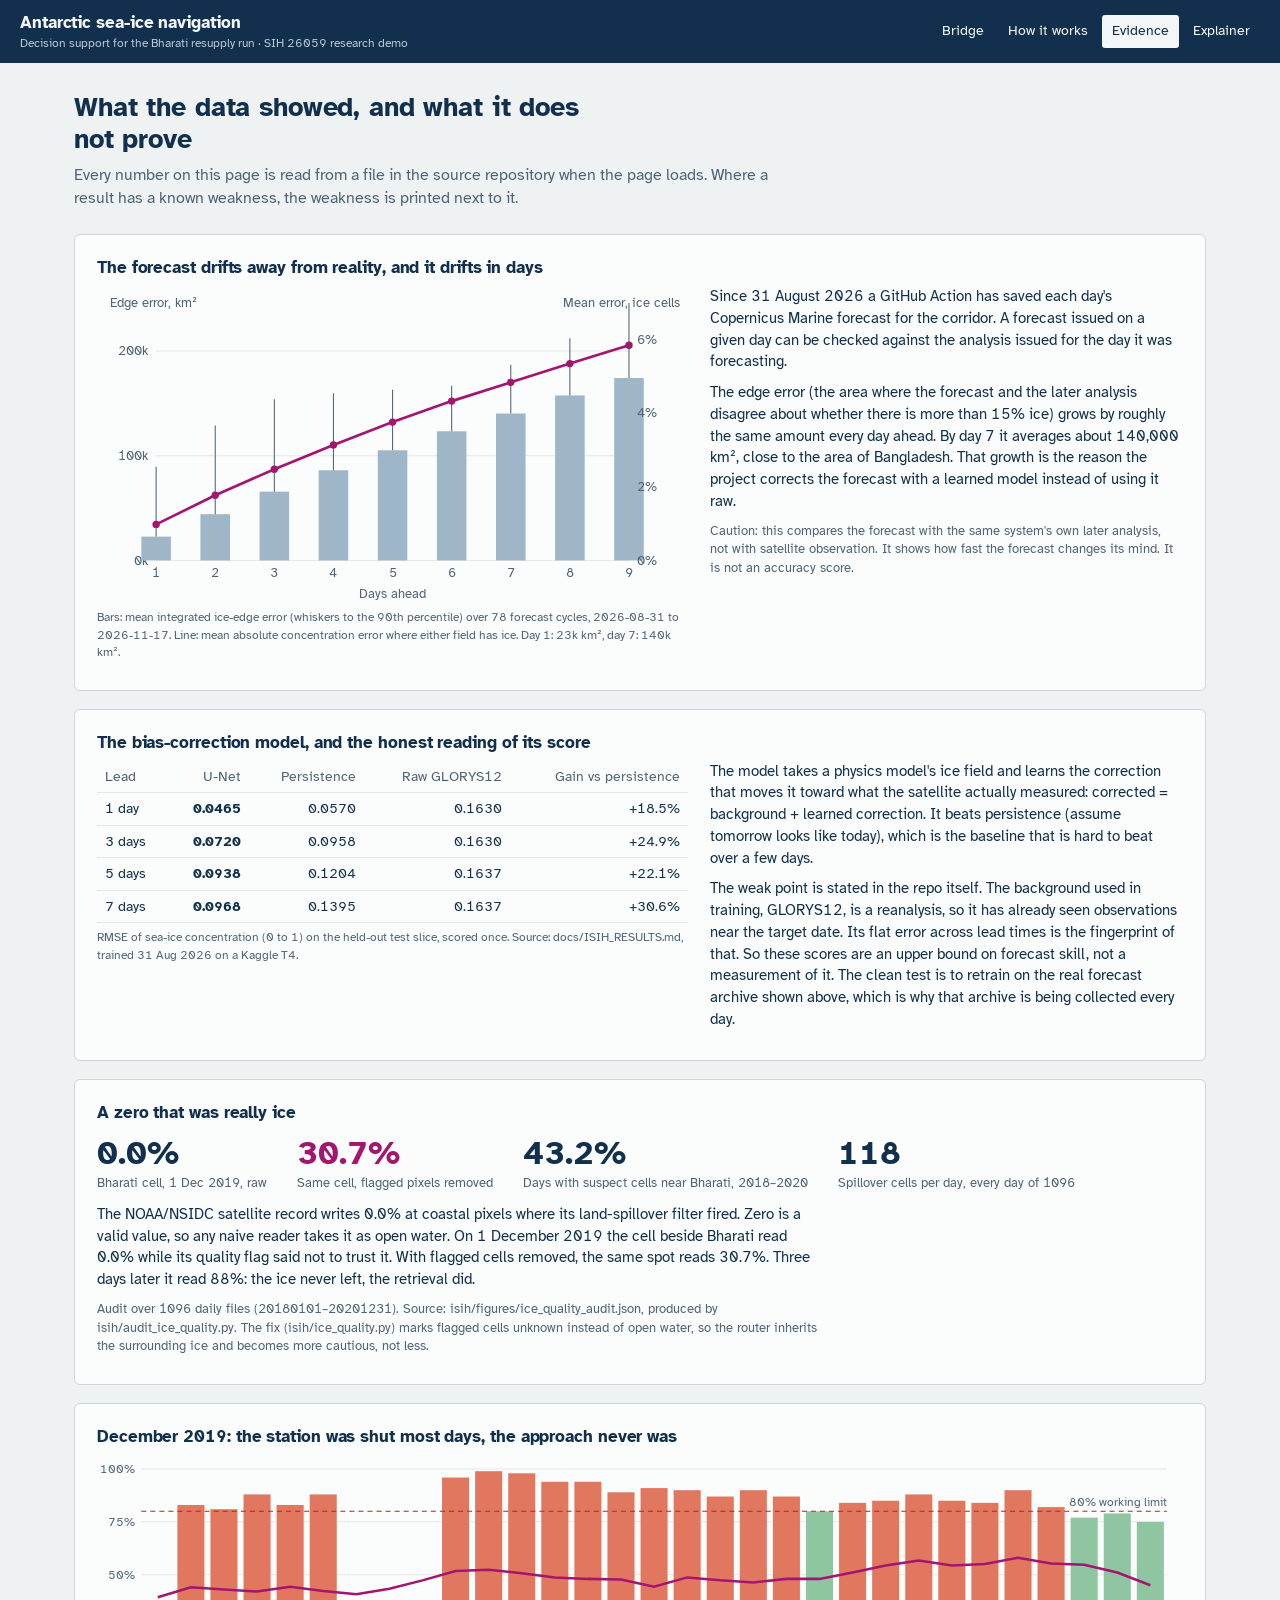
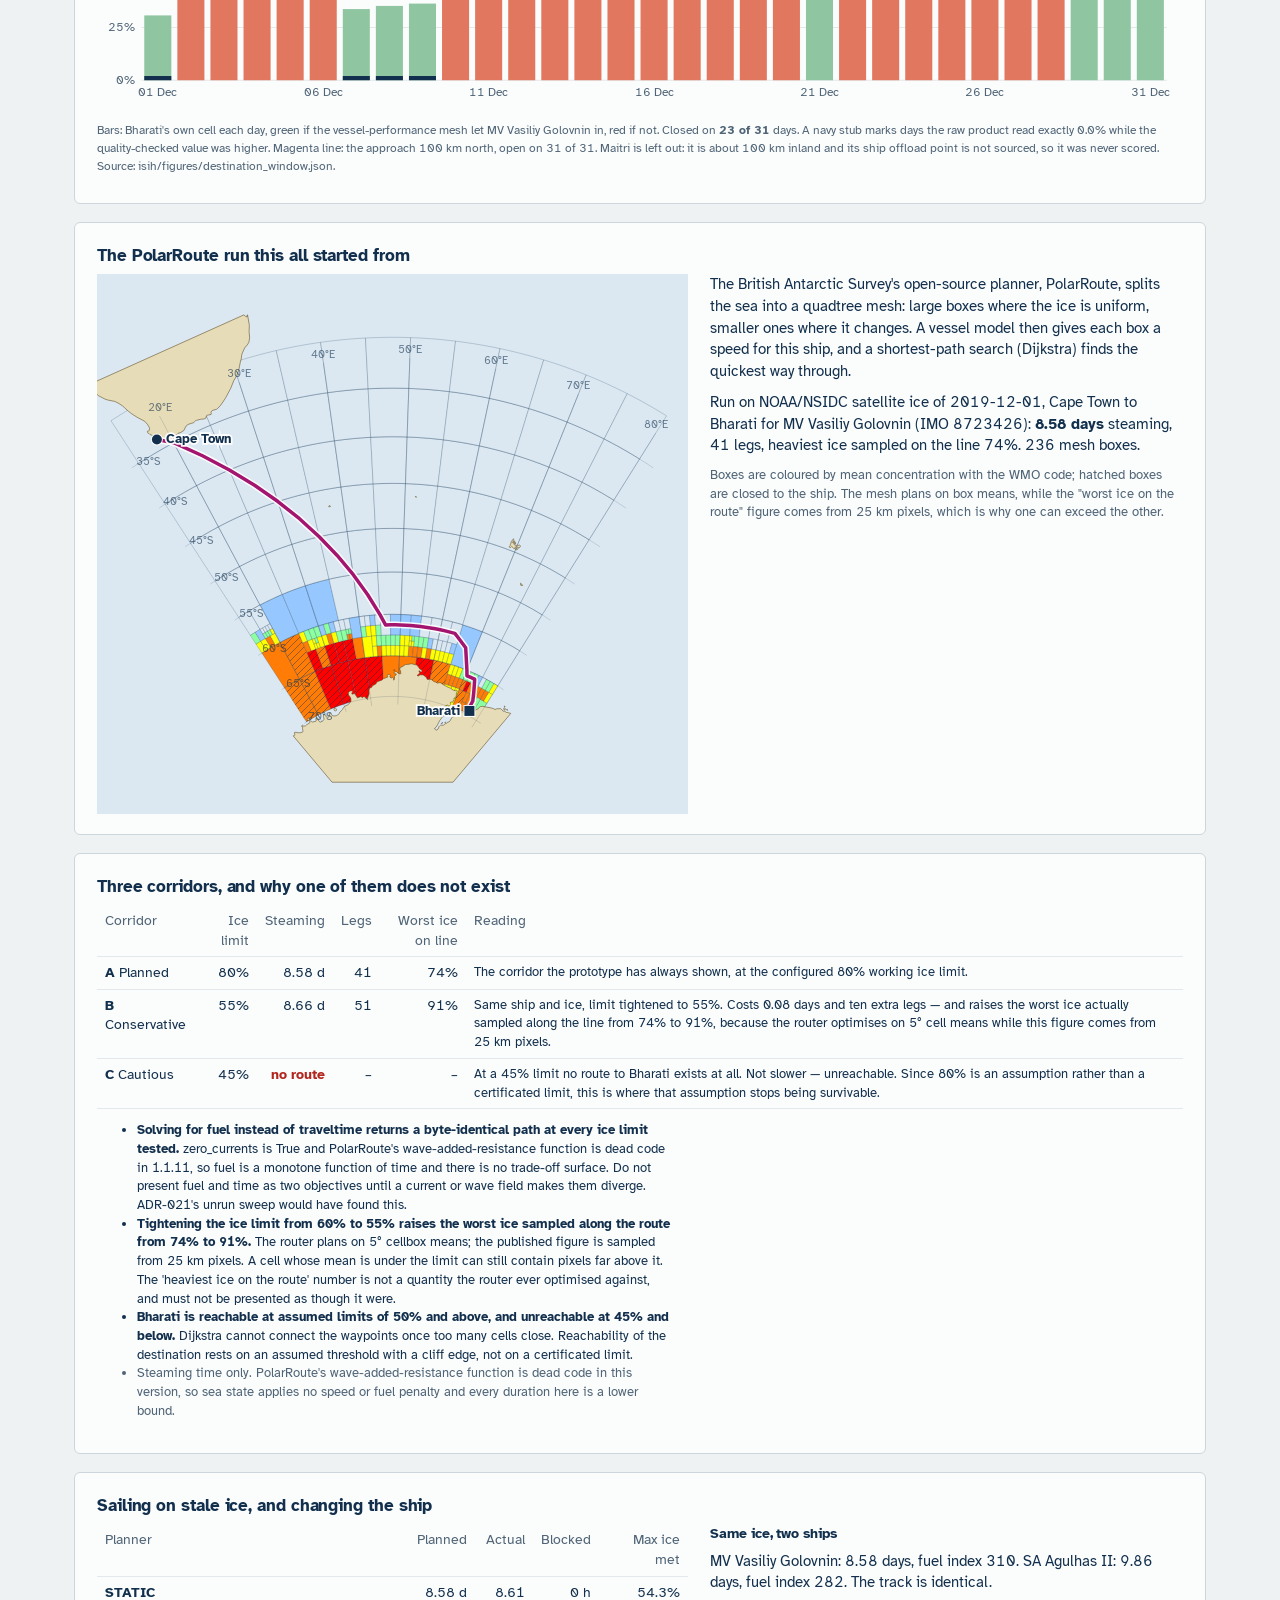
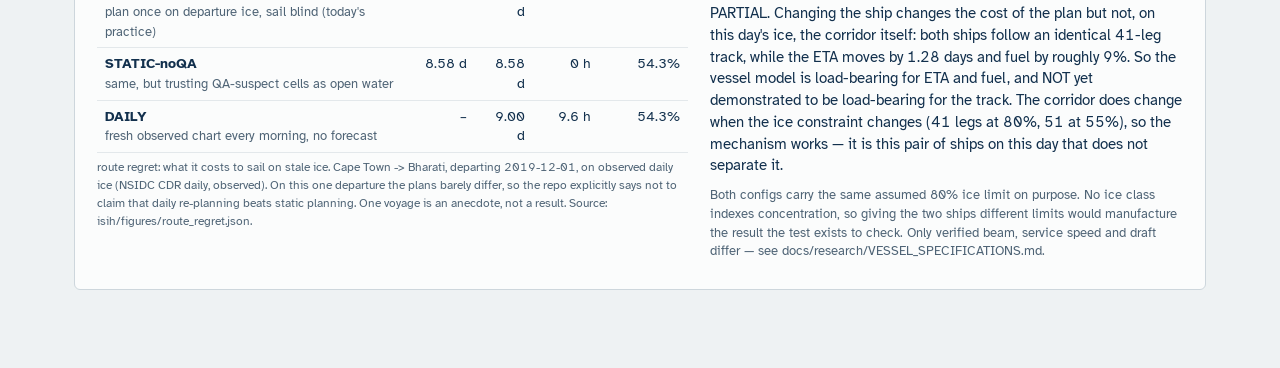
==== evidence.html @ a93c34eb "Research demo site and project study guide" ====
<!doctype html>
<html lang="en">
<head>
<meta charset="utf-8">
<meta name="viewport" content="width=device-width, initial-scale=1">
<title>Evidence · Antarctic sea-ice navigation (SIH 26059)</title>
<link rel="stylesheet" href="assets/css/app.css">
<link rel="icon" href="data:image/svg+xml,%3Csvg xmlns='http://www.w3.org/2000/svg' viewBox='0 0 16 16'%3E%3Crect width='16' height='16' rx='3' fill='%2312304d'/%3E%3Cpath d='M3 11 L8 4 L13 11 Z' fill='%23fff'/%3E%3C/svg%3E">
</head>
<body>
<header class="top">
  <div class="title">
    <h1>Antarctic sea-ice navigation</h1>
    <span>Decision support for the Bharati resupply run · SIH 26059 research demo</span>
  </div>
  <nav aria-label="Pages">
    <a href="index.html">Bridge</a>
    <a href="pipeline.html">How it works</a>
    <a href="evidence.html" aria-current="page">Evidence</a>
    <a href="https://github.com/jiteeshghodke456-del/antarticaprojectMoes/blob/main/docs/PROJECT_EXPLAINER.md">Explainer</a>
  </nav>
</header>

<main class="page">
  <h1>What the data showed, and what it does not prove</h1>
  <p class="lede">Every number on this page is read from a file in the source repository when the page loads. Where a result has a known weakness, the weakness is printed next to it.</p>

  <section class="block">
    <h2>The forecast drifts away from reality, and it drifts in days</h2>
    <div class="two">
      <div>
        <svg class="chart" id="skillChart" viewBox="0 0 560 300" role="img" aria-label="Forecast error by lead time"></svg>
        <p class="figcap" id="skillCap"></p>
      </div>
      <div class="prose">
        <p>Since 31 August 2026 a GitHub Action has saved each day's Copernicus Marine forecast for the corridor. A forecast issued on a given day can be checked against the analysis issued for the day it was forecasting.</p>
        <p>The edge error (the area where the forecast and the later analysis disagree about whether there is more than 15% ice) grows by roughly the same amount every day ahead. By day 7 it averages about 140,000 km², close to the area of Bangladesh. That growth is the reason the project corrects the forecast with a learned model instead of using it raw.</p>
        <p class="small muted">Caution: this compares the forecast with the same system's own later analysis, not with satellite observation. It shows how fast the forecast changes its mind. It is not an accuracy score.</p>
      </div>
    </div>
  </section>

  <section class="block">
    <h2>The bias-correction model, and the honest reading of its score</h2>
    <div class="two">
      <div>
        <table class="data">
          <thead><tr><th>Lead</th><th class="num">U-Net</th><th class="num">Persistence</th><th class="num">Raw GLORYS12</th><th class="num">Gain vs persistence</th></tr></thead>
          <tbody>
            <tr><td>1 day</td><td class="num"><b>0.0465</b></td><td class="num">0.0570</td><td class="num">0.1630</td><td class="num">+18.5%</td></tr>
            <tr><td>3 days</td><td class="num"><b>0.0720</b></td><td class="num">0.0958</td><td class="num">0.1630</td><td class="num">+24.9%</td></tr>
            <tr><td>5 days</td><td class="num"><b>0.0938</b></td><td class="num">0.1204</td><td class="num">0.1637</td><td class="num">+22.1%</td></tr>
            <tr><td>7 days</td><td class="num"><b>0.0968</b></td><td class="num">0.1395</td><td class="num">0.1637</td><td class="num">+30.6%</td></tr>
          </tbody>
        </table>
        <p class="figcap">RMSE of sea-ice concentration (0 to 1) on the held-out test slice, scored once. Source: docs/ISIH_RESULTS.md, trained 31 Aug 2026 on a Kaggle T4.</p>
      </div>
      <div class="prose">
        <p>The model takes a physics model's ice field and learns the correction that moves it toward what the satellite actually measured: corrected = background + learned correction. It beats persistence (assume tomorrow looks like today), which is the baseline that is hard to beat over a few days.</p>
        <p>The weak point is stated in the repo itself. The background used in training, GLORYS12, is a reanalysis, so it has already seen observations near the target date. Its flat error across lead times is the fingerprint of that. So these scores are an upper bound on forecast skill, not a measurement of it. The clean test is to retrain on the real forecast archive shown above, which is why that archive is being collected every day.</p>
      </div>
    </div>
  </section>

  <section class="block">
    <h2>A zero that was really ice</h2>
    <div class="pair" id="qaNums"></div>
    <div class="prose">
      <p>The NOAA/NSIDC satellite record writes 0.0% at coastal pixels where its land-spillover filter fired. Zero is a valid value, so any naive reader takes it as open water. On 1 December 2019 the cell beside Bharati read 0.0% while its quality flag said not to trust it. With flagged cells removed, the same spot reads 30.7%. Three days later it read 88%: the ice never left, the retrieval did.</p>
      <p class="small muted" id="qaAudit"></p>
    </div>
  </section>

  <section class="block">
    <h2>December 2019: the station was shut most days, the approach never was</h2>
    <svg class="chart" id="windowChart" viewBox="0 0 1080 260" role="img" aria-label="Daily ice concentration at Bharati and its approach, December 2019"></svg>
    <p class="figcap" id="windowCap"></p>
  </section>

  <section class="block">
    <h2>The PolarRoute run this all started from</h2>
    <div class="two">
      <div class="figure"><canvas id="meshMap" style="height:540px"></canvas></div>
      <div class="prose">
        <p>The British Antarctic Survey's open-source planner, PolarRoute, splits the sea into a quadtree mesh: large boxes where the ice is uniform, smaller ones where it changes. A vessel model then gives each box a speed for this ship, and a shortest-path search (Dijkstra) finds the quickest way through.</p>
        <p id="routeStats"></p>
        <p class="small muted">Boxes are coloured by mean concentration with the WMO code; hatched boxes are closed to the ship. The mesh plans on box means, while the "worst ice on the route" figure comes from 25 km pixels, which is why one can exceed the other.</p>
      </div>
    </div>
  </section>

  <section class="block">
    <h2>Three corridors, and why one of them does not exist</h2>
    <table class="data" id="altTable"></table>
    <ul class="prose small" id="altFindings" style="margin-top:12px"></ul>
  </section>

  <section class="block">
    <h2>Sailing on stale ice, and changing the ship</h2>
    <div class="two">
      <div>
        <table class="data" id="regretTable"></table>
        <p class="figcap" id="regretCap"></p>
      </div>
      <div class="prose" id="vesselText"></div>
    </div>
  </section>
</main>
<script type="module" src="assets/js/evidence.js"></script>
</body>
</html>
---- assets/css/app.css ----
@font-face { font-family: "Atkinson Hyperlegible"; src: url("../fonts/atkinson-hyperlegible-latin-400-normal.woff2") format("woff2"); font-weight: 400; font-display: swap; }
@font-face { font-family: "Atkinson Hyperlegible"; src: url("../fonts/atkinson-hyperlegible-latin-700-normal.woff2") format("woff2"); font-weight: 700; font-display: swap; }

/* Chart-room palette. The only saturated colours on screen are the WMO ice
   concentration code and the chart-magenta route, so the eye goes to them. */
:root {
  --paper: #eef2f3;        /* chart-room grey */
  --sheet: #fbfcfc;        /* panel surface */
  --ink: #12304d;          /* chart navy */
  --ink-2: #4f6476;        /* secondary text */
  --rule: #cdd6dc;
  --sea: #dbe8f2;          /* chart sea, ice free */
  --land: #e7dcb8;         /* chart land buff */
  --route: #a3156f;        /* chart magenta */
  --pass: #2f7d4f;
  --marginal: #b46a00;
  --fail: #b3261e;
  --unknown: #6b7884;
  --focus: #a3156f;
  --r-sm: 3px;
  --r-md: 6px;
  font-family: "Atkinson Hyperlegible", system-ui, sans-serif;
  font-size: 15px;
  line-height: 1.45;
  color: var(--ink);
  background: var(--paper);
  font-variant-numeric: tabular-nums;
}
* { box-sizing: border-box; }
body { margin: 0; }
a { color: var(--ink); text-underline-offset: 2px; }
a:hover { color: var(--route); }
:focus-visible { outline: 2px solid var(--focus); outline-offset: 2px; }
button, select, input { font: inherit; color: inherit; }
h1, h2, h3 { font-weight: 700; margin: 0; letter-spacing: -0.005em; }
h1 { font-size: 1.15rem; }
h2 { font-size: 1rem; }
h3 { font-size: 0.93rem; }
p { margin: 0 0 0.6em; }
.muted { color: var(--ink-2); }
.small { font-size: 0.86rem; }

/* ---------- top bar ---------- */
.top {
  display: flex; align-items: center; gap: 24px; flex-wrap: wrap;
  padding: 10px 20px; background: var(--ink); color: #f3f6f8;
}
.top a { color: #f3f6f8; }
.top .title { display: flex; flex-direction: column; }
.top .title span { font-size: 0.82rem; color: #b9c8d4; }
.top nav { display: flex; gap: 4px; margin-left: auto; flex-wrap: wrap; }
.top nav a { text-decoration: none; padding: 6px 10px; border-radius: var(--r-sm); font-size: 0.93rem; }
.top nav a[aria-current="page"] { background: #f3f6f8; color: var(--ink); }
.top nav a:hover { background: rgba(255,255,255,0.12); color: #fff; }
.top nav a[aria-current="page"]:hover { background: #f3f6f8; color: var(--ink); }

/* ---------- forecast timeline ---------- */
.timeline {
  display: grid; grid-template-columns: auto 1fr auto; gap: 18px; align-items: center;
  padding: 10px 20px; background: var(--sheet); border-bottom: 1px solid var(--rule);
}
.cycle { display: flex; align-items: center; gap: 6px; }
.cycle label { font-size: 0.86rem; color: var(--ink-2); }
.cycle select { padding: 5px 8px; border: 1px solid var(--rule); border-radius: var(--r-sm); background: #fff; }
.iconbtn { border: 1px solid var(--rule); background: #fff; border-radius: var(--r-sm); width: 30px; height: 30px; cursor: pointer; }
.iconbtn:hover { border-color: var(--ink); }
.leads { display: grid; grid-auto-flow: column; grid-auto-columns: 1fr; gap: 2px; }
.leads button {
  border: 0; background: #e3e9ed; padding: 6px 2px; cursor: pointer; text-align: center;
  font-size: 0.82rem; line-height: 1.15; color: var(--ink-2);
}
.leads button:first-child { border-radius: var(--r-sm) 0 0 var(--r-sm); }
.leads button:last-child { border-radius: 0 var(--r-sm) var(--r-sm) 0; }
.leads button b { display: block; color: var(--ink); font-size: 0.9rem; }
.leads button[aria-pressed="true"] { background: var(--ink); color: #cfdbe4; }
.leads button[aria-pressed="true"] b { color: #fff; }
.leads button.analysis b::after { content: " analysis"; font-weight: 400; font-size: 0.75rem; }
.validtime { text-align: right; font-size: 0.86rem; color: var(--ink-2); }
.validtime b { display: block; color: var(--ink); font-size: 1rem; }

/* ---------- bridge layout ---------- */
.bridge { display: grid; grid-template-columns: minmax(0, 1fr) 400px; height: calc(100vh - 124px); min-height: 560px; }
.chartwrap { position: relative; background: var(--sea); overflow: hidden; }
.chartwrap canvas { position: absolute; inset: 0; width: 100%; height: 100%; }
.chartwrap canvas.overlay { cursor: crosshair; }
.readout {
  position: absolute; left: 12px; top: 12px; background: rgba(251,252,252,0.94); border: 1px solid var(--rule);
  border-radius: var(--r-sm); padding: 6px 9px; font-size: 0.84rem; min-width: 210px; pointer-events: none;
}
.layers {
  position: absolute; right: 12px; top: 12px; background: rgba(251,252,252,0.94); border: 1px solid var(--rule);
  border-radius: var(--r-sm); padding: 8px 10px; font-size: 0.86rem; display: grid; gap: 3px;
}
.layers label { display: flex; gap: 6px; align-items: center; cursor: pointer; }
.legend {
  position: absolute; left: 12px; bottom: 12px; background: rgba(251,252,252,0.94); border: 1px solid var(--rule);
  border-radius: var(--r-sm); padding: 8px 10px; font-size: 0.8rem; max-width: 520px;
}
.legend .scale { display: flex; gap: 0; margin: 5px 0 4px; }
.legend .scale span { flex: 1; padding: 3px 5px; color: #111; white-space: nowrap; }
.legend .keys { display: flex; gap: 14px; flex-wrap: wrap; color: var(--ink-2); }
.swatch-line { display: inline-block; width: 22px; height: 0; border-top: 3px solid var(--route); vertical-align: middle; margin-right: 5px; }
.swatch-line.dash { border-top-style: dashed; border-top-color: #12304d; }
.swatch-line.ref { border-top: 2px dotted #12304d; }

/* ---------- decision rail ---------- */
.rail { background: var(--sheet); border-left: 1px solid var(--rule); overflow-y: auto; }
.rail section { padding: 14px 18px; border-bottom: 1px solid var(--rule); }
.rail section > h2 { margin-bottom: 8px; display: flex; justify-content: space-between; align-items: baseline; gap: 8px; }
.rail section > h2 small { font-weight: 400; font-size: 0.8rem; color: var(--ink-2); }
.field { display: grid; grid-template-columns: 120px 1fr; gap: 6px 10px; align-items: center; margin-bottom: 6px; font-size: 0.9rem; }
.field > span { color: var(--ink-2); }
.field select, .field input[type="number"] { padding: 4px 6px; border: 1px solid var(--rule); border-radius: var(--r-sm); background: #fff; width: 100%; }
.seg { display: inline-flex; border: 1px solid var(--rule); border-radius: var(--r-sm); overflow: hidden; }
.seg button { border: 0; background: #fff; padding: 4px 10px; cursor: pointer; font-size: 0.88rem; }
.seg button + button { border-left: 1px solid var(--rule); }
.seg button[aria-pressed="true"] { background: var(--ink); color: #fff; }
.rangeval { display: flex; gap: 8px; align-items: center; }
.rangeval input { flex: 1; accent-color: var(--route); }
.btn { border: 1px solid var(--ink); background: #fff; border-radius: var(--r-sm); padding: 5px 10px; cursor: pointer; font-size: 0.88rem; }
.btn:hover { background: var(--ink); color: #fff; }
.btn[aria-pressed="true"] { background: var(--route); border-color: var(--route); color: #fff; }

.compare { width: 100%; border-collapse: collapse; font-size: 0.88rem; margin-top: 4px; }
.compare th, .compare td { text-align: left; padding: 5px 4px; border-bottom: 1px solid #e3e8eb; vertical-align: top; }
.compare th { font-weight: 400; color: var(--ink-2); }
.compare td.num { text-align: right; white-space: nowrap; }
.compare tr.primary td:first-child::before { content: ""; display: inline-block; width: 16px; border-top: 3px solid var(--route); vertical-align: middle; margin-right: 6px; }
.compare tr.static td:first-child::before { content: ""; display: inline-block; width: 16px; border-top: 3px dashed var(--ink); vertical-align: middle; margin-right: 6px; }

.callout { border-left: 3px solid var(--route); background: #f6eef3; padding: 8px 10px; font-size: 0.9rem; margin-top: 10px; border-radius: 0 var(--r-sm) var(--r-sm) 0; }
.callout.warn { border-color: var(--fail); background: #f9eceb; }

.health { display: flex; align-items: baseline; gap: 10px; margin-bottom: 8px; }
.health .state { font-size: 1.25rem; font-weight: 700; }
.state-VALID { color: var(--pass); }
.state-DEGRADED { color: var(--marginal); }
.state-CRITICAL, .state-INVALID { color: var(--fail); }
.gates { list-style: none; margin: 0; padding: 0; counter-reset: g; }
.gates li { display: grid; grid-template-columns: 22px 104px 1fr; gap: 4px 8px; padding: 6px 0; border-top: 1px solid #e8ecef; font-size: 0.88rem; align-items: start; }
.gates li::before { counter-increment: g; content: counter(g); color: var(--ink-2); }
.gates .gname { font-weight: 700; text-transform: capitalize; }
.gates .reason { grid-column: 2 / 4; color: var(--ink-2); font-size: 0.84rem; }
.pill { display: inline-block; font-size: 0.78rem; font-weight: 700; padding: 1px 7px; border-radius: 10px; color: #fff; justify-self: start; }
.pill.PASS { background: var(--pass); } .pill.MARGINAL { background: var(--marginal); }
.pill.FAIL { background: var(--fail); } .pill.UNKNOWN { background: var(--unknown); }

.strip { display: flex; height: 16px; border-radius: var(--r-sm); overflow: hidden; margin: 6px 0 4px; border: 1px solid var(--rule); }
.strip span { flex: 1; }
.st-stable-normal { background: #8fc6a1; } .st-flips { background: #f0c35a; } .st-stable-nonnormal { background: #e2775f; }
.bergs { list-style: none; padding: 0; margin: 0; font-size: 0.88rem; }
.bergs li { display: flex; justify-content: space-between; padding: 4px 0; border-top: 1px solid #e8ecef; }
.bergs li.near { color: var(--fail); font-weight: 700; }
svg.spark { width: 100%; height: 120px; display: block; }

/* ---------- document pages ---------- */
.page { max-width: 1180px; margin: 0 auto; padding: 28px 24px 60px; }
.page h1 { font-size: 1.8rem; line-height: 1.2; margin-bottom: 8px; max-width: 30ch; }
.lede { font-size: 1.07rem; max-width: 70ch; color: var(--ink-2); margin-bottom: 24px; }
.block { background: var(--sheet); border: 1px solid var(--rule); border-radius: var(--r-md); padding: 20px 22px; margin-bottom: 18px; }
.block h2 { font-size: 1.15rem; margin-bottom: 6px; }
.block .prose { max-width: 72ch; }
.two { display: grid; grid-template-columns: minmax(0, 1.25fr) minmax(0, 1fr); gap: 22px; align-items: start; }
.figure { background: var(--sea); border-radius: var(--r-sm); position: relative; }
.figure canvas { width: 100%; display: block; }
.figcap { font-size: 0.82rem; color: var(--ink-2); margin-top: 6px; }
table.data { border-collapse: collapse; width: 100%; font-size: 0.9rem; }
table.data th, table.data td { padding: 6px 8px; border-bottom: 1px solid #e3e8eb; text-align: left; vertical-align: top; }
table.data th { color: var(--ink-2); font-weight: 400; }
table.data td.num, table.data th.num { text-align: right; }
.bignum { font-size: 2.2rem; font-weight: 700; line-height: 1; }
.pair { display: flex; gap: 30px; flex-wrap: wrap; margin: 12px 0; }
.pair div span { display: block; font-size: 0.84rem; color: var(--ink-2); margin-top: 4px; }
svg.chart { width: 100%; height: auto; display: block; }
svg.chart text { font-family: inherit; font-size: 12px; fill: var(--ink-2); }

/* pipeline */
.flow { display: grid; grid-template-columns: repeat(4, minmax(0, 1fr)); gap: 12px; counter-reset: s; }
.flow button {
  text-align: left; background: var(--sheet); border: 1px solid var(--rule); border-radius: var(--r-md);
  padding: 12px 14px; cursor: pointer; position: relative; min-height: 104px;
}
.flow button::before { counter-increment: s; content: counter(s); font-weight: 700; color: var(--route); display: block; font-size: 0.85rem; }
.flow button b { display: block; margin: 2px 0 4px; }
.flow button span { font-size: 0.84rem; color: var(--ink-2); }
.flow button[aria-pressed="true"] { border-color: var(--route); box-shadow: inset 0 0 0 1px var(--route); }
.flow button .tag { position: absolute; right: 10px; top: 10px; font-size: 0.72rem; border-radius: 9px; padding: 1px 6px; }
.tag.live { background: #dcefe3; color: #1e5a37; } .tag.pre { background: #e7ecf0; color: #3c4f60; } .tag.off { background: #f6e4e2; color: #8a2a22; }
.detail { margin-top: 16px; }
.detail dl { display: grid; grid-template-columns: 150px 1fr; gap: 8px 16px; margin: 10px 0 0; max-width: 980px; }
.detail dt { color: var(--ink-2); }
.detail dd { margin: 0; }
.detail code, .page code { font-size: 0.86em; background: #e7ecef; padding: 1px 4px; border-radius: 3px; }

@media (max-width: 980px) {
  .bridge { grid-template-columns: 1fr; height: auto; }
  .chartwrap { height: 70vh; }
  .rail { border-left: 0; }
  .timeline { grid-template-columns: 1fr; }
  .validtime { text-align: left; }
  .two { grid-template-columns: 1fr; }
  .flow { grid-template-columns: 1fr 1fr; }
}
@media (prefers-reduced-motion: reduce) { * { transition: none !important; animation: none !important; } }
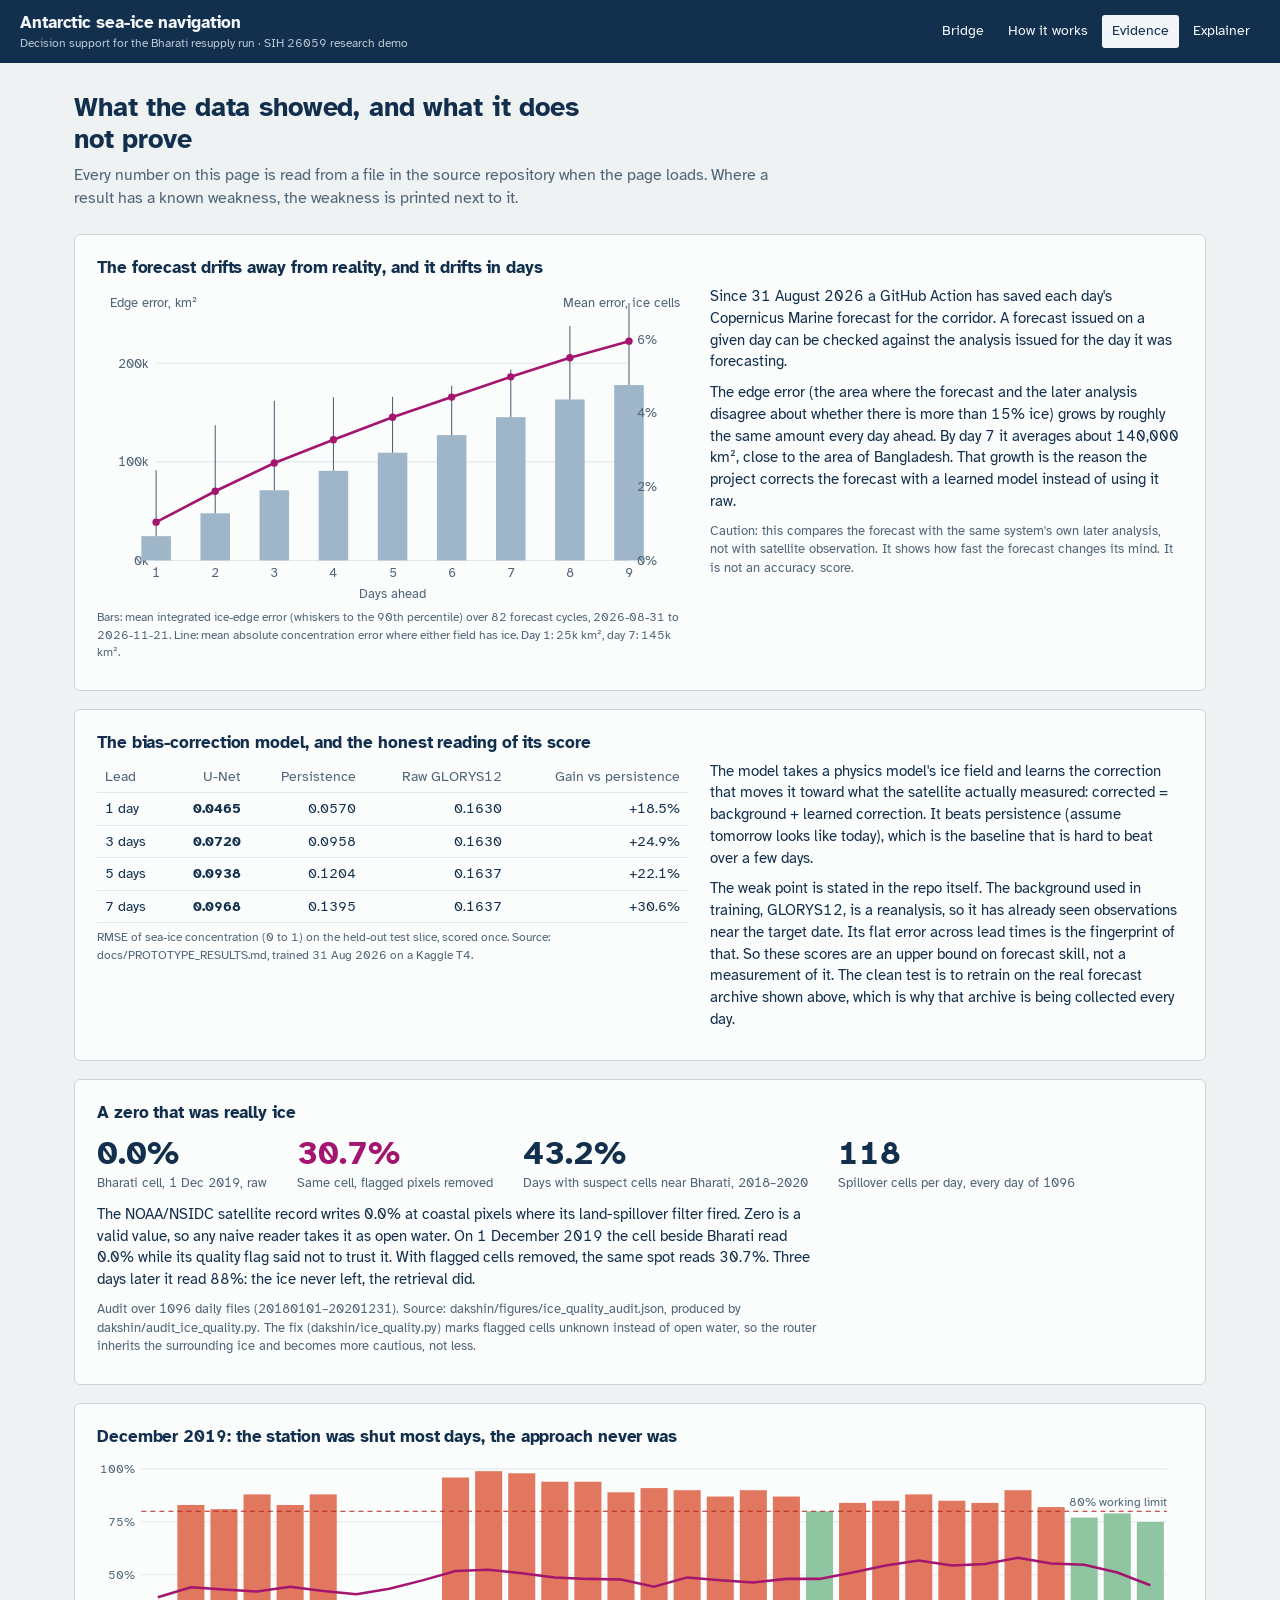
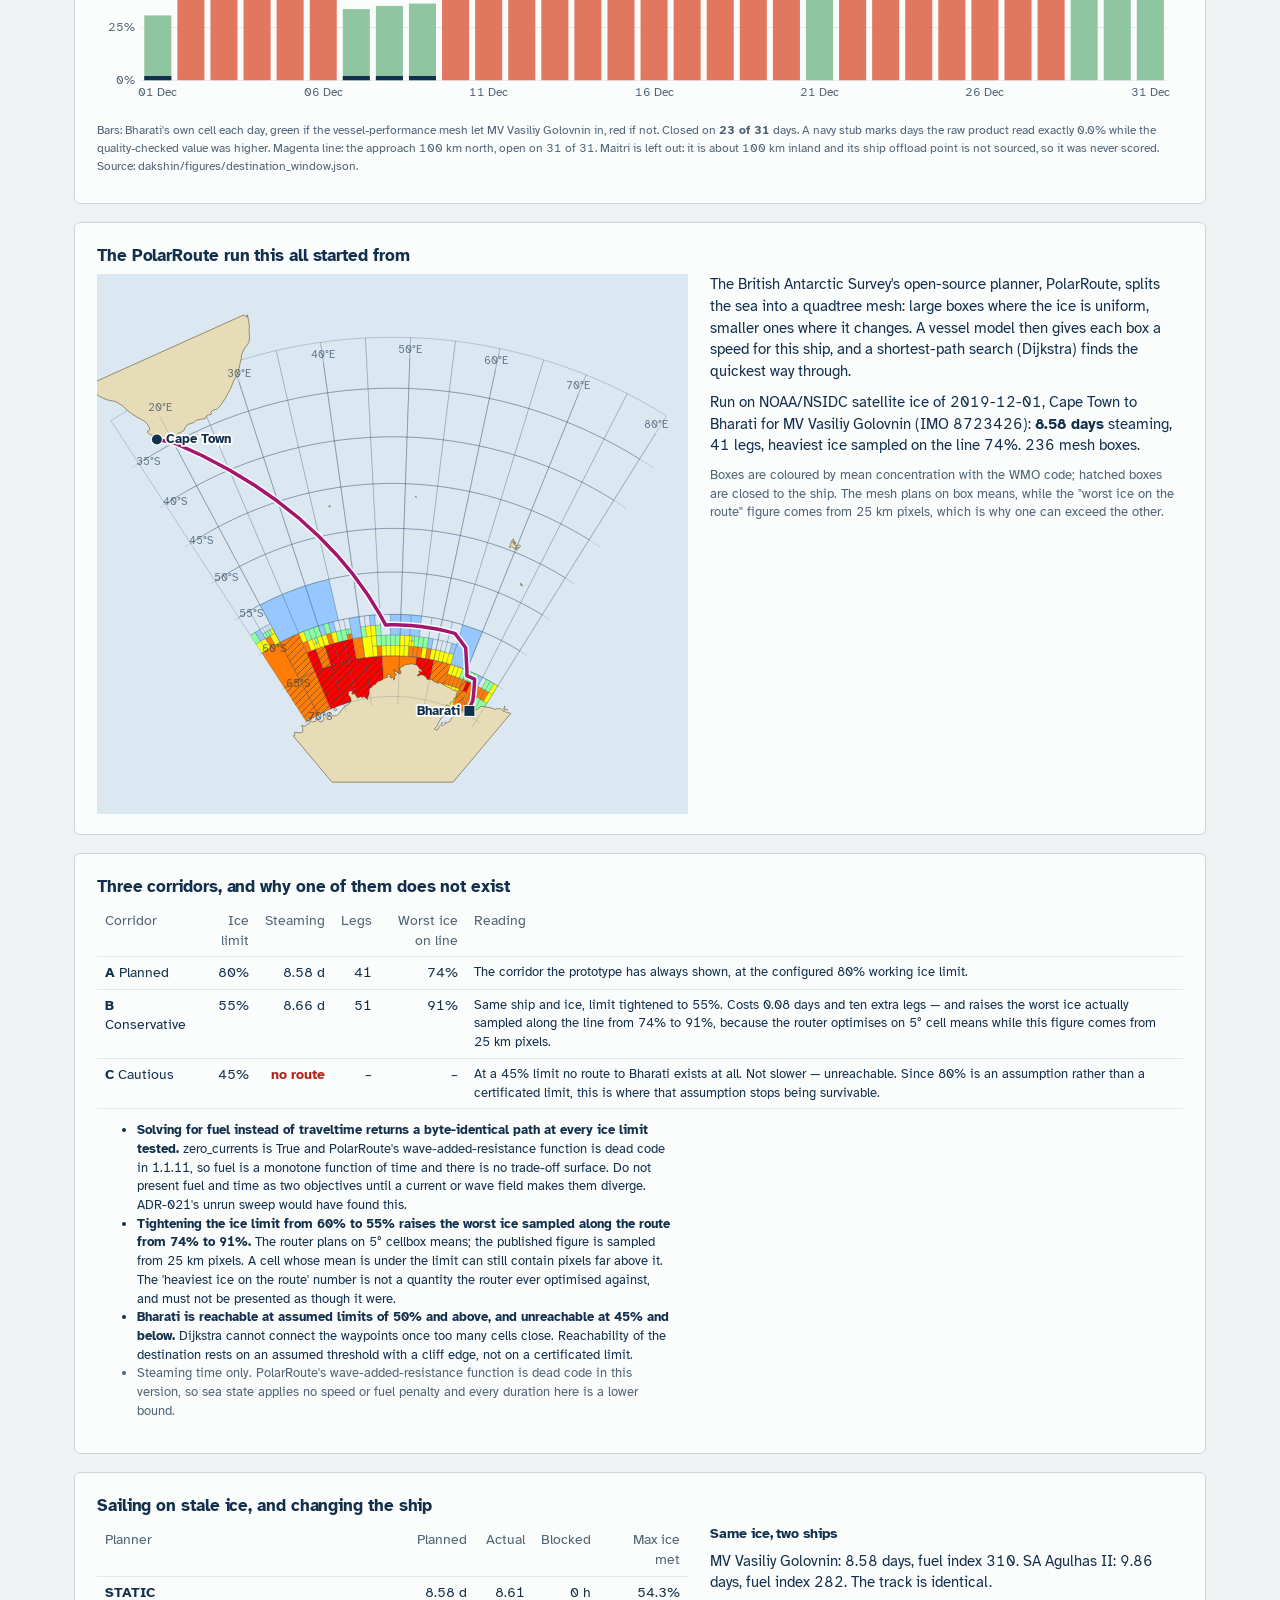
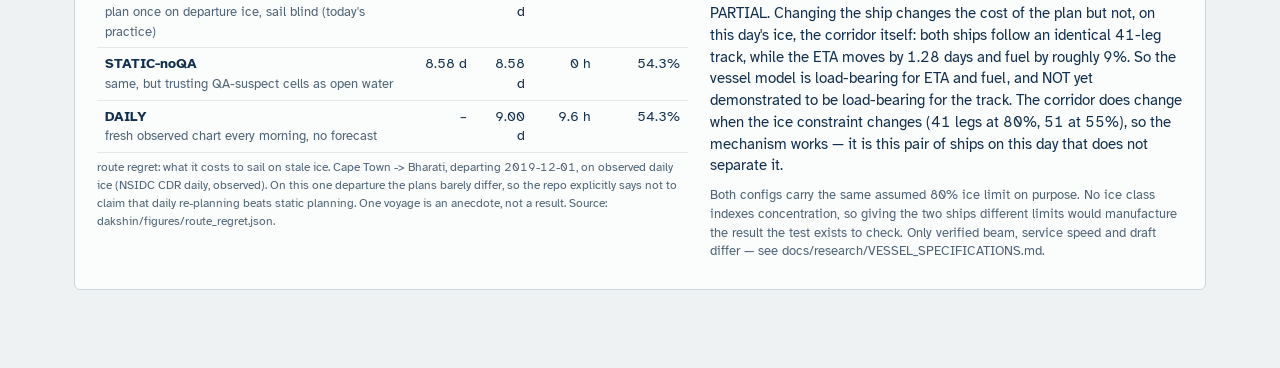
==== commit 37f58f94: "Follow the source repo's isih/ -> dakshin/ rename in display references Code links on the pipeline p" ====
--- a/evidence.html
+++ b/evidence.html
@@ -53,7 +53,7 @@
             <tr><td>7 days</td><td class="num"><b>0.0968</b></td><td class="num">0.1395</td><td class="num">0.1637</td><td class="num">+30.6%</td></tr>
           </tbody>
         </table>
-        <p class="figcap">RMSE of sea-ice concentration (0 to 1) on the held-out test slice, scored once. Source: docs/ISIH_RESULTS.md, trained 31 Aug 2026 on a Kaggle T4.</p>
+        <p class="figcap">RMSE of sea-ice concentration (0 to 1) on the held-out test slice, scored once. Source: docs/PROTOTYPE_RESULTS.md, trained 31 Aug 2026 on a Kaggle T4.</p>
       </div>
       <div class="prose">
         <p>The model takes a physics model's ice field and learns the correction that moves it toward what the satellite actually measured: corrected = background + learned correction. It beats persistence (assume tomorrow looks like today), which is the baseline that is hard to beat over a few days.</p>
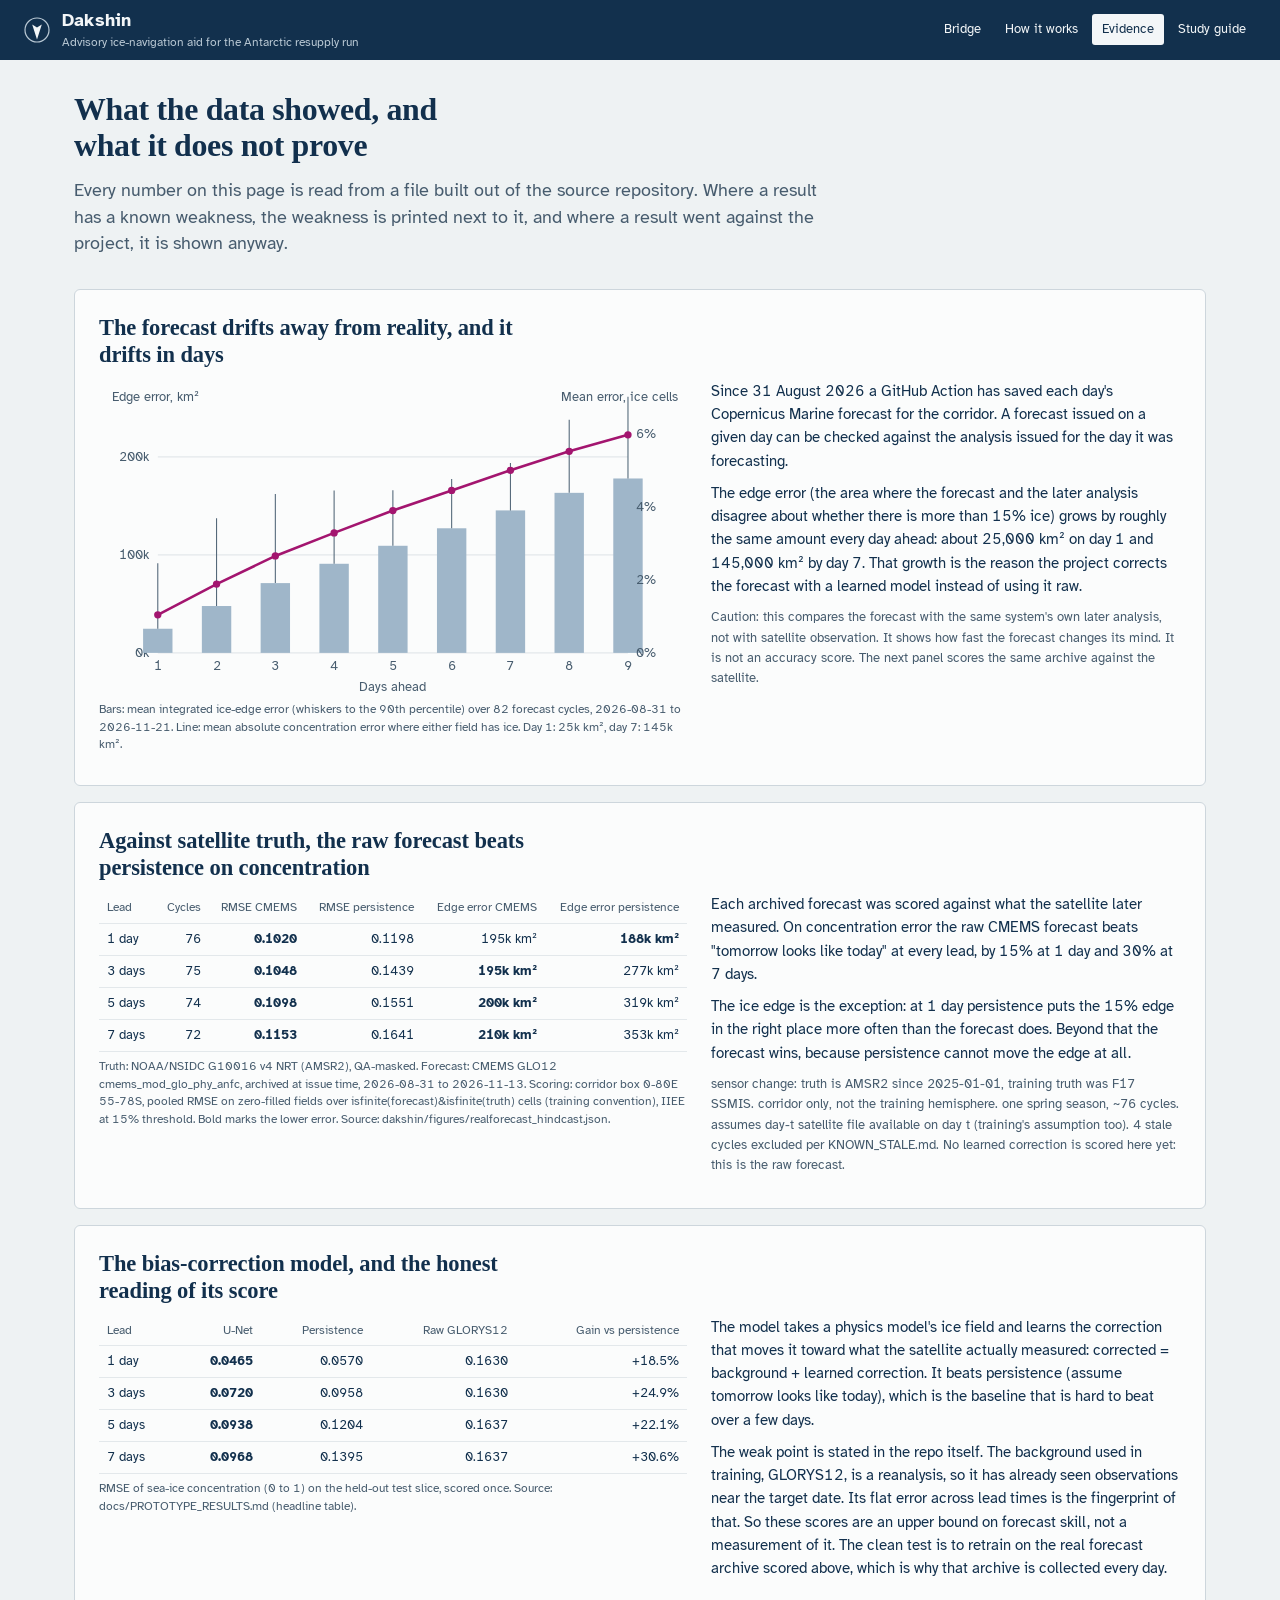
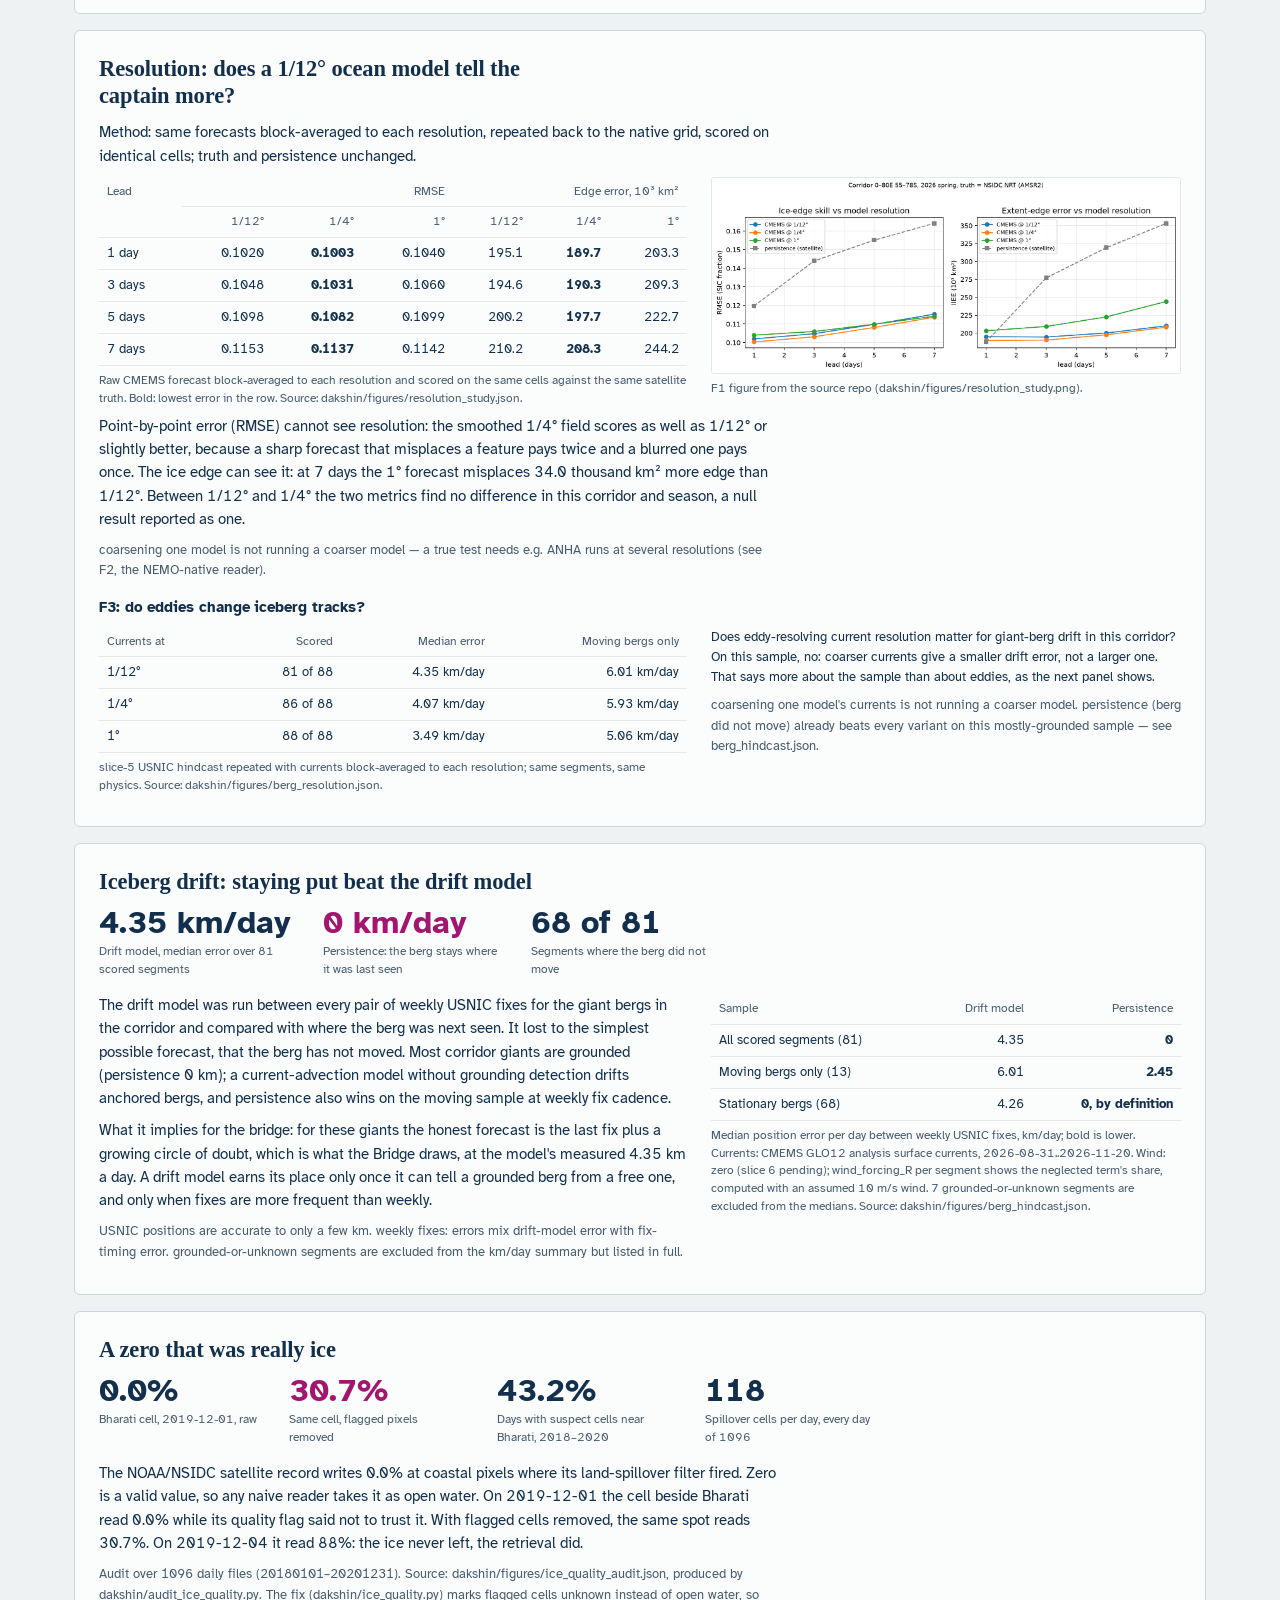
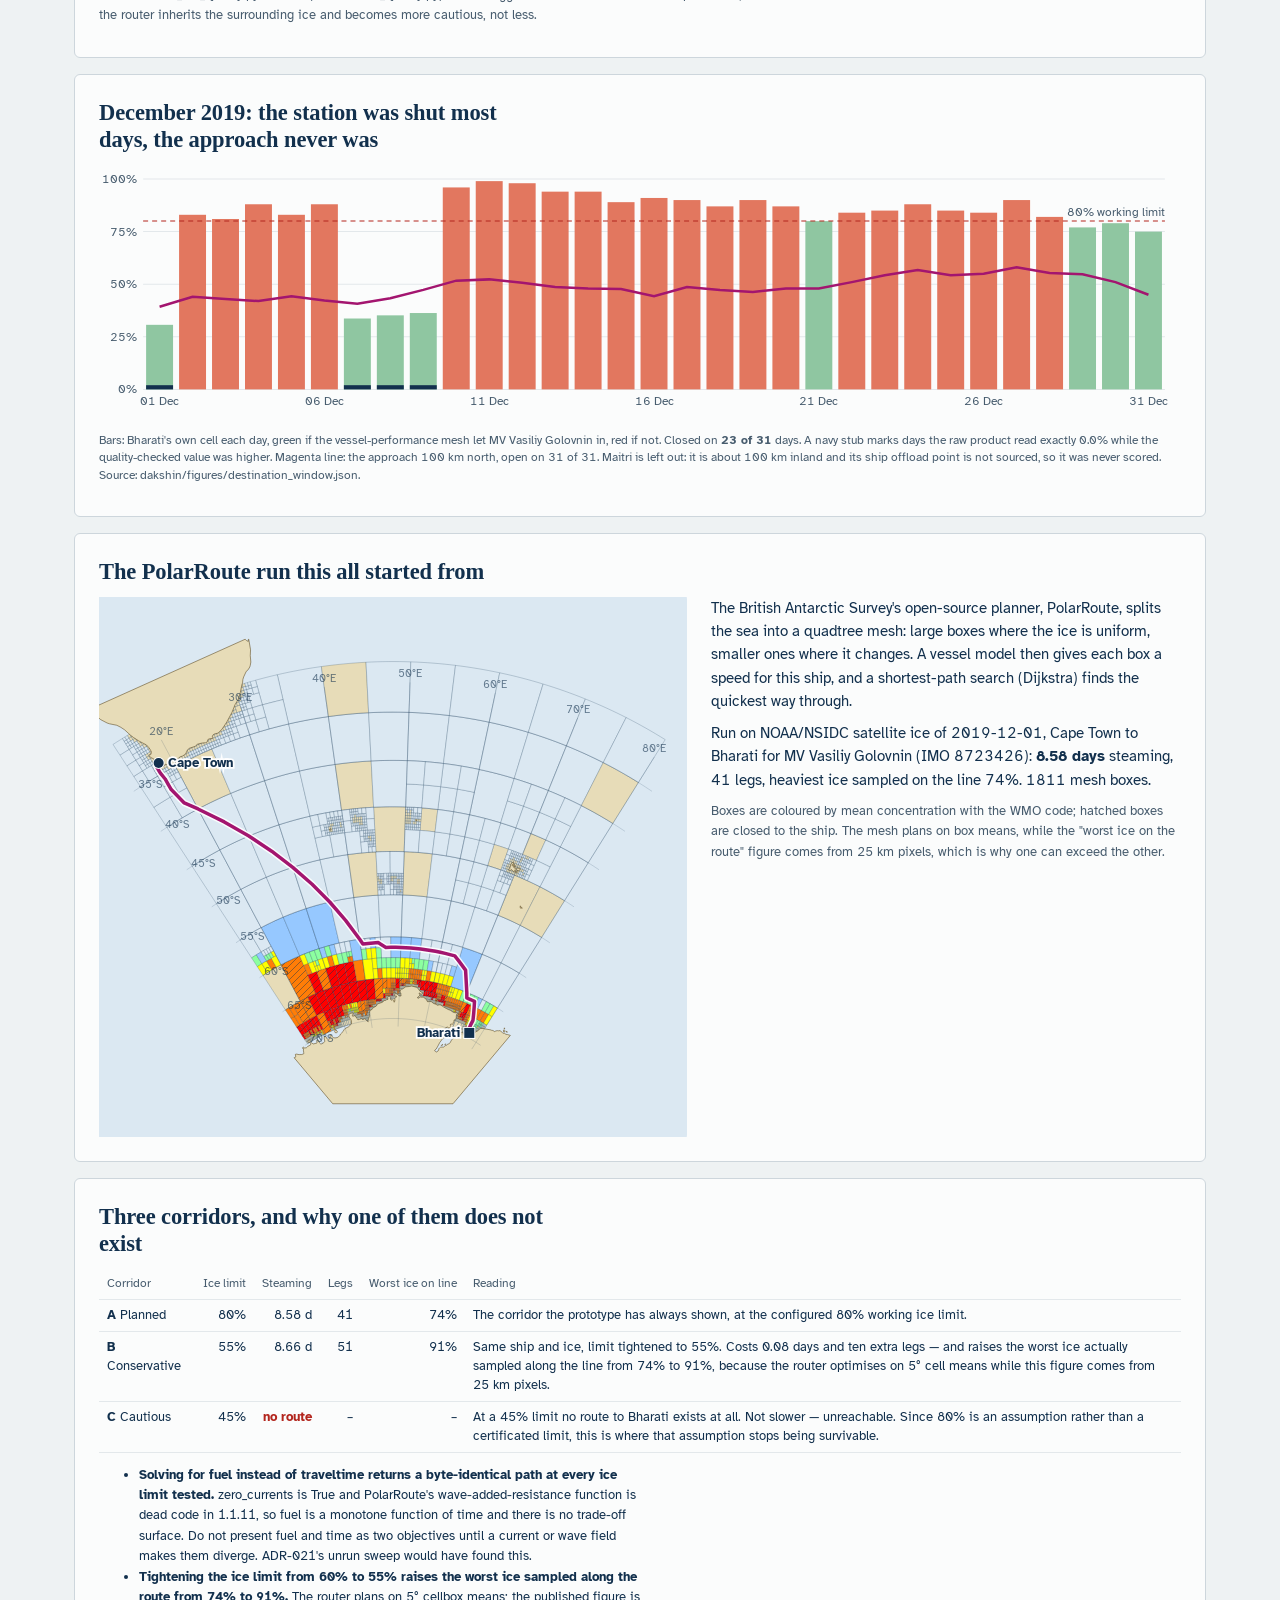
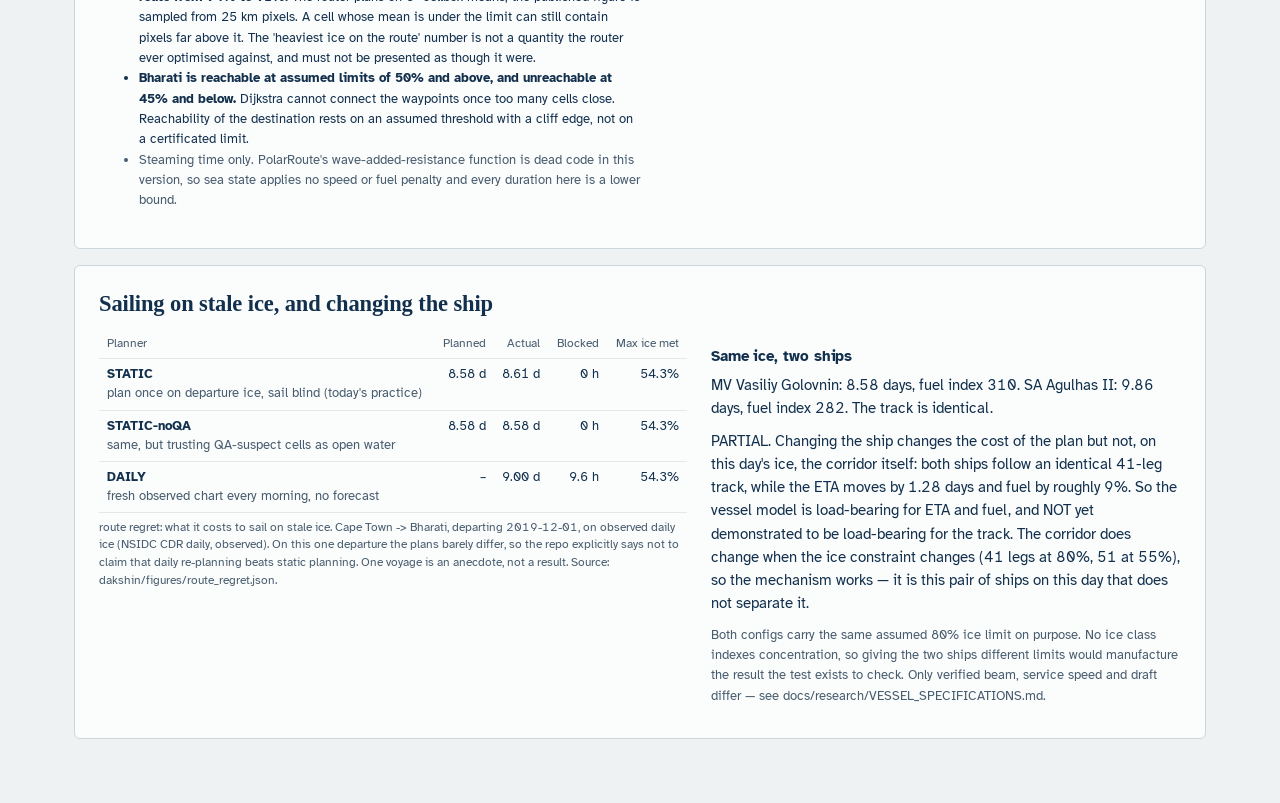
==== commit 65998a91: "Evidence and pipeline: real-forecast skill, resolution, berg hindcast, data sources Evidence gains t" ====
--- a/evidence.html
+++ b/evidence.html
@@ -3,27 +3,27 @@
 <head>
 <meta charset="utf-8">
 <meta name="viewport" content="width=device-width, initial-scale=1">
-<title>Evidence · Antarctic sea-ice navigation (SIH 26059)</title>
+<title>Evidence · Dakshin</title>
 <link rel="stylesheet" href="assets/css/app.css">
-<link rel="icon" href="data:image/svg+xml,%3Csvg xmlns='http://www.w3.org/2000/svg' viewBox='0 0 16 16'%3E%3Crect width='16' height='16' rx='3' fill='%2312304d'/%3E%3Cpath d='M3 11 L8 4 L13 11 Z' fill='%23fff'/%3E%3C/svg%3E">
+<link rel="icon" href="data:image/svg+xml,%3Csvg xmlns='http://www.w3.org/2000/svg' viewBox='0 0 16 16'%3E%3Crect width='16' height='16' rx='3' fill='%2312304d'/%3E%3Cpath d='M8 14 L4 3 L8 5.5 L12 3 Z' fill='%23fff'/%3E%3C/svg%3E">
 </head>
 <body>
 <header class="top">
-  <div class="title">
-    <h1>Antarctic sea-ice navigation</h1>
-    <span>Decision support for the Bharati resupply run · SIH 26059 research demo</span>
-  </div>
+  <a class="brand" href="index.html">
+    <svg width="26" height="26" viewBox="0 0 26 26" aria-hidden="true"><circle cx="13" cy="13" r="12" fill="none" stroke="#b9c8d4" stroke-width="1.2"/><path d="M13 22.5 L8.2 7.5 L13 10.6 L17.8 7.5 Z" fill="#f3f6f8"/></svg>
+    <span><span class="brand-name">Dakshin</span><span class="brand-sub">Advisory ice-navigation aid for the Antarctic resupply run</span></span>
+  </a>
   <nav aria-label="Pages">
     <a href="index.html">Bridge</a>
     <a href="pipeline.html">How it works</a>
     <a href="evidence.html" aria-current="page">Evidence</a>
-    <a href="https://github.com/jiteeshghodke456-del/antarticaprojectMoes/blob/main/docs/PROJECT_EXPLAINER.md">Explainer</a>
+    <a href="https://github.com/jiteeshghodke456-del/antarticaprojectMoes/blob/main/docs/PROJECT_EXPLAINER.md">Study guide</a>
   </nav>
 </header>
 
 <main class="page">
   <h1>What the data showed, and what it does not prove</h1>
-  <p class="lede">Every number on this page is read from a file in the source repository when the page loads. Where a result has a known weakness, the weakness is printed next to it.</p>
+  <p class="lede">Every number on this page is read from a file built out of the source repository. Where a result has a known weakness, the weakness is printed next to it, and where a result went against the project, it is shown anyway.</p>
 
   <section class="block">
     <h2>The forecast drifts away from reality, and it drifts in days</h2>
@@ -34,9 +34,20 @@
       </div>
       <div class="prose">
         <p>Since 31 August 2026 a GitHub Action has saved each day's Copernicus Marine forecast for the corridor. A forecast issued on a given day can be checked against the analysis issued for the day it was forecasting.</p>
-        <p>The edge error (the area where the forecast and the later analysis disagree about whether there is more than 15% ice) grows by roughly the same amount every day ahead. By day 7 it averages about 140,000 km², close to the area of Bangladesh. That growth is the reason the project corrects the forecast with a learned model instead of using it raw.</p>
-        <p class="small muted">Caution: this compares the forecast with the same system's own later analysis, not with satellite observation. It shows how fast the forecast changes its mind. It is not an accuracy score.</p>
+        <p id="driftText"></p>
+        <p class="small muted">Caution: this compares the forecast with the same system's own later analysis, not with satellite observation. It shows how fast the forecast changes its mind. It is not an accuracy score. The next panel scores the same archive against the satellite.</p>
       </div>
+    </div>
+  </section>
+
+  <section class="block">
+    <h2>Against satellite truth, the raw forecast beats persistence on concentration</h2>
+    <div class="two">
+      <div>
+        <div class="tablewrap"><table class="data" id="truthTable"></table></div>
+        <p class="figcap" id="truthCap"></p>
+      </div>
+      <div class="prose" id="truthText"></div>
     </div>
   </section>
 
@@ -44,21 +55,43 @@
     <h2>The bias-correction model, and the honest reading of its score</h2>
     <div class="two">
       <div>
-        <table class="data">
-          <thead><tr><th>Lead</th><th class="num">U-Net</th><th class="num">Persistence</th><th class="num">Raw GLORYS12</th><th class="num">Gain vs persistence</th></tr></thead>
-          <tbody>
-            <tr><td>1 day</td><td class="num"><b>0.0465</b></td><td class="num">0.0570</td><td class="num">0.1630</td><td class="num">+18.5%</td></tr>
-            <tr><td>3 days</td><td class="num"><b>0.0720</b></td><td class="num">0.0958</td><td class="num">0.1630</td><td class="num">+24.9%</td></tr>
-            <tr><td>5 days</td><td class="num"><b>0.0938</b></td><td class="num">0.1204</td><td class="num">0.1637</td><td class="num">+22.1%</td></tr>
-            <tr><td>7 days</td><td class="num"><b>0.0968</b></td><td class="num">0.1395</td><td class="num">0.1637</td><td class="num">+30.6%</td></tr>
-          </tbody>
-        </table>
-        <p class="figcap">RMSE of sea-ice concentration (0 to 1) on the held-out test slice, scored once. Source: docs/PROTOTYPE_RESULTS.md, trained 31 Aug 2026 on a Kaggle T4.</p>
+        <div class="tablewrap"><table class="data" id="unetTable"></table></div>
+        <p class="figcap" id="unetCap"></p>
       </div>
       <div class="prose">
         <p>The model takes a physics model's ice field and learns the correction that moves it toward what the satellite actually measured: corrected = background + learned correction. It beats persistence (assume tomorrow looks like today), which is the baseline that is hard to beat over a few days.</p>
-        <p>The weak point is stated in the repo itself. The background used in training, GLORYS12, is a reanalysis, so it has already seen observations near the target date. Its flat error across lead times is the fingerprint of that. So these scores are an upper bound on forecast skill, not a measurement of it. The clean test is to retrain on the real forecast archive shown above, which is why that archive is being collected every day.</p>
+        <p>The weak point is stated in the repo itself. The background used in training, GLORYS12, is a reanalysis, so it has already seen observations near the target date. Its flat error across lead times is the fingerprint of that. So these scores are an upper bound on forecast skill, not a measurement of it. The clean test is to retrain on the real forecast archive scored above, which is why that archive is collected every day.</p>
       </div>
+    </div>
+  </section>
+
+  <section class="block" id="resolution">
+    <h2>Resolution: does a 1/12° ocean model tell the captain more?</h2>
+    <p class="prose" id="resQuestion"></p>
+    <div class="two">
+      <div>
+        <div class="tablewrap"><table class="data" id="resTable"></table></div>
+        <p class="figcap" id="resCap"></p>
+      </div>
+      <div>
+        <img class="figimg" src="assets/img/resolution_study.png" width="1484" height="619" alt="Two line charts by lead time, 1 to 7 days. Left: RMSE of the CMEMS forecast at 1/12, 1/4 and 1 degree, all well below persistence. Right: ice-edge error, where the 1 degree forecast is clearly worse than 1/12 and 1/4, which are close together.">
+        <p class="figcap">F1 figure from the source repo (dakshin/figures/resolution_study.png).</p>
+      </div>
+    </div>
+    <div class="prose" id="resText"></div>
+    <h3>F3: do eddies change iceberg tracks?</h3>
+    <div class="two">
+      <div><div class="tablewrap"><table class="data" id="bergResTable"></table></div><p class="figcap" id="bergResCap"></p></div>
+      <div class="prose small" id="bergResText"></div>
+    </div>
+  </section>
+
+  <section class="block" id="bergs">
+    <h2>Iceberg drift: staying put beat the drift model</h2>
+    <div class="pair" id="bergNums"></div>
+    <div class="two">
+      <div class="prose" id="bergText"></div>
+      <div><div class="tablewrap"><table class="data" id="bergTable"></table></div><p class="figcap" id="bergCap"></p></div>
     </div>
   </section>
 
@@ -66,7 +99,7 @@
     <h2>A zero that was really ice</h2>
     <div class="pair" id="qaNums"></div>
     <div class="prose">
-      <p>The NOAA/NSIDC satellite record writes 0.0% at coastal pixels where its land-spillover filter fired. Zero is a valid value, so any naive reader takes it as open water. On 1 December 2019 the cell beside Bharati read 0.0% while its quality flag said not to trust it. With flagged cells removed, the same spot reads 30.7%. Three days later it read 88%: the ice never left, the retrieval did.</p>
+      <p id="qaText"></p>
       <p class="small muted" id="qaAudit"></p>
     </div>
   </section>
@@ -91,7 +124,7 @@
 
   <section class="block">
     <h2>Three corridors, and why one of them does not exist</h2>
-    <table class="data" id="altTable"></table>
+    <div class="tablewrap"><table class="data" id="altTable"></table></div>
     <ul class="prose small" id="altFindings" style="margin-top:12px"></ul>
   </section>
 
@@ -99,7 +132,7 @@
     <h2>Sailing on stale ice, and changing the ship</h2>
     <div class="two">
       <div>
-        <table class="data" id="regretTable"></table>
+        <div class="tablewrap"><table class="data" id="regretTable"></table></div>
         <p class="figcap" id="regretCap"></p>
       </div>
       <div class="prose" id="vesselText"></div>
--- a/assets/css/app.css
+++ b/assets/css/app.css
@@ -1,25 +1,56 @@
 @font-face { font-family: "Atkinson Hyperlegible"; src: url("../fonts/atkinson-hyperlegible-latin-400-normal.woff2") format("woff2"); font-weight: 400; font-display: swap; }
 @font-face { font-family: "Atkinson Hyperlegible"; src: url("../fonts/atkinson-hyperlegible-latin-700-normal.woff2") format("woff2"); font-weight: 700; font-display: swap; }
 
-/* Chart-room palette. The only saturated colours on screen are the WMO ice
-   concentration code and the chart-magenta route, so the eye goes to them. */
+/* Dakshin design tokens.
+   Chart-room palette: the only saturated colours on screen are the data
+   (WMO ice code, wave ramp) and chart-magenta for the planned route, so the
+   eye goes to them. Gate states use one hue each and never decorate.
+   Type: Atkinson Hyperlegible for every working surface (built for low-vision
+   legibility, which suits a bridge at night); a system book serif for the
+   long-form headings on the document pages, in the manner of printed
+   Sailing Directions. Both work with no network. */
 :root {
-  --paper: #eef2f3;        /* chart-room grey */
-  --sheet: #fbfcfc;        /* panel surface */
-  --ink: #12304d;          /* chart navy */
-  --ink-2: #4f6476;        /* secondary text */
+  /* colour */
+  --paper: #eef2f3;          /* chart-room grey */
+  --sheet: #fbfcfc;          /* panel surface */
+  --sheet-2: #f3f6f7;        /* inset surface */
+  --ink: #12304d;            /* chart navy */
+  --ink-2: #475c6e;          /* secondary text, 6.4:1 on --sheet */
+  --ink-3: #6b7d8c;          /* tertiary, large text and rules only */
   --rule: #cdd6dc;
-  --sea: #dbe8f2;          /* chart sea, ice free */
-  --land: #e7dcb8;         /* chart land buff */
-  --route: #a3156f;        /* chart magenta */
-  --pass: #2f7d4f;
-  --marginal: #b46a00;
+  --rule-soft: #e3e8eb;
+  --sea: #dbe8f2;            /* chart sea, ice free */
+  --land: #e7dcb8;           /* chart land buff */
+  --route: #a3156f;          /* chart magenta */
+  --route-tint: #f6eef3;
+  --pass: #2a7449;
+  --marginal: #9a5a00;
   --fail: #b3261e;
-  --unknown: #6b7884;
+  --fail-tint: #f9ecea;
+  --unknown: #5f6d79;
   --focus: #a3156f;
+  --on-ink: #f3f6f8;
+  --on-ink-2: #b9c8d4;
+
+  /* type */
+  --font-ui: "Atkinson Hyperlegible", system-ui, -apple-system, "Segoe UI", sans-serif;
+  --font-book: "Iowan Old Style", "Charter", "Bitstream Charter", "Sitka Text", Cambria, Georgia, serif;
+  --t-xs: 0.8125rem;   /* 13px */
+  --t-sm: 0.875rem;    /* 14px */
+  --t-md: 1rem;        /* 16px, body on document pages */
+  --t-lg: 1.1875rem;   /* 19px */
+  --t-xl: 1.5rem;      /* 24px */
+  --t-2xl: 2.125rem;   /* 34px */
+
+  /* space, 4px base */
+  --s-1: 4px; --s-2: 8px; --s-3: 12px; --s-4: 16px; --s-5: 24px; --s-6: 32px; --s-7: 48px;
+
+  /* shape */
   --r-sm: 3px;
   --r-md: 6px;
-  font-family: "Atkinson Hyperlegible", system-ui, sans-serif;
+  --shadow-float: 0 1px 2px rgba(18, 48, 77, 0.12), 0 4px 14px rgba(18, 48, 77, 0.10);
+
+  font-family: var(--font-ui);
   font-size: 15px;
   line-height: 1.45;
   color: var(--ink);
@@ -27,178 +58,299 @@
   font-variant-numeric: tabular-nums;
 }
 * { box-sizing: border-box; }
-body { margin: 0; }
+html { -webkit-text-size-adjust: 100%; }
+body { margin: 0; background: var(--paper); overflow-x: hidden; }
 a { color: var(--ink); text-underline-offset: 2px; }
 a:hover { color: var(--route); }
 :focus-visible { outline: 2px solid var(--focus); outline-offset: 2px; }
 button, select, input { font: inherit; color: inherit; }
 h1, h2, h3 { font-weight: 700; margin: 0; letter-spacing: -0.005em; }
-h1 { font-size: 1.15rem; }
-h2 { font-size: 1rem; }
-h3 { font-size: 0.93rem; }
+h1 { font-size: var(--t-lg); }
+h2 { font-size: var(--t-md); }
+h3 { font-size: var(--t-sm); }
 p { margin: 0 0 0.6em; }
+img { max-width: 100%; height: auto; }
 .muted { color: var(--ink-2); }
-.small { font-size: 0.86rem; }
+.small { font-size: var(--t-sm); }
+.xsmall { font-size: var(--t-xs); }
+.visually-hidden { position: absolute; width: 1px; height: 1px; overflow: hidden; clip: rect(0 0 0 0); white-space: nowrap; }
 
 /* ---------- top bar ---------- */
 .top {
-  display: flex; align-items: center; gap: 24px; flex-wrap: wrap;
-  padding: 10px 20px; background: var(--ink); color: #f3f6f8;
-}
-.top a { color: #f3f6f8; }
-.top .title { display: flex; flex-direction: column; }
-.top .title span { font-size: 0.82rem; color: #b9c8d4; }
-.top nav { display: flex; gap: 4px; margin-left: auto; flex-wrap: wrap; }
-.top nav a { text-decoration: none; padding: 6px 10px; border-radius: var(--r-sm); font-size: 0.93rem; }
-.top nav a[aria-current="page"] { background: #f3f6f8; color: var(--ink); }
-.top nav a:hover { background: rgba(255,255,255,0.12); color: #fff; }
-.top nav a[aria-current="page"]:hover { background: #f3f6f8; color: var(--ink); }
+  display: flex; align-items: center; gap: var(--s-4) var(--s-5); flex-wrap: wrap;
+  padding: var(--s-2) var(--s-5); background: var(--ink); color: var(--on-ink);
+}
+.brand { display: flex; align-items: center; gap: var(--s-3); color: var(--on-ink); text-decoration: none; min-width: 0; }
+.brand:hover { color: #fff; }
+.brand svg { flex: none; }
+.brand-name { font-size: var(--t-lg); font-weight: 700; letter-spacing: 0.01em; }
+.brand-sub { font-size: var(--t-xs); color: var(--on-ink-2); display: block; }
+.top nav { display: flex; gap: var(--s-1); margin-left: auto; flex-wrap: wrap; }
+.top nav a { color: var(--on-ink); text-decoration: none; padding: 6px 10px; border-radius: var(--r-sm); font-size: var(--t-sm); }
+.top nav a:hover { background: rgba(255, 255, 255, 0.12); color: #fff; }
+.top nav a[aria-current="page"], .top nav a[aria-current="page"]:hover { background: var(--on-ink); color: var(--ink); }
+.top :focus-visible { outline-color: #fff; }
 
 /* ---------- forecast timeline ---------- */
 .timeline {
-  display: grid; grid-template-columns: auto 1fr auto; gap: 18px; align-items: center;
-  padding: 10px 20px; background: var(--sheet); border-bottom: 1px solid var(--rule);
+  display: grid; grid-template-columns: auto minmax(0, 1fr) auto; gap: var(--s-4); align-items: center;
+  padding: var(--s-2) var(--s-5); background: var(--sheet); border-bottom: 1px solid var(--rule);
 }
 .cycle { display: flex; align-items: center; gap: 6px; }
-.cycle label { font-size: 0.86rem; color: var(--ink-2); }
-.cycle select { padding: 5px 8px; border: 1px solid var(--rule); border-radius: var(--r-sm); background: #fff; }
-.iconbtn { border: 1px solid var(--rule); background: #fff; border-radius: var(--r-sm); width: 30px; height: 30px; cursor: pointer; }
+.cycle label { font-size: var(--t-sm); color: var(--ink-2); white-space: nowrap; }
+.cycle select, .field select {
+  padding: 5px 8px; border: 1px solid var(--rule); border-radius: var(--r-sm); background: #fff; min-height: 32px;
+}
+.iconbtn { border: 1px solid var(--rule); background: #fff; border-radius: var(--r-sm); width: 32px; height: 32px; cursor: pointer; flex: none; }
 .iconbtn:hover { border-color: var(--ink); }
-.leads { display: grid; grid-auto-flow: column; grid-auto-columns: 1fr; gap: 2px; }
+.leads { display: grid; grid-auto-flow: column; grid-auto-columns: minmax(0, 1fr); gap: 2px; }
 .leads button {
   border: 0; background: #e3e9ed; padding: 6px 2px; cursor: pointer; text-align: center;
-  font-size: 0.82rem; line-height: 1.15; color: var(--ink-2);
+  font-size: var(--t-xs); line-height: 1.15; color: var(--ink-2); min-width: 0;
 }
 .leads button:first-child { border-radius: var(--r-sm) 0 0 var(--r-sm); }
 .leads button:last-child { border-radius: 0 var(--r-sm) var(--r-sm) 0; }
-.leads button b { display: block; color: var(--ink); font-size: 0.9rem; }
+.leads button:hover { background: #d5dee4; }
+.leads button b { display: block; color: var(--ink); font-size: var(--t-sm); }
 .leads button[aria-pressed="true"] { background: var(--ink); color: #cfdbe4; }
 .leads button[aria-pressed="true"] b { color: #fff; }
-.leads button.analysis b::after { content: " analysis"; font-weight: 400; font-size: 0.75rem; }
-.validtime { text-align: right; font-size: 0.86rem; color: var(--ink-2); }
-.validtime b { display: block; color: var(--ink); font-size: 1rem; }
+.validtime { text-align: right; font-size: var(--t-sm); color: var(--ink-2); }
+.validtime b { display: block; color: var(--ink); font-size: var(--t-md); }
+
+/* ---------- finding banner (the source router's verdict on the latest cycle) ---------- */
+.finding {
+  display: grid; grid-template-columns: auto minmax(0, 1fr) auto; gap: var(--s-2) var(--s-4); align-items: start;
+  padding: var(--s-2) var(--s-5); background: var(--fail-tint); border-bottom: 1px solid #e7c6c2;
+  border-left: 6px solid var(--fail);
+}
+.finding[hidden] { display: none; }
+.finding .verdict { font-weight: 700; color: var(--fail); font-size: var(--t-lg); line-height: 1.2; white-space: nowrap; }
+.finding .verdict small { display: block; font-size: var(--t-xs); font-weight: 400; color: var(--ink-2); margin-top: 2px; }
+.finding p { margin: 0; max-width: 92ch; }
+.finding .facts { display: flex; gap: var(--s-1) var(--s-5); flex-wrap: wrap; margin-top: var(--s-1); font-size: var(--t-sm); color: var(--ink-2); }
+.finding .facts b { color: var(--ink); }
+.finding .src { font-size: var(--t-xs); color: var(--ink-2); max-width: 46ch; }
+.finding .src summary { cursor: pointer; text-align: right; color: var(--ink); text-decoration: underline; text-underline-offset: 2px; }
+.finding .src[open] { background: var(--sheet); border: 1px solid var(--rule); border-radius: var(--r-sm); padding: var(--s-2); }
+.finding .src[open] summary { margin-bottom: var(--s-1); }
+.finding.neutral { background: var(--sheet-2); border-left-color: var(--unknown); border-bottom-color: var(--rule); }
+.finding.neutral .verdict { color: var(--ink); }
 
 /* ---------- bridge layout ---------- */
-.bridge { display: grid; grid-template-columns: minmax(0, 1fr) 400px; height: calc(100vh - 124px); min-height: 560px; }
+/* Desktop: header, timeline and banner take what they need; the chart and rail fill the rest of the window. */
+body.bridgepage { display: flex; flex-direction: column; height: 100vh; }
+.bridge { display: grid; grid-template-columns: minmax(0, 1fr) 400px; flex: 1 1 auto; min-height: 520px; }
 .chartwrap { position: relative; background: var(--sea); overflow: hidden; }
+.chartwrap .canvasbox { position: absolute; inset: 0; }
 .chartwrap canvas { position: absolute; inset: 0; width: 100%; height: 100%; }
 .chartwrap canvas.overlay { cursor: crosshair; }
-.readout {
-  position: absolute; left: 12px; top: 12px; background: rgba(251,252,252,0.94); border: 1px solid var(--rule);
-  border-radius: var(--r-sm); padding: 6px 9px; font-size: 0.84rem; min-width: 210px; pointer-events: none;
-}
-.layers {
-  position: absolute; right: 12px; top: 12px; background: rgba(251,252,252,0.94); border: 1px solid var(--rule);
-  border-radius: var(--r-sm); padding: 8px 10px; font-size: 0.86rem; display: grid; gap: 3px;
-}
-.layers label { display: flex; gap: 6px; align-items: center; cursor: pointer; }
-.legend {
-  position: absolute; left: 12px; bottom: 12px; background: rgba(251,252,252,0.94); border: 1px solid var(--rule);
-  border-radius: var(--r-sm); padding: 8px 10px; font-size: 0.8rem; max-width: 520px;
-}
-.legend .scale { display: flex; gap: 0; margin: 5px 0 4px; }
-.legend .scale span { flex: 1; padding: 3px 5px; color: #111; white-space: nowrap; }
-.legend .keys { display: flex; gap: 14px; flex-wrap: wrap; color: var(--ink-2); }
+.float {
+  position: absolute; background: rgba(251, 252, 252, 0.96); border: 1px solid var(--rule);
+  border-radius: var(--r-md); box-shadow: var(--shadow-float);
+}
+.readout { right: var(--s-3); top: var(--s-3); padding: 6px 10px; font-size: var(--t-xs); min-width: 220px; pointer-events: none; }
+
+/* layer control */
+.layerpanel { left: var(--s-3); top: var(--s-3); width: 250px; max-height: calc(100% - 150px); overflow-y: auto; font-size: var(--t-sm); }
+.layerpanel summary {
+  list-style: none; cursor: pointer; padding: var(--s-2) var(--s-3); font-weight: 700;
+  display: flex; align-items: center; justify-content: space-between; gap: var(--s-2);
+}
+.layerpanel summary::-webkit-details-marker { display: none; }
+.layerpanel summary::after { content: ""; width: 7px; height: 7px; border-right: 2px solid var(--ink); border-bottom: 2px solid var(--ink); transform: rotate(45deg); margin-top: -4px; }
+.layerpanel[open] summary::after { transform: rotate(-135deg); margin-top: 3px; }
+.layerpanel[open] summary { border-bottom: 1px solid var(--rule-soft); }
+.layerpanel fieldset { border: 0; margin: 0; padding: 6px var(--s-3) var(--s-2); }
+.layerpanel fieldset + fieldset { border-top: 1px solid var(--rule-soft); }
+.layerpanel legend { font-size: var(--t-xs); color: var(--ink-2); padding: 0; margin-bottom: var(--s-1); float: left; width: 100%; }
+.opt { display: grid; grid-template-columns: auto minmax(0, 1fr); gap: 1px var(--s-2); align-items: center; padding: 3px 0; cursor: pointer; clear: both; }
+.opt .hint { grid-column: 2; font-size: var(--t-xs); color: var(--ink-2); line-height: 1.3; }
+.opt input:disabled ~ span { color: var(--ink-3); }
+.opt:has(input:disabled) { cursor: not-allowed; }
+.opt input[type="radio"] { accent-color: var(--ink); width: 16px; height: 16px; margin: 0; }
+/* switches: a real checkbox, restyled; still announced as a checkbox/switch */
+.opt input[type="checkbox"] {
+  appearance: none; -webkit-appearance: none; margin: 0; width: 30px; height: 18px; border-radius: 9px;
+  background: #b9c5ce; position: relative; cursor: pointer; transition: background 0.12s;
+}
+.opt input[type="checkbox"]::after {
+  content: ""; position: absolute; top: 2px; left: 2px; width: 14px; height: 14px; border-radius: 50%;
+  background: #fff; box-shadow: 0 1px 2px rgba(0, 0, 0, 0.25); transition: transform 0.12s;
+}
+.opt input[type="checkbox"]:checked { background: var(--ink); }
+.opt input[type="checkbox"]:checked::after { transform: translateX(12px); }
+.opt input[type="checkbox"]:disabled { background: #dde3e7; cursor: not-allowed; }
+.opt i.key { display: inline-block; vertical-align: middle; margin-left: 6px; }
+
+/* legend */
+.legend { left: var(--s-3); bottom: var(--s-3); padding: var(--s-2) var(--s-3); font-size: var(--t-xs); max-width: min(600px, calc(100% - 24px)); }
+.legend .ttl { font-weight: 700; font-size: var(--t-sm); }
+.legend .scale { display: flex; margin: 5px 0 6px; border-radius: var(--r-sm); overflow: hidden; }
+.legend .scale span { flex: 1 1 0; padding: 3px 5px; color: #111; white-space: nowrap; min-width: 0; overflow: hidden; text-overflow: ellipsis; }
+.legend .scale span.dark { color: #fff; }
+.legend .scale span.limit { box-shadow: inset 2px 0 0 #111; }
+.legend .keys { display: flex; gap: 4px 14px; flex-wrap: wrap; color: var(--ink-2); }
+.legend .keys span { white-space: nowrap; }
 .swatch-line { display: inline-block; width: 22px; height: 0; border-top: 3px solid var(--route); vertical-align: middle; margin-right: 5px; }
-.swatch-line.dash { border-top-style: dashed; border-top-color: #12304d; }
-.swatch-line.ref { border-top: 2px dotted #12304d; }
+.swatch-line.dash { border-top-style: dashed; border-top-color: var(--ink); }
+.swatch-line.ref { border-top: 2px dotted var(--ink); }
+.swatch-line.iso { border-top: 1.5px solid #3d5a78; }
+.swatch-hatch { display: inline-block; width: 14px; height: 10px; vertical-align: middle; margin-right: 5px; border: 1px solid #5b4630;
+  background: repeating-linear-gradient(135deg, #5b4630 0 1.5px, transparent 1.5px 4px); }
+.swatch-ring { display: inline-block; width: 12px; height: 12px; border-radius: 50%; vertical-align: middle; margin-right: 5px; border: 1.5px dashed #12304d; }
+.swatch-arrow { display: inline-block; width: 18px; height: 0; border-top: 1.5px solid #12304d; vertical-align: middle; margin-right: 5px; position: relative; }
+.swatch-arrow.wind { border-top-color: #5a2a82; }
 
 /* ---------- decision rail ---------- */
 .rail { background: var(--sheet); border-left: 1px solid var(--rule); overflow-y: auto; }
-.rail section { padding: 14px 18px; border-bottom: 1px solid var(--rule); }
-.rail section > h2 { margin-bottom: 8px; display: flex; justify-content: space-between; align-items: baseline; gap: 8px; }
-.rail section > h2 small { font-weight: 400; font-size: 0.8rem; color: var(--ink-2); }
-.field { display: grid; grid-template-columns: 120px 1fr; gap: 6px 10px; align-items: center; margin-bottom: 6px; font-size: 0.9rem; }
+.rail section { padding: var(--s-4) var(--s-4) var(--s-4) var(--s-5); border-bottom: 1px solid var(--rule); }
+.rail section > h2 { margin-bottom: var(--s-2); display: flex; justify-content: space-between; align-items: baseline; gap: var(--s-2); flex-wrap: wrap; }
+.rail section > h2 small { font-weight: 400; font-size: var(--t-xs); color: var(--ink-2); }
+.field { display: grid; grid-template-columns: 112px minmax(0, 1fr); gap: 6px 10px; align-items: center; margin-bottom: var(--s-2); font-size: var(--t-sm); }
 .field > span { color: var(--ink-2); }
-.field select, .field input[type="number"] { padding: 4px 6px; border: 1px solid var(--rule); border-radius: var(--r-sm); background: #fff; width: 100%; }
-.seg { display: inline-flex; border: 1px solid var(--rule); border-radius: var(--r-sm); overflow: hidden; }
-.seg button { border: 0; background: #fff; padding: 4px 10px; cursor: pointer; font-size: 0.88rem; }
+.field select { width: 100%; }
+.seg { display: inline-flex; border: 1px solid var(--rule); border-radius: var(--r-sm); overflow: hidden; max-width: 100%; }
+.seg button { border: 0; background: #fff; padding: 5px 10px; cursor: pointer; font-size: var(--t-sm); min-height: 30px; }
+.seg button:hover { background: var(--sheet-2); }
 .seg button + button { border-left: 1px solid var(--rule); }
 .seg button[aria-pressed="true"] { background: var(--ink); color: #fff; }
-.rangeval { display: flex; gap: 8px; align-items: center; }
-.rangeval input { flex: 1; accent-color: var(--route); }
-.btn { border: 1px solid var(--ink); background: #fff; border-radius: var(--r-sm); padding: 5px 10px; cursor: pointer; font-size: 0.88rem; }
+.rangeval { display: flex; gap: var(--s-2); align-items: center; }
+.rangeval input { flex: 1; min-width: 0; accent-color: var(--route); }
+.btn { border: 1px solid var(--ink); background: #fff; border-radius: var(--r-sm); padding: 5px 10px; cursor: pointer; font-size: var(--t-sm); min-height: 30px; }
 .btn:hover { background: var(--ink); color: #fff; }
 .btn[aria-pressed="true"] { background: var(--route); border-color: var(--route); color: #fff; }
 
-.compare { width: 100%; border-collapse: collapse; font-size: 0.88rem; margin-top: 4px; }
-.compare th, .compare td { text-align: left; padding: 5px 4px; border-bottom: 1px solid #e3e8eb; vertical-align: top; }
-.compare th { font-weight: 400; color: var(--ink-2); }
-.compare td.num { text-align: right; white-space: nowrap; }
+.compare { width: 100%; border-collapse: collapse; font-size: var(--t-sm); margin-top: var(--s-1); }
+.compare th, .compare td { text-align: left; padding: 5px 4px; border-bottom: 1px solid var(--rule-soft); vertical-align: top; }
+.compare th { font-weight: 400; color: var(--ink-2); font-size: var(--t-xs); }
+.compare td.num, .compare th.num { text-align: right; white-space: nowrap; }
 .compare tr.primary td:first-child::before { content: ""; display: inline-block; width: 16px; border-top: 3px solid var(--route); vertical-align: middle; margin-right: 6px; }
 .compare tr.static td:first-child::before { content: ""; display: inline-block; width: 16px; border-top: 3px dashed var(--ink); vertical-align: middle; margin-right: 6px; }
-
-.callout { border-left: 3px solid var(--route); background: #f6eef3; padding: 8px 10px; font-size: 0.9rem; margin-top: 10px; border-radius: 0 var(--r-sm) var(--r-sm) 0; }
-.callout.warn { border-color: var(--fail); background: #f9eceb; }
-
-.health { display: flex; align-items: baseline; gap: 10px; margin-bottom: 8px; }
-.health .state { font-size: 1.25rem; font-weight: 700; }
+.bad { color: var(--fail); font-weight: 700; }
+
+.callout { border-left: 3px solid var(--route); background: var(--route-tint); padding: var(--s-2) 10px; font-size: var(--t-sm); margin-top: 10px; border-radius: 0 var(--r-sm) var(--r-sm) 0; }
+.callout.warn { border-color: var(--fail); background: var(--fail-tint); }
+
+.health { display: flex; align-items: baseline; gap: 10px; margin-bottom: var(--s-2); flex-wrap: wrap; }
+.health .state { font-size: var(--t-xl); font-weight: 700; line-height: 1.1; }
 .state-VALID { color: var(--pass); }
 .state-DEGRADED { color: var(--marginal); }
 .state-CRITICAL, .state-INVALID { color: var(--fail); }
-.gates { list-style: none; margin: 0; padding: 0; counter-reset: g; }
-.gates li { display: grid; grid-template-columns: 22px 104px 1fr; gap: 4px 8px; padding: 6px 0; border-top: 1px solid #e8ecef; font-size: 0.88rem; align-items: start; }
-.gates li::before { counter-increment: g; content: counter(g); color: var(--ink-2); }
-.gates .gname { font-weight: 700; text-transform: capitalize; }
-.gates .reason { grid-column: 2 / 4; color: var(--ink-2); font-size: 0.84rem; }
-.pill { display: inline-block; font-size: 0.78rem; font-weight: 700; padding: 1px 7px; border-radius: 10px; color: #fff; justify-self: start; }
+.gates { list-style: none; margin: 0; padding: 0; }
+.gates li { display: grid; grid-template-columns: minmax(0, 1fr) auto; gap: 3px var(--s-2); padding: var(--s-2) 0; border-top: 1px solid var(--rule-soft); font-size: var(--t-sm); align-items: center; }
+.gates .gname { font-weight: 700; }
+.gates .gname::first-letter { text-transform: uppercase; }
+.gates .reason { grid-column: 1 / -1; color: var(--ink-2); font-size: var(--t-xs); line-height: 1.4; }
+.gates .gnote { grid-column: 1 / -1; font-size: var(--t-xs); color: var(--ink-2); border-left: 2px solid var(--rule); padding-left: var(--s-2); }
+.gates .chips { grid-column: 1 / -1; display: flex; gap: var(--s-1); flex-wrap: wrap; }
+.pill { display: inline-block; font-size: var(--t-xs); font-weight: 700; padding: 1px 8px; border-radius: 10px; color: #fff; justify-self: end; letter-spacing: 0.02em; }
 .pill.PASS { background: var(--pass); } .pill.MARGINAL { background: var(--marginal); }
 .pill.FAIL { background: var(--fail); } .pill.UNKNOWN { background: var(--unknown); }
+.chip {
+  display: inline-flex; align-items: center; gap: 4px; font-size: var(--t-xs); line-height: 1.3; padding: 1px 8px;
+  border-radius: 10px; border: 1px solid var(--rule); background: var(--sheet-2); color: var(--ink-2);
+}
+.chip.unassessed { border-style: dashed; border-color: var(--unknown); color: var(--ink); }
+.chip b { font-weight: 700; color: var(--ink); }
 
 .strip { display: flex; height: 16px; border-radius: var(--r-sm); overflow: hidden; margin: 6px 0 4px; border: 1px solid var(--rule); }
 .strip span { flex: 1; }
 .st-stable-normal { background: #8fc6a1; } .st-flips { background: #f0c35a; } .st-stable-nonnormal { background: #e2775f; }
-.bergs { list-style: none; padding: 0; margin: 0; font-size: 0.88rem; }
-.bergs li { display: flex; justify-content: space-between; padding: 4px 0; border-top: 1px solid #e8ecef; }
-.bergs li.near { color: var(--fail); font-weight: 700; }
+.bergs { list-style: none; padding: 0; margin: 0; font-size: var(--t-sm); }
+.bergs li { display: flex; justify-content: space-between; gap: var(--s-2); padding: 5px 0; border-top: 1px solid var(--rule-soft); }
+.bergs li span:last-child { text-align: right; color: var(--ink-2); white-space: nowrap; }
+.bergs li.near, .bergs li.near span:last-child { color: var(--fail); font-weight: 700; }
+.bergs li.note { display: block; color: var(--ink-2); font-size: var(--t-xs); }
 svg.spark { width: 100%; height: 120px; display: block; }
+.credits p { font-size: var(--t-xs); color: var(--ink-2); }
 
 /* ---------- document pages ---------- */
-.page { max-width: 1180px; margin: 0 auto; padding: 28px 24px 60px; }
-.page h1 { font-size: 1.8rem; line-height: 1.2; margin-bottom: 8px; max-width: 30ch; }
-.lede { font-size: 1.07rem; max-width: 70ch; color: var(--ink-2); margin-bottom: 24px; }
-.block { background: var(--sheet); border: 1px solid var(--rule); border-radius: var(--r-md); padding: 20px 22px; margin-bottom: 18px; }
-.block h2 { font-size: 1.15rem; margin-bottom: 6px; }
-.block .prose { max-width: 72ch; }
-.two { display: grid; grid-template-columns: minmax(0, 1.25fr) minmax(0, 1fr); gap: 22px; align-items: start; }
+.page { max-width: 1180px; margin: 0 auto; padding: var(--s-6) var(--s-5) var(--s-7); }
+.page > h1 { font-family: var(--font-book); font-weight: 700; font-size: var(--t-2xl); line-height: 1.15; margin-bottom: var(--s-3); max-width: 26ch; letter-spacing: -0.01em; }
+.lede { font-size: var(--t-lg); max-width: 64ch; color: var(--ink-2); margin-bottom: var(--s-6); line-height: 1.5; }
+.block { background: var(--sheet); border: 1px solid var(--rule); border-radius: var(--r-md); padding: var(--s-5); margin-bottom: var(--s-4); }
+.block > h2 { font-family: var(--font-book); font-size: var(--t-xl); line-height: 1.2; margin-bottom: var(--s-3); max-width: 40ch; }
+.block h3 { font-size: var(--t-md); margin: var(--s-4) 0 var(--s-2); }
+.block .prose, .prose { max-width: 68ch; font-size: var(--t-md); line-height: 1.55; }
+.block .prose .small, .prose.small { font-size: var(--t-sm); }
+.two { display: grid; grid-template-columns: minmax(0, 1.25fr) minmax(0, 1fr); gap: var(--s-5); align-items: start; }
 .figure { background: var(--sea); border-radius: var(--r-sm); position: relative; }
 .figure canvas { width: 100%; display: block; }
-.figcap { font-size: 0.82rem; color: var(--ink-2); margin-top: 6px; }
-table.data { border-collapse: collapse; width: 100%; font-size: 0.9rem; }
-table.data th, table.data td { padding: 6px 8px; border-bottom: 1px solid #e3e8eb; text-align: left; vertical-align: top; }
-table.data th { color: var(--ink-2); font-weight: 400; }
-table.data td.num, table.data th.num { text-align: right; }
-.bignum { font-size: 2.2rem; font-weight: 700; line-height: 1; }
-.pair { display: flex; gap: 30px; flex-wrap: wrap; margin: 12px 0; }
-.pair div span { display: block; font-size: 0.84rem; color: var(--ink-2); margin-top: 4px; }
+.figimg { background: #fff; border: 1px solid var(--rule-soft); border-radius: var(--r-sm); display: block; width: 100%; }
+.figcap { font-size: var(--t-xs); color: var(--ink-2); margin-top: 6px; line-height: 1.45; }
+.tablewrap { overflow-x: auto; max-width: 100%; }
+table.data { border-collapse: collapse; width: 100%; font-size: var(--t-sm); }
+table.data caption { text-align: left; font-weight: 700; padding-bottom: var(--s-1); }
+table.data th, table.data td { padding: 6px 8px; border-bottom: 1px solid var(--rule-soft); text-align: left; vertical-align: top; }
+table.data th { color: var(--ink-2); font-weight: 400; font-size: var(--t-xs); }
+table.data td.num, table.data th.num { text-align: right; white-space: nowrap; }
+table.data td.best { font-weight: 700; }
+.bignum { font-size: var(--t-2xl); font-weight: 700; line-height: 1; }
+.pair { display: flex; gap: var(--s-4) var(--s-6); flex-wrap: wrap; margin: var(--s-3) 0 var(--s-4); }
+.pair div span { display: block; font-size: var(--t-xs); color: var(--ink-2); margin-top: 4px; max-width: 22ch; }
 svg.chart { width: 100%; height: auto; display: block; }
-svg.chart text { font-family: inherit; font-size: 12px; fill: var(--ink-2); }
+svg.chart text { font-family: var(--font-ui); font-size: 12px; fill: var(--ink-2); }
+.verdictline { border-left: 4px solid var(--ink); padding: var(--s-2) var(--s-3); background: var(--sheet-2); margin: var(--s-3) 0; max-width: 68ch; border-radius: 0 var(--r-sm) var(--r-sm) 0; }
+.verdictline.against { border-left-color: var(--fail); }
 
 /* pipeline */
-.flow { display: grid; grid-template-columns: repeat(4, minmax(0, 1fr)); gap: 12px; counter-reset: s; }
+.flow { display: grid; grid-template-columns: repeat(4, minmax(0, 1fr)); gap: var(--s-3); }
 .flow button {
   text-align: left; background: var(--sheet); border: 1px solid var(--rule); border-radius: var(--r-md);
-  padding: 12px 14px; cursor: pointer; position: relative; min-height: 104px;
-}
-.flow button::before { counter-increment: s; content: counter(s); font-weight: 700; color: var(--route); display: block; font-size: 0.85rem; }
-.flow button b { display: block; margin: 2px 0 4px; }
-.flow button span { font-size: 0.84rem; color: var(--ink-2); }
+  padding: var(--s-3) var(--s-4); cursor: pointer; position: relative; min-height: 108px; min-width: 0;
+}
+.flow button:hover { border-color: var(--ink-3); }
+.flow button .n { font-weight: 700; color: var(--route); display: block; font-size: var(--t-sm); }
+.flow button b { display: block; margin: 2px 0 4px; padding-right: 70px; }
+.flow button > span:not(.tag):not(.n) { font-size: var(--t-xs); color: var(--ink-2); display: block; }
 .flow button[aria-pressed="true"] { border-color: var(--route); box-shadow: inset 0 0 0 1px var(--route); }
-.flow button .tag { position: absolute; right: 10px; top: 10px; font-size: 0.72rem; border-radius: 9px; padding: 1px 6px; }
+.flow button .tag { position: absolute; right: 10px; top: 10px; }
+.tag { font-size: 0.72rem; border-radius: 9px; padding: 1px 7px; white-space: nowrap; }
 .tag.live { background: #dcefe3; color: #1e5a37; } .tag.pre { background: #e7ecf0; color: #3c4f60; } .tag.off { background: #f6e4e2; color: #8a2a22; }
-.detail { margin-top: 16px; }
-.detail dl { display: grid; grid-template-columns: 150px 1fr; gap: 8px 16px; margin: 10px 0 0; max-width: 980px; }
+.detail { margin-top: var(--s-4); }
+.detail > h2 { font-family: var(--font-book); }
+.detail dl { display: grid; grid-template-columns: 150px minmax(0, 1fr); gap: var(--s-2) var(--s-4); margin: 10px 0 0; max-width: 980px; }
 .detail dt { color: var(--ink-2); }
-.detail dd { margin: 0; }
-.detail code, .page code { font-size: 0.86em; background: #e7ecef; padding: 1px 4px; border-radius: 3px; }
-
+.detail dd { margin: 0; min-width: 0; overflow-wrap: anywhere; }
+.detail code, .page code { font-size: 0.86em; background: #e7ecef; padding: 1px 4px; border-radius: 3px; overflow-wrap: anywhere; }
+.sources td:first-child { font-weight: 700; }
+.sources td { overflow-wrap: anywhere; }
+
+/* ---------- responsive ---------- */
 @media (max-width: 980px) {
-  .bridge { grid-template-columns: 1fr; height: auto; }
-  .chartwrap { height: 70vh; }
-  .rail { border-left: 0; }
-  .timeline { grid-template-columns: 1fr; }
+  body.bridgepage { display: block; height: auto; }
+  .bridge { grid-template-columns: minmax(0, 1fr); height: auto; min-height: 0; }
+  .chartwrap { height: 72vh; min-height: 420px; }
+  .rail { border-left: 0; border-top: 1px solid var(--rule); }
+  .timeline { grid-template-columns: minmax(0, 1fr); gap: var(--s-2); }
   .validtime { text-align: left; }
-  .two { grid-template-columns: 1fr; }
-  .flow { grid-template-columns: 1fr 1fr; }
+  .two { grid-template-columns: minmax(0, 1fr); }
+  .flow { grid-template-columns: repeat(2, minmax(0, 1fr)); }
+  .finding { grid-template-columns: minmax(0, 1fr); }
+  .finding .src { max-width: none; }
+  .finding .src summary { text-align: left; }
+}
+@media (max-width: 640px) {
+  .top, .timeline, .finding { padding-left: var(--s-4); padding-right: var(--s-4); }
+  .brand-sub { display: none; }
+  .top nav { margin-left: 0; width: 100%; }
+  .leads { grid-auto-flow: row; grid-template-columns: repeat(5, minmax(0, 1fr)); }
+  .leads button, .leads button:first-child, .leads button:last-child { border-radius: var(--r-sm); }
+  .chartwrap { height: auto; min-height: 0; display: flex; flex-direction: column; }
+  .chartwrap .canvasbox { position: relative; height: min(62vh, 105vw); min-height: 320px; }
+  .float { position: static; box-shadow: none; border-radius: 0; border-left: 0; border-right: 0; }
+  .layerpanel { width: auto; max-height: none; order: 2; }
+  .legend { max-width: none; order: 3; }
+  .readout { display: none; }
+  .rail section { padding-left: var(--s-4); padding-right: var(--s-4); }
+  .field { grid-template-columns: minmax(0, 1fr); gap: 4px; }
+  .page { padding: var(--s-5) var(--s-4) var(--s-6); }
+  .page > h1 { font-size: var(--t-xl); }
+  .block { padding: var(--s-4); }
+  .block > h2 { font-size: var(--t-lg); }
+  .flow { grid-template-columns: minmax(0, 1fr); }
+  .detail dl { grid-template-columns: minmax(0, 1fr); gap: 2px; }
+  .detail dd { margin-bottom: var(--s-2); }
+  .bignum { font-size: var(--t-xl); }
 }
 @media (prefers-reduced-motion: reduce) { * { transition: none !important; animation: none !important; } }
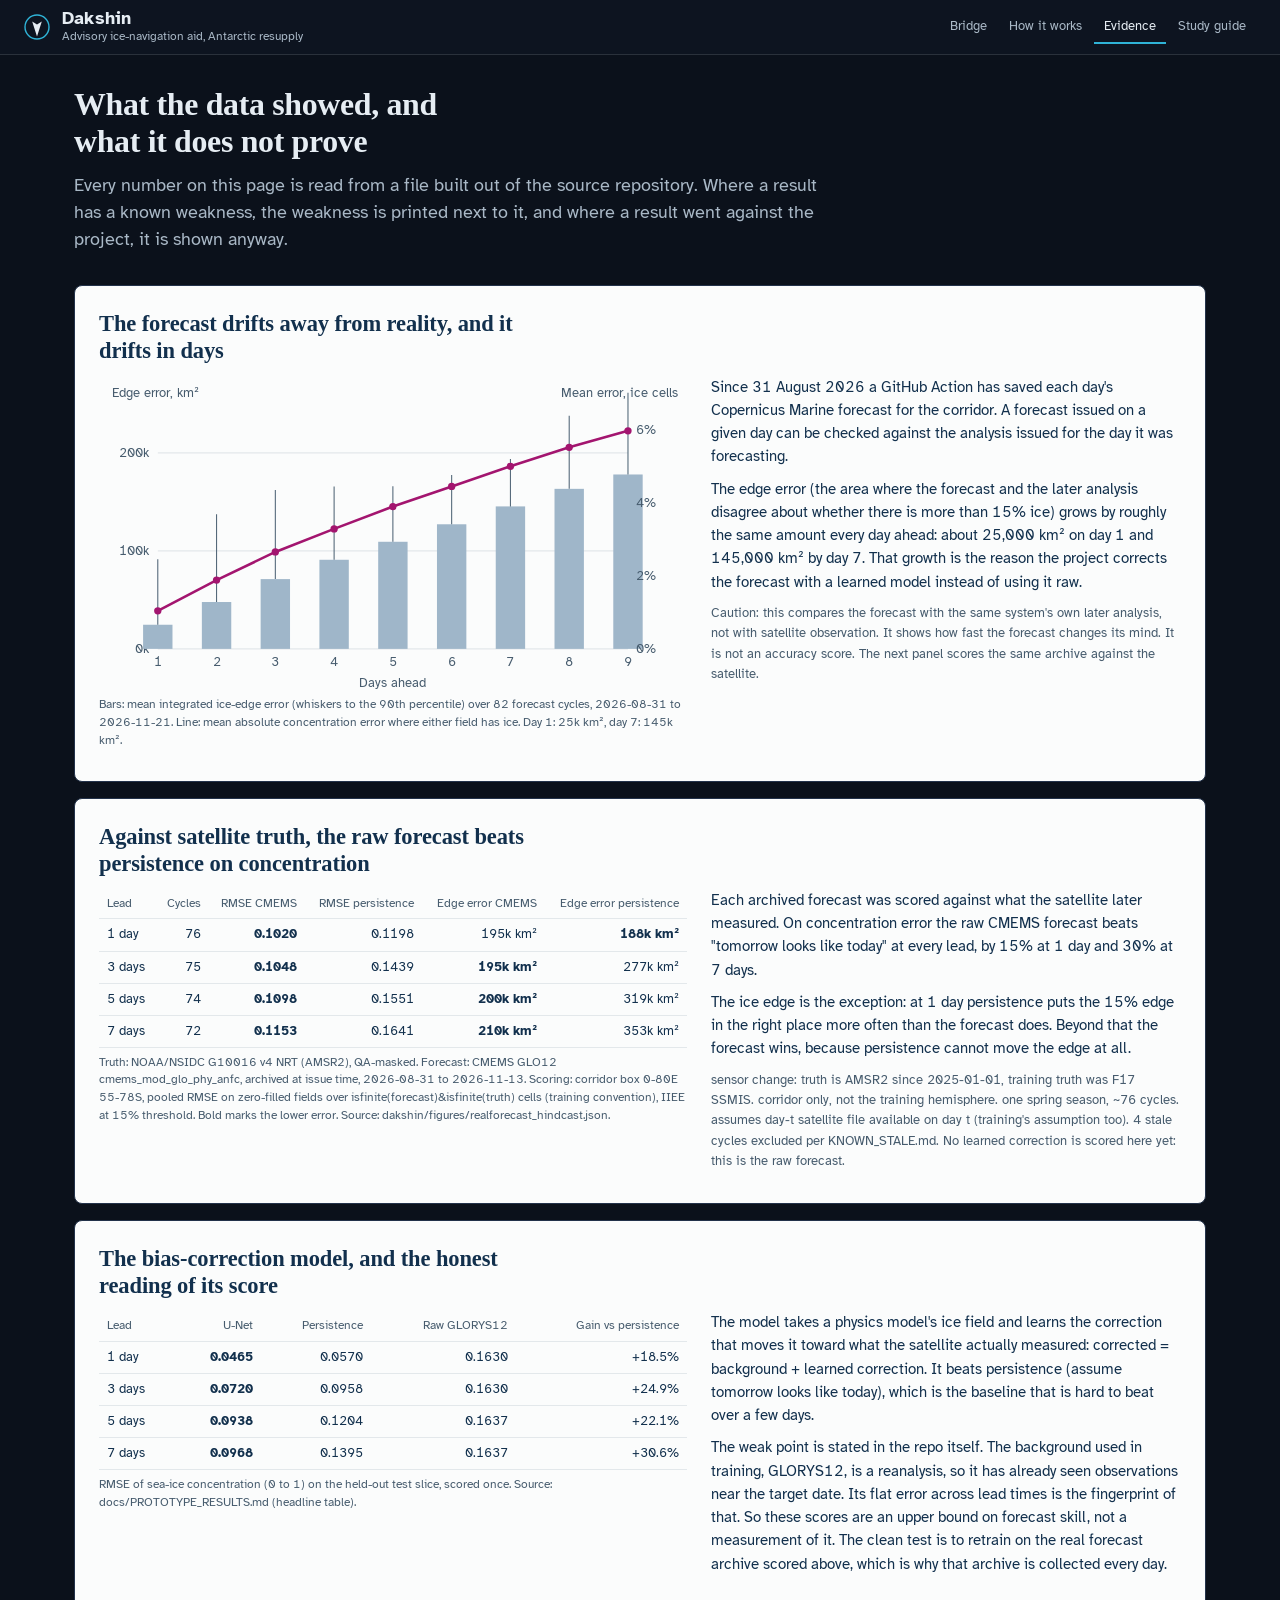
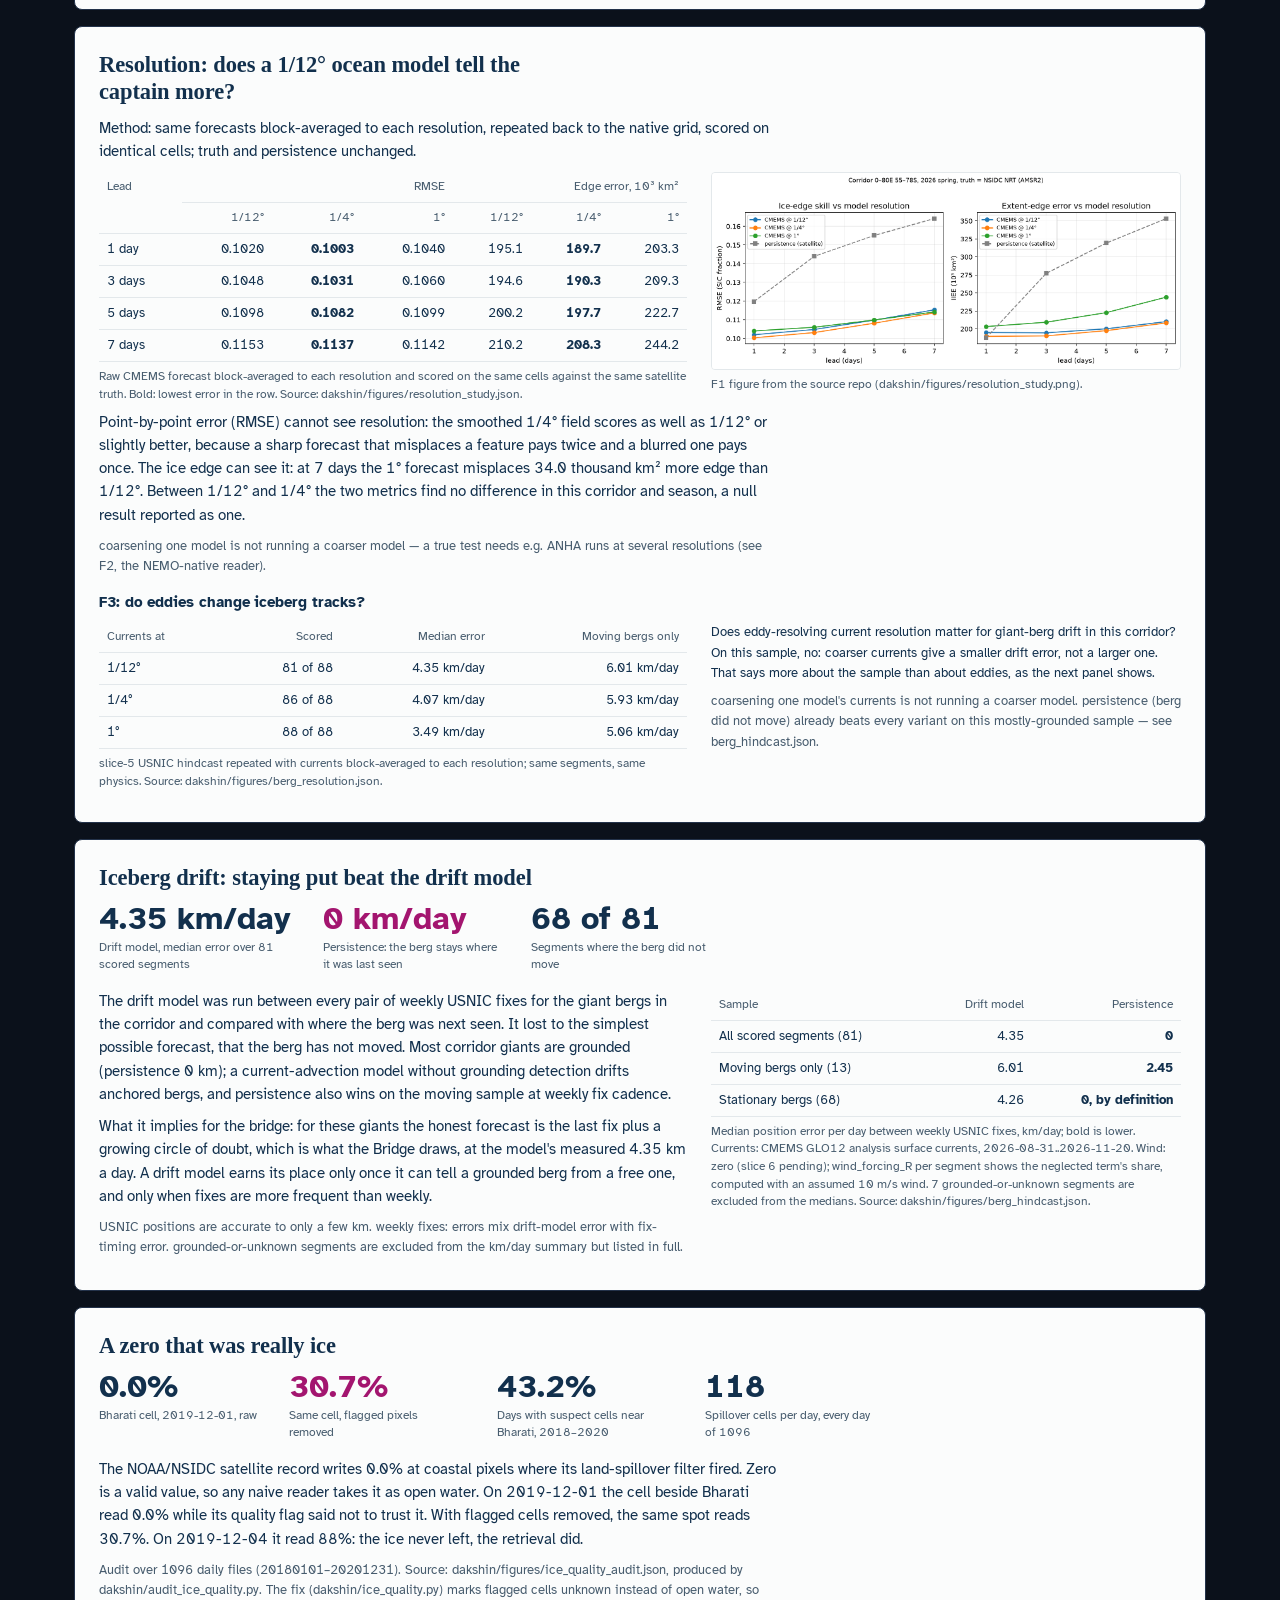
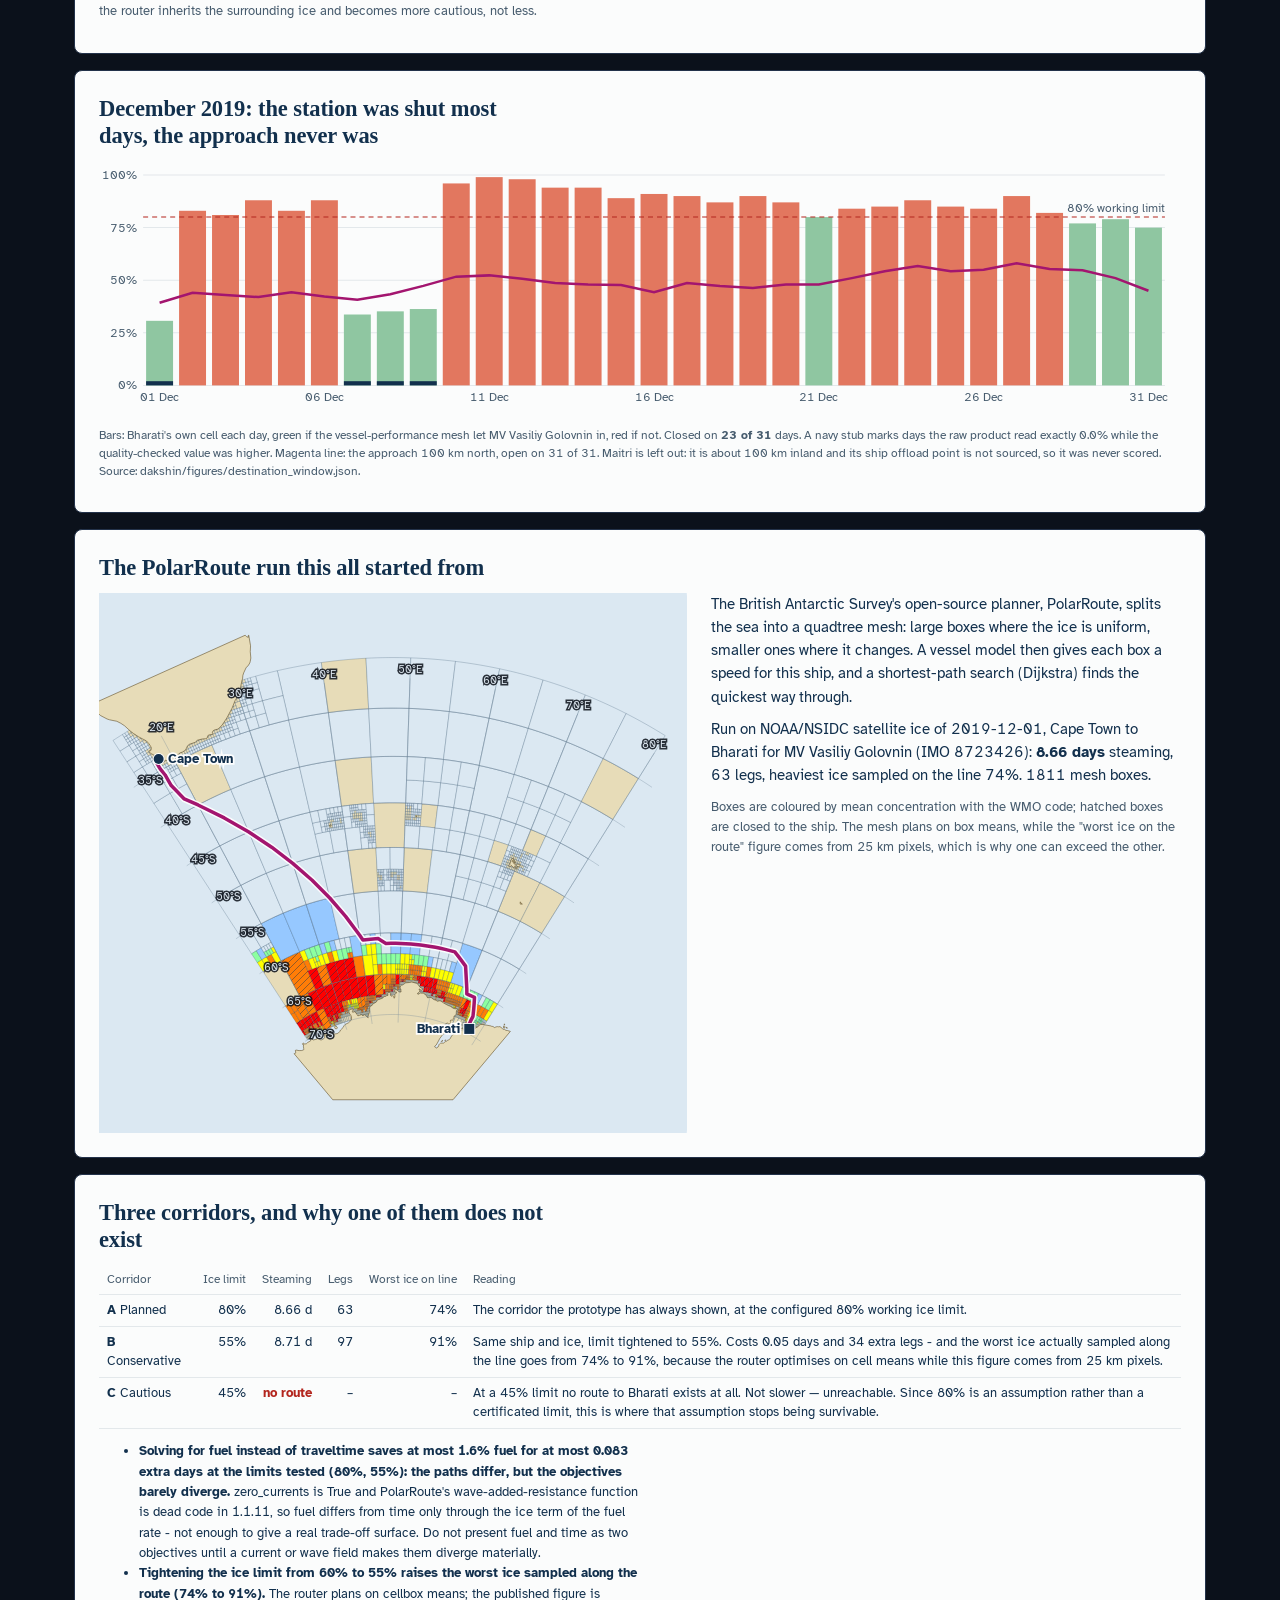
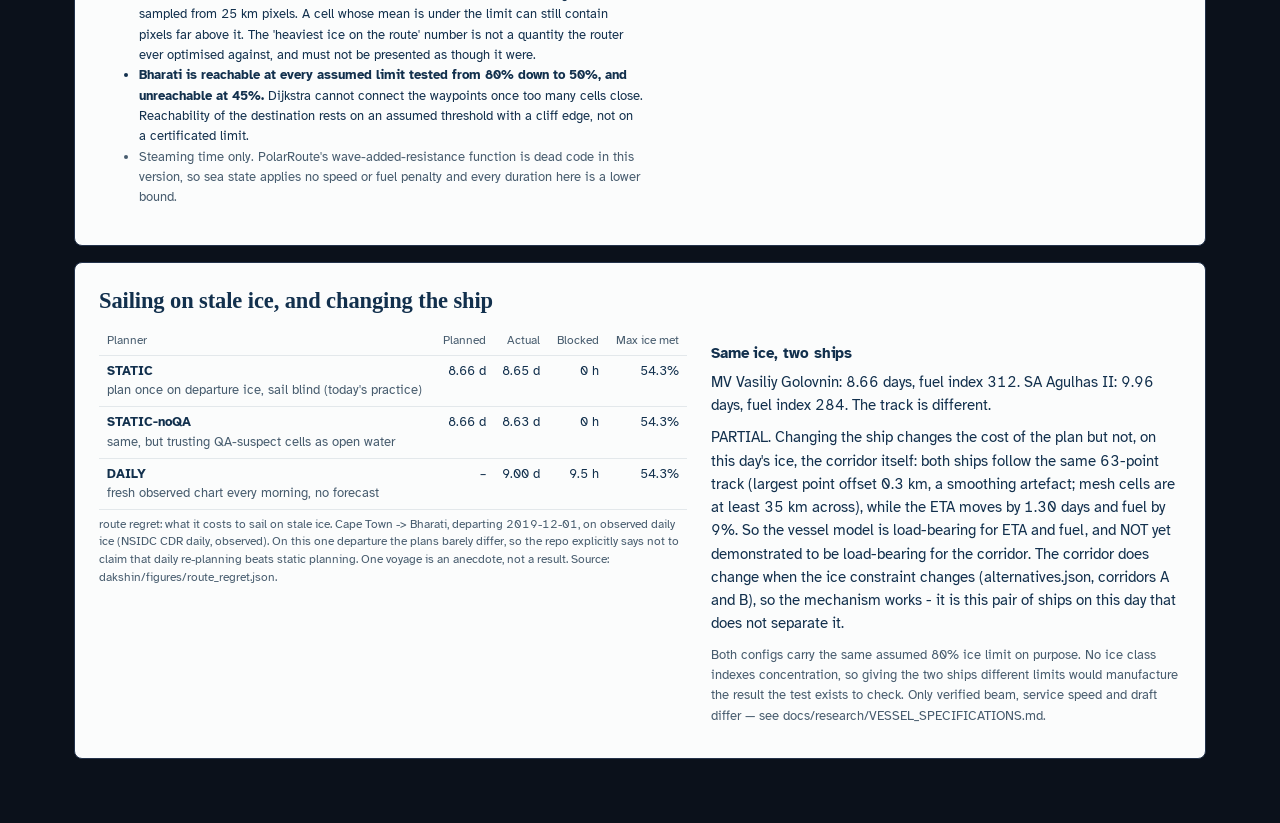
==== commit fe7cc7ba: "Viewer restyle: full-screen dark GIS Bridge with floating panels - The chart fills the window; brand" ====
--- a/evidence.html
+++ b/evidence.html
@@ -10,10 +10,10 @@
 <body>
 <header class="top">
   <a class="brand" href="index.html">
-    <svg width="26" height="26" viewBox="0 0 26 26" aria-hidden="true"><circle cx="13" cy="13" r="12" fill="none" stroke="#b9c8d4" stroke-width="1.2"/><path d="M13 22.5 L8.2 7.5 L13 10.6 L17.8 7.5 Z" fill="#f3f6f8"/></svg>
-    <span><span class="brand-name">Dakshin</span><span class="brand-sub">Advisory ice-navigation aid for the Antarctic resupply run</span></span>
+    <svg width="26" height="26" viewBox="0 0 26 26" aria-hidden="true"><circle cx="13" cy="13" r="12" fill="none" stroke="#2fb3d6" stroke-width="1.4"/><path d="M13 22.5 L8.2 7.5 L13 10.6 L17.8 7.5 Z" fill="#e6edf3"/></svg>
+    <span><span class="brand-name">Dakshin</span><span class="brand-sub">Advisory ice-navigation aid, Antarctic resupply</span></span>
   </a>
-  <nav aria-label="Pages">
+  <nav class="tabs" aria-label="Pages">
     <a href="index.html">Bridge</a>
     <a href="pipeline.html">How it works</a>
     <a href="evidence.html" aria-current="page">Evidence</a>
--- a/assets/css/app.css
+++ b/assets/css/app.css
@@ -2,42 +2,59 @@
 @font-face { font-family: "Atkinson Hyperlegible"; src: url("../fonts/atkinson-hyperlegible-latin-700-normal.woff2") format("woff2"); font-weight: 700; font-display: swap; }
 
 /* Dakshin design tokens.
-   Chart-room palette: the only saturated colours on screen are the data
-   (WMO ice code, wave ramp) and chart-magenta for the planned route, so the
-   eye goes to them. Gate states use one hue each and never decorate.
-   Type: Atkinson Hyperlegible for every working surface (built for low-vision
-   legibility, which suits a bridge at night); a system book serif for the
-   long-form headings on the document pages, in the manner of printed
-   Sailing Directions. Both work with no network. */
+   The product is a dark GIS viewer: the chart is the only bright thing on
+   screen, panels float over it in translucent night-bridge navy, and one
+   cyan marks whatever is selected or active. The WMO ice code, wave ramp
+   and chart-magenta route live on the chart only and are never restyled.
+   Document pages (Evidence, How it works) share the dark chrome; their
+   cards switch to the light "chart paper" scope so the published figures
+   keep the colours they were drawn in.
+   Type: Atkinson Hyperlegible, self-hosted, for every working surface; a
+   system book serif for long-form headings. Nothing loads from a network. */
 :root {
-  /* colour */
-  --paper: #eef2f3;          /* chart-room grey */
-  --sheet: #fbfcfc;          /* panel surface */
-  --sheet-2: #f3f6f7;        /* inset surface */
-  --ink: #12304d;            /* chart navy */
-  --ink-2: #475c6e;          /* secondary text, 6.4:1 on --sheet */
-  --ink-3: #6b7d8c;          /* tertiary, large text and rules only */
-  --rule: #cdd6dc;
-  --rule-soft: #e3e8eb;
-  --sea: #dbe8f2;            /* chart sea, ice free */
-  --land: #e7dcb8;           /* chart land buff */
-  --route: #a3156f;          /* chart magenta */
-  --route-tint: #f6eef3;
-  --pass: #2a7449;
-  --marginal: #9a5a00;
-  --fail: #b3261e;
-  --fail-tint: #f9ecea;
-  --unknown: #5f6d79;
-  --focus: #a3156f;
-  --on-ink: #f3f6f8;
-  --on-ink-2: #b9c8d4;
+  /* dark surfaces */
+  --bg: #0b111b;
+  --panel: rgba(13, 20, 32, 0.94);
+  --panel-solid: #0d1420;
+  --raise: #16202e;           /* inputs, rows */
+  --hover: #1d2a3b;
+  --line: rgba(255, 255, 255, 0.12);
+  --line-soft: rgba(255, 255, 255, 0.07);
+
+  /* ink on dark (contrast on the panel over a light chart: 13:1, 8:1, 4.7:1) */
+  --ink: #e6edf3;
+  --ink-2: #a9b8c6;
+  --ink-3: #7d8d9c;
+  --rule: var(--line);
+  --rule-soft: var(--line-soft);
+  --sheet: var(--panel-solid);
+  --sheet-2: var(--raise);
+
+  /* accent: selection and active state */
+  --accent: #2fb3d6;
+  --accent-bg: rgba(47, 179, 214, 0.14);
+  --on-accent: #06222c;
+  --accent-ink: #2fb3d6;      /* accent used as text */
+  --focus: #2fb3d6;
+
+  /* data and state */
+  --route: #e070b5;           /* chart magenta, lifted for dark surfaces */
+  --route-chart: #a3156f;     /* exactly as drawn on the chart */
+  --pass: #4cc38a;
+  --marginal: #f0a83a;
+  --fail: #ff6b5e;
+  --unknown: #8a99a8;
+  --on-state: #0d1420;
+  --ribbon: rgba(142, 27, 27, 0.96);
+  --sea: #dbe8f2;
+  --land: #e7dcb8;
 
   /* type */
   --font-ui: "Atkinson Hyperlegible", system-ui, -apple-system, "Segoe UI", sans-serif;
   --font-book: "Iowan Old Style", "Charter", "Bitstream Charter", "Sitka Text", Cambria, Georgia, serif;
   --t-xs: 0.8125rem;   /* 13px */
   --t-sm: 0.875rem;    /* 14px */
-  --t-md: 1rem;        /* 16px, body on document pages */
+  --t-md: 1rem;        /* 16px */
   --t-lg: 1.1875rem;   /* 19px */
   --t-xl: 1.5rem;      /* 24px */
   --t-2xl: 2.125rem;   /* 34px */
@@ -46,24 +63,38 @@
   --s-1: 4px; --s-2: 8px; --s-3: 12px; --s-4: 16px; --s-5: 24px; --s-6: 32px; --s-7: 48px;
 
   /* shape */
-  --r-sm: 3px;
-  --r-md: 6px;
-  --shadow-float: 0 1px 2px rgba(18, 48, 77, 0.12), 0 4px 14px rgba(18, 48, 77, 0.10);
+  --r-sm: 4px;
+  --r-md: 8px;
+  --shadow: 0 2px 6px rgba(0, 0, 0, 0.35), 0 10px 28px rgba(0, 0, 0, 0.28);
 
   font-family: var(--font-ui);
   font-size: 15px;
   line-height: 1.45;
   color: var(--ink);
-  background: var(--paper);
+  background: var(--bg);
   font-variant-numeric: tabular-nums;
-}
+  color-scheme: dark;
+}
+
+/* Light "chart paper" scope for document cards. */
+.light, .block, .flow button {
+  --ink: #12304d; --ink-2: #475c6e; --ink-3: #6b7d8c;
+  --rule: #cdd6dc; --rule-soft: #e3e8eb;
+  --sheet: #fbfcfc; --sheet-2: #f3f6f7; --raise: #ffffff; --hover: #eef3f6;
+  --accent-ink: #0a6f8c; --accent-bg: #e3f3f8; --focus: #0a6f8c;
+  --route: #a3156f;
+  --pass: #2a7449; --marginal: #9a5a00; --fail: #b3261e; --unknown: #5f6d79; --on-state: #ffffff;
+  color: var(--ink);
+  color-scheme: light;
+}
+
 * { box-sizing: border-box; }
 html { -webkit-text-size-adjust: 100%; }
-body { margin: 0; background: var(--paper); overflow-x: hidden; }
-a { color: var(--ink); text-underline-offset: 2px; }
-a:hover { color: var(--route); }
+body { margin: 0; background: var(--bg); overflow-x: hidden; }
+a { color: var(--accent-ink); text-underline-offset: 2px; }
+a:hover { color: var(--ink); }
 :focus-visible { outline: 2px solid var(--focus); outline-offset: 2px; }
-button, select, input { font: inherit; color: inherit; }
+button, select, input, output { font: inherit; color: inherit; }
 h1, h2, h3 { font-weight: 700; margin: 0; letter-spacing: -0.005em; }
 h1 { font-size: var(--t-lg); }
 h2 { font-size: var(--t-md); }
@@ -74,162 +105,203 @@
 .small { font-size: var(--t-sm); }
 .xsmall { font-size: var(--t-xs); }
 .visually-hidden { position: absolute; width: 1px; height: 1px; overflow: hidden; clip: rect(0 0 0 0); white-space: nowrap; }
-
-/* ---------- top bar ---------- */
-.top {
-  display: flex; align-items: center; gap: var(--s-4) var(--s-5); flex-wrap: wrap;
-  padding: var(--s-2) var(--s-5); background: var(--ink); color: var(--on-ink);
-}
-.brand { display: flex; align-items: center; gap: var(--s-3); color: var(--on-ink); text-decoration: none; min-width: 0; }
+.skip { position: absolute; left: 8px; top: -60px; z-index: 50; background: var(--accent); color: var(--on-accent); padding: 6px 10px; border-radius: var(--r-sm); }
+.skip:focus { top: 8px; }
+
+/* ---------- brand bar (all pages) ---------- */
+.brand { display: flex; align-items: center; gap: var(--s-3); color: var(--ink); text-decoration: none; min-width: 0; }
 .brand:hover { color: #fff; }
 .brand svg { flex: none; }
-.brand-name { font-size: var(--t-lg); font-weight: 700; letter-spacing: 0.01em; }
-.brand-sub { font-size: var(--t-xs); color: var(--on-ink-2); display: block; }
-.top nav { display: flex; gap: var(--s-1); margin-left: auto; flex-wrap: wrap; }
-.top nav a { color: var(--on-ink); text-decoration: none; padding: 6px 10px; border-radius: var(--r-sm); font-size: var(--t-sm); }
-.top nav a:hover { background: rgba(255, 255, 255, 0.12); color: #fff; }
-.top nav a[aria-current="page"], .top nav a[aria-current="page"]:hover { background: var(--on-ink); color: var(--ink); }
-.top :focus-visible { outline-color: #fff; }
-
-/* ---------- forecast timeline ---------- */
-.timeline {
-  display: grid; grid-template-columns: auto minmax(0, 1fr) auto; gap: var(--s-4); align-items: center;
-  padding: var(--s-2) var(--s-5); background: var(--sheet); border-bottom: 1px solid var(--rule);
-}
-.cycle { display: flex; align-items: center; gap: 6px; }
-.cycle label { font-size: var(--t-sm); color: var(--ink-2); white-space: nowrap; }
-.cycle select, .field select {
-  padding: 5px 8px; border: 1px solid var(--rule); border-radius: var(--r-sm); background: #fff; min-height: 32px;
-}
-.iconbtn { border: 1px solid var(--rule); background: #fff; border-radius: var(--r-sm); width: 32px; height: 32px; cursor: pointer; flex: none; }
-.iconbtn:hover { border-color: var(--ink); }
-.leads { display: grid; grid-auto-flow: column; grid-auto-columns: minmax(0, 1fr); gap: 2px; }
-.leads button {
-  border: 0; background: #e3e9ed; padding: 6px 2px; cursor: pointer; text-align: center;
-  font-size: var(--t-xs); line-height: 1.15; color: var(--ink-2); min-width: 0;
-}
-.leads button:first-child { border-radius: var(--r-sm) 0 0 var(--r-sm); }
-.leads button:last-child { border-radius: 0 var(--r-sm) var(--r-sm) 0; }
-.leads button:hover { background: #d5dee4; }
-.leads button b { display: block; color: var(--ink); font-size: var(--t-sm); }
-.leads button[aria-pressed="true"] { background: var(--ink); color: #cfdbe4; }
-.leads button[aria-pressed="true"] b { color: #fff; }
-.validtime { text-align: right; font-size: var(--t-sm); color: var(--ink-2); }
-.validtime b { display: block; color: var(--ink); font-size: var(--t-md); }
-
-/* ---------- finding banner (the source router's verdict on the latest cycle) ---------- */
-.finding {
-  display: grid; grid-template-columns: auto minmax(0, 1fr) auto; gap: var(--s-2) var(--s-4); align-items: start;
-  padding: var(--s-2) var(--s-5); background: var(--fail-tint); border-bottom: 1px solid #e7c6c2;
-  border-left: 6px solid var(--fail);
-}
-.finding[hidden] { display: none; }
-.finding .verdict { font-weight: 700; color: var(--fail); font-size: var(--t-lg); line-height: 1.2; white-space: nowrap; }
-.finding .verdict small { display: block; font-size: var(--t-xs); font-weight: 400; color: var(--ink-2); margin-top: 2px; }
-.finding p { margin: 0; max-width: 92ch; }
-.finding .facts { display: flex; gap: var(--s-1) var(--s-5); flex-wrap: wrap; margin-top: var(--s-1); font-size: var(--t-sm); color: var(--ink-2); }
-.finding .facts b { color: var(--ink); }
-.finding .src { font-size: var(--t-xs); color: var(--ink-2); max-width: 46ch; }
-.finding .src summary { cursor: pointer; text-align: right; color: var(--ink); text-decoration: underline; text-underline-offset: 2px; }
-.finding .src[open] { background: var(--sheet); border: 1px solid var(--rule); border-radius: var(--r-sm); padding: var(--s-2); }
-.finding .src[open] summary { margin-bottom: var(--s-1); }
-.finding.neutral { background: var(--sheet-2); border-left-color: var(--unknown); border-bottom-color: var(--rule); }
-.finding.neutral .verdict { color: var(--ink); }
-
-/* ---------- bridge layout ---------- */
-/* Desktop: header, timeline and banner take what they need; the chart and rail fill the rest of the window. */
-body.bridgepage { display: flex; flex-direction: column; height: 100vh; }
-.bridge { display: grid; grid-template-columns: minmax(0, 1fr) 400px; flex: 1 1 auto; min-height: 520px; }
-.chartwrap { position: relative; background: var(--sea); overflow: hidden; }
-.chartwrap .canvasbox { position: absolute; inset: 0; }
-.chartwrap canvas { position: absolute; inset: 0; width: 100%; height: 100%; }
-.chartwrap canvas.overlay { cursor: crosshair; }
-.float {
-  position: absolute; background: rgba(251, 252, 252, 0.96); border: 1px solid var(--rule);
-  border-radius: var(--r-md); box-shadow: var(--shadow-float);
-}
-.readout { right: var(--s-3); top: var(--s-3); padding: 6px 10px; font-size: var(--t-xs); min-width: 220px; pointer-events: none; }
-
-/* layer control */
-.layerpanel { left: var(--s-3); top: var(--s-3); width: 250px; max-height: calc(100% - 150px); overflow-y: auto; font-size: var(--t-sm); }
-.layerpanel summary {
-  list-style: none; cursor: pointer; padding: var(--s-2) var(--s-3); font-weight: 700;
-  display: flex; align-items: center; justify-content: space-between; gap: var(--s-2);
-}
-.layerpanel summary::-webkit-details-marker { display: none; }
-.layerpanel summary::after { content: ""; width: 7px; height: 7px; border-right: 2px solid var(--ink); border-bottom: 2px solid var(--ink); transform: rotate(45deg); margin-top: -4px; }
-.layerpanel[open] summary::after { transform: rotate(-135deg); margin-top: 3px; }
-.layerpanel[open] summary { border-bottom: 1px solid var(--rule-soft); }
-.layerpanel fieldset { border: 0; margin: 0; padding: 6px var(--s-3) var(--s-2); }
-.layerpanel fieldset + fieldset { border-top: 1px solid var(--rule-soft); }
-.layerpanel legend { font-size: var(--t-xs); color: var(--ink-2); padding: 0; margin-bottom: var(--s-1); float: left; width: 100%; }
-.opt { display: grid; grid-template-columns: auto minmax(0, 1fr); gap: 1px var(--s-2); align-items: center; padding: 3px 0; cursor: pointer; clear: both; }
-.opt .hint { grid-column: 2; font-size: var(--t-xs); color: var(--ink-2); line-height: 1.3; }
-.opt input:disabled ~ span { color: var(--ink-3); }
-.opt:has(input:disabled) { cursor: not-allowed; }
-.opt input[type="radio"] { accent-color: var(--ink); width: 16px; height: 16px; margin: 0; }
-/* switches: a real checkbox, restyled; still announced as a checkbox/switch */
-.opt input[type="checkbox"] {
-  appearance: none; -webkit-appearance: none; margin: 0; width: 30px; height: 18px; border-radius: 9px;
-  background: #b9c5ce; position: relative; cursor: pointer; transition: background 0.12s;
-}
-.opt input[type="checkbox"]::after {
-  content: ""; position: absolute; top: 2px; left: 2px; width: 14px; height: 14px; border-radius: 50%;
-  background: #fff; box-shadow: 0 1px 2px rgba(0, 0, 0, 0.25); transition: transform 0.12s;
-}
-.opt input[type="checkbox"]:checked { background: var(--ink); }
-.opt input[type="checkbox"]:checked::after { transform: translateX(12px); }
-.opt input[type="checkbox"]:disabled { background: #dde3e7; cursor: not-allowed; }
-.opt i.key { display: inline-block; vertical-align: middle; margin-left: 6px; }
-
-/* legend */
-.legend { left: var(--s-3); bottom: var(--s-3); padding: var(--s-2) var(--s-3); font-size: var(--t-xs); max-width: min(600px, calc(100% - 24px)); }
-.legend .ttl { font-weight: 700; font-size: var(--t-sm); }
-.legend .scale { display: flex; margin: 5px 0 6px; border-radius: var(--r-sm); overflow: hidden; }
-.legend .scale span { flex: 1 1 0; padding: 3px 5px; color: #111; white-space: nowrap; min-width: 0; overflow: hidden; text-overflow: ellipsis; }
-.legend .scale span.dark { color: #fff; }
-.legend .scale span.limit { box-shadow: inset 2px 0 0 #111; }
-.legend .keys { display: flex; gap: 4px 14px; flex-wrap: wrap; color: var(--ink-2); }
-.legend .keys span { white-space: nowrap; }
-.swatch-line { display: inline-block; width: 22px; height: 0; border-top: 3px solid var(--route); vertical-align: middle; margin-right: 5px; }
-.swatch-line.dash { border-top-style: dashed; border-top-color: var(--ink); }
-.swatch-line.ref { border-top: 2px dotted var(--ink); }
-.swatch-line.iso { border-top: 1.5px solid #3d5a78; }
-.swatch-hatch { display: inline-block; width: 14px; height: 10px; vertical-align: middle; margin-right: 5px; border: 1px solid #5b4630;
-  background: repeating-linear-gradient(135deg, #5b4630 0 1.5px, transparent 1.5px 4px); }
-.swatch-ring { display: inline-block; width: 12px; height: 12px; border-radius: 50%; vertical-align: middle; margin-right: 5px; border: 1.5px dashed #12304d; }
-.swatch-arrow { display: inline-block; width: 18px; height: 0; border-top: 1.5px solid #12304d; vertical-align: middle; margin-right: 5px; position: relative; }
-.swatch-arrow.wind { border-top-color: #5a2a82; }
-
-/* ---------- decision rail ---------- */
-.rail { background: var(--sheet); border-left: 1px solid var(--rule); overflow-y: auto; }
-.rail section { padding: var(--s-4) var(--s-4) var(--s-4) var(--s-5); border-bottom: 1px solid var(--rule); }
-.rail section > h2 { margin-bottom: var(--s-2); display: flex; justify-content: space-between; align-items: baseline; gap: var(--s-2); flex-wrap: wrap; }
-.rail section > h2 small { font-weight: 400; font-size: var(--t-xs); color: var(--ink-2); }
-.field { display: grid; grid-template-columns: 112px minmax(0, 1fr); gap: 6px 10px; align-items: center; margin-bottom: var(--s-2); font-size: var(--t-sm); }
-.field > span { color: var(--ink-2); }
+.brand-name { font-size: var(--t-lg); font-weight: 700; letter-spacing: 0.01em; display: block; line-height: 1.15; }
+.brand-sub { font-size: var(--t-xs); color: var(--ink-2); display: block; }
+.tabs { display: flex; gap: 2px; flex-wrap: wrap; }
+.tabs a { color: var(--ink-2); text-decoration: none; padding: 6px 10px; border-radius: var(--r-sm); font-size: var(--t-sm); border-bottom: 2px solid transparent; }
+.tabs a:hover { color: var(--ink); background: var(--hover); }
+.tabs a[aria-current="page"] { color: var(--ink); border-bottom-color: var(--accent); border-radius: var(--r-sm) var(--r-sm) 0 0; }
+
+/* document pages: a full-width slim bar */
+.top {
+  display: flex; align-items: center; gap: var(--s-3) var(--s-5); flex-wrap: wrap;
+  padding: var(--s-2) var(--s-5); background: var(--panel-solid); border-bottom: 1px solid var(--line);
+}
+.top .tabs { margin-left: auto; }
+
+/* ---------- shared controls ---------- */
+select, .field select {
+  padding: 5px 8px; border: 1px solid var(--rule); border-radius: var(--r-sm); background: var(--raise); min-height: 32px; color: var(--ink);
+}
+.iconbtn {
+  border: 1px solid var(--rule); background: var(--raise); border-radius: var(--r-sm); width: 32px; height: 32px; cursor: pointer; flex: none;
+  font-size: 11px; color: var(--ink);
+}
+.iconbtn:hover:not(:disabled) { border-color: var(--accent); color: var(--accent-ink); }
+.iconbtn:disabled { opacity: 0.4; cursor: default; }
+.seg { display: inline-flex; border: 1px solid var(--rule); border-radius: var(--r-sm); overflow: hidden; max-width: 100%; }
+.seg button { border: 0; background: var(--raise); padding: 5px 10px; cursor: pointer; font-size: var(--t-sm); min-height: 30px; }
+.seg button:hover { background: var(--hover); }
+.seg button + button { border-left: 1px solid var(--rule); }
+.seg button[aria-pressed="true"] { background: var(--accent); color: var(--on-accent); font-weight: 700; }
+.btn { border: 1px solid var(--rule); background: var(--raise); border-radius: var(--r-sm); padding: 5px 10px; cursor: pointer; font-size: var(--t-sm); min-height: 30px; }
+.btn:hover { border-color: var(--accent); }
+.btn[aria-pressed="true"] { background: var(--accent); border-color: var(--accent); color: var(--on-accent); }
+.rangeval { display: flex; gap: var(--s-2); align-items: center; }
+.rangeval input { flex: 1; min-width: 0; accent-color: var(--accent); }
+
+/* =====================================================================
+   Bridge viewer: the chart fills the window, everything floats over it
+   ===================================================================== */
+body.viewer { height: 100vh; overflow: hidden; background: #111a27; }
+.map { position: fixed; inset: 0; background: #111a27; }
+.map canvas { position: absolute; inset: 0; width: 100%; height: 100%; }
+.map canvas.overlay { cursor: crosshair; }
+
+.brandbar, .panel, .ribbon, .mapctl, .attribution {
+  position: fixed; z-index: 10; background: var(--panel); border: 1px solid var(--line); border-radius: var(--r-md);
+  box-shadow: var(--shadow); -webkit-backdrop-filter: blur(6px); backdrop-filter: blur(6px);
+}
+.brandbar { left: 12px; top: 12px; width: 340px; padding: 10px 12px 0; }
+.brandbar .tabs { margin: 8px -4px 0; border-top: 1px solid var(--line-soft); padding-top: 4px; }
+
+.panel { display: flex; flex-direction: column; min-height: 0; }
+.panel.left { left: 12px; top: 112px; width: 340px; max-height: calc(100vh - 112px - 44px); }
+.panel.right { right: 12px; top: 12px; width: 392px; max-height: calc(100vh - 24px); }
+.panel-head { display: flex; align-items: center; justify-content: space-between; gap: var(--s-2); padding: 8px 8px 8px 14px; border-bottom: 1px solid var(--line-soft); flex: none; }
+.panel-head h2 { font-size: var(--t-sm); letter-spacing: 0.02em; }
+.panel-body { overflow-y: auto; min-height: 0; overscroll-behavior: contain; }
+.panel-body[hidden] { display: none; }
+.panel:has(.panel-body[hidden]) .panel-head { border-bottom: 0; }
+.collapse { width: 30px; height: 30px; border: 1px solid transparent; border-radius: var(--r-sm); background: transparent; cursor: pointer; position: relative; flex: none; }
+.collapse:hover { background: var(--hover); border-color: var(--line); }
+.collapse::after { content: ""; position: absolute; left: 11px; top: 9px; width: 7px; height: 7px; border-left: 2px solid var(--ink); border-bottom: 2px solid var(--ink); transform: rotate(135deg); }
+.collapse[aria-expanded="false"]::after { transform: rotate(-45deg); top: 7px; }
+
+/* left panel content */
+.stepper { display: grid; grid-template-columns: 52px auto minmax(0, 1fr) auto; gap: 6px; align-items: center; padding: 10px 14px 0; font-size: var(--t-sm); }
+.stepper label, .stepper .lbl { color: var(--ink-2); }
+.stepper select { width: 100%; min-width: 0; }
+.stepper output { text-align: center; font-weight: 700; padding: 5px 4px; background: var(--raise); border: 1px solid var(--rule); border-radius: var(--r-sm); min-height: 32px; white-space: nowrap; overflow: hidden; text-overflow: ellipsis; }
+.leadsub { margin: 6px 14px 4px 72px; font-size: var(--t-xs); color: var(--ink-2); }
+
+.rows { border: 0; margin: 0; padding: 8px 0 6px; border-top: 1px solid var(--line-soft); margin-top: 8px; }
+.rows legend { float: left; width: 100%; padding: 2px 14px 4px; font-size: var(--t-xs); color: var(--ink-2); }
+.row {
+  clear: both; display: grid; grid-template-columns: auto 30px minmax(0, 1fr); gap: 10px; align-items: center;
+  padding: 6px 14px 6px 11px; border-left: 3px solid transparent; cursor: pointer; font-size: var(--t-sm);
+}
+.row:hover { background: var(--hover); }
+.row:has(input:checked) { background: var(--accent-bg); border-left-color: var(--accent); }
+.row:has(input:checked) .txt { color: #bfeaf6; }
+.row:has(input:disabled) { cursor: not-allowed; }
+.row:has(input:disabled) .txt { color: var(--ink-3); }
+.row:has(input:focus-visible) { outline: 2px solid var(--focus); outline-offset: -2px; }
+.row input { margin: 0; }
+.row input[type="radio"] { accent-color: var(--accent); width: 16px; height: 16px; }
+.row input[type="checkbox"] {
+  appearance: none; -webkit-appearance: none; width: 28px; height: 16px; border-radius: 8px; background: #3a4757; position: relative; cursor: pointer;
+}
+.row input[type="checkbox"]::after { content: ""; position: absolute; top: 2px; left: 2px; width: 12px; height: 12px; border-radius: 50%; background: #dbe5ee; transition: transform 0.12s; }
+.row input[type="checkbox"]:checked { background: var(--accent); }
+.row input[type="checkbox"]:checked::after { transform: translateX(12px); background: #fff; }
+.row input[type="checkbox"]:disabled { background: #263241; }
+.row input:focus-visible { outline: none; }
+.txt { display: block; min-width: 0; line-height: 1.25; }
+.txt small { display: block; font-size: var(--t-xs); color: var(--ink-2); margin-top: 1px; }
+.row:has(input:checked) .txt small { color: #9fd3e3; }
+.txt .hint { display: block; font-size: var(--t-xs); color: var(--marginal); margin-top: 2px; }
+.txt .hint:empty { display: none; }
+
+/* square thumbnails: a swatch of what each layer looks like on the chart */
+.thumb { width: 30px; height: 30px; border-radius: var(--r-sm); border: 1px solid rgba(255, 255, 255, 0.22); display: block; background: #dbe8f2; position: relative; overflow: hidden; }
+.t-sic { background: linear-gradient(135deg, #dbe8f2 0 18%, #96c8ff 18% 34%, #8cffa0 34% 50%, #ffff00 50% 66%, #ff7d07 66% 82%, #ff0000 82%); }
+.t-thk { background: linear-gradient(135deg, #d2e4f5, #1a3678); }
+.t-wav { background: linear-gradient(135deg, #d6e6f4 0 22%, #96bee4 22% 40%, #5484c4 40% 55%, #e8b048 55% 70%, #ce543e 70% 85%, #9e2828 85%); }
+.t-wind { background: #dbe8f2 url("data:image/svg+xml,%3Csvg xmlns='http://www.w3.org/2000/svg' viewBox='0 0 30 30'%3E%3Cg stroke='%235a2a82' stroke-width='1.6' fill='none' stroke-linecap='round'%3E%3Cpath d='M5 10h14m-4-3 4 3-4 3M9 20h14m-4-3 4 3-4 3'/%3E%3C/g%3E%3C/svg%3E") center/100% no-repeat; }
+.t-drift { background: #ff7d07 url("data:image/svg+xml,%3Csvg xmlns='http://www.w3.org/2000/svg' viewBox='0 0 30 30'%3E%3Cg stroke='%2312304d' stroke-width='1.6' fill='none' stroke-linecap='round'%3E%3Cpath d='M7 22 19 10m-5 0h5v5'/%3E%3C/g%3E%3C/svg%3E") center/100% no-repeat; }
+.t-depth { background: #dbe8f2 url("data:image/svg+xml,%3Csvg xmlns='http://www.w3.org/2000/svg' viewBox='0 0 30 30'%3E%3Cpath d='M0 30 L0 14 Q8 8 14 14 T30 10 L30 30Z' fill='%23e7dcb8'/%3E%3Cpath d='M2 6 Q12 2 28 5' stroke='%2312304d' fill='none'/%3E%3Cg stroke='%235b4630' stroke-width='1.1'%3E%3Cpath d='M4 14 9 9M8 14 13 9M12 15 17 10'/%3E%3C/g%3E%3C/svg%3E") center/100% no-repeat; }
+.t-bergs { background: #dbe8f2 url("data:image/svg+xml,%3Csvg xmlns='http://www.w3.org/2000/svg' viewBox='0 0 30 30'%3E%3Ccircle cx='15' cy='15' r='10' fill='rgba(18,48,77,0.08)' stroke='%2312304d' stroke-dasharray='3 2'/%3E%3Cpath d='M15 10 20 15 15 20 10 15Z' fill='%23fff' stroke='%2312304d' stroke-width='1.3'/%3E%3C/svg%3E") center/100% no-repeat; }
+.t-static { background: #dbe8f2 url("data:image/svg+xml,%3Csvg xmlns='http://www.w3.org/2000/svg' viewBox='0 0 30 30'%3E%3Cpath d='M4 24 C10 10 18 20 26 6' stroke='%2312304d' stroke-width='2.4' stroke-dasharray='5 3' fill='none'/%3E%3C/svg%3E") center/100% no-repeat; }
+.t-ref { background: #dbe8f2 url("data:image/svg+xml,%3Csvg xmlns='http://www.w3.org/2000/svg' viewBox='0 0 30 30'%3E%3Cpath d='M4 24 C10 10 18 20 26 6' stroke='%2312304d' stroke-width='2' stroke-dasharray='1.5 3.5' stroke-linecap='round' fill='none'/%3E%3C/svg%3E") center/100% no-repeat; }
+.t-prot { background: #e7dcb8 url("data:image/svg+xml,%3Csvg xmlns='http://www.w3.org/2000/svg' viewBox='0 0 30 30'%3E%3Cpath d='M6 8h16l2 14H8Z' fill='rgba(46,125,79,0.35)' stroke='%232e7d4f' stroke-width='1.4'/%3E%3C/svg%3E") center/100% no-repeat; }
+
+/* legend, collapsed at the panel foot */
+.legendbox { border-top: 1px solid var(--line-soft); }
+.legendbox summary { cursor: pointer; padding: 10px 14px; font-size: var(--t-sm); font-weight: 700; list-style: none; display: flex; justify-content: space-between; align-items: center; }
+.legendbox summary::-webkit-details-marker { display: none; }
+.legendbox summary::after { content: ""; width: 7px; height: 7px; border-left: 2px solid var(--ink); border-bottom: 2px solid var(--ink); transform: rotate(-45deg); margin-top: -4px; }
+.legendbox[open] summary::after { transform: rotate(135deg); margin-top: 3px; }
+.legendbox summary:hover { background: var(--hover); }
+#legend { padding: 0 14px 12px; font-size: var(--t-xs); }
+#legend .ttl { font-weight: 700; font-size: var(--t-sm); }
+#legend .scale { display: flex; flex-wrap: wrap; margin: 6px 0 8px; border-radius: var(--r-sm); overflow: hidden; }
+#legend .scale span { flex: 1 1 25%; padding: 3px 5px; color: #111; white-space: nowrap; min-width: 0; }
+#legend .scale span.dark { color: #fff; }
+#legend .scale span.limit { box-shadow: inset 3px 0 0 #111; }
+#legend .keys { display: grid; gap: 4px; color: var(--ink-2); }
+.swatch-line { display: inline-block; width: 22px; height: 0; border-top: 3px solid var(--route-chart); vertical-align: middle; margin-right: 6px; box-shadow: 0 0 0 1px rgba(255, 255, 255, 0.9); }
+.swatch-line.dash { border-top: 3px dashed #dbe5ee; box-shadow: none; }
+.swatch-line.ref { border-top: 2px dotted #dbe5ee; box-shadow: none; }
+.swatch-line.iso { border-top: 1.5px solid #9fb3c6; box-shadow: none; }
+.swatch-hatch { display: inline-block; width: 14px; height: 10px; vertical-align: middle; margin-right: 6px; border: 1px solid #c8b08c; background: repeating-linear-gradient(135deg, #c8b08c 0 1.5px, transparent 1.5px 4px); }
+.swatch-ring { display: inline-block; width: 12px; height: 12px; border-radius: 50%; vertical-align: middle; margin-right: 6px; border: 1.5px dashed #dbe5ee; }
+.swatch-arrow { display: inline-block; width: 18px; height: 0; border-top: 1.5px solid #dbe5ee; vertical-align: middle; margin-right: 6px; }
+.swatch-arrow.wind { border-top-color: #b48ad8; }
+
+/* finding ribbon: first thing seen, floating between the panels */
+.ribbon {
+  left: 364px; right: 416px; top: 12px; padding: 8px 14px; background: var(--ribbon); border-color: rgba(255, 160, 150, 0.35); color: #fff;
+  display: grid; grid-template-columns: auto minmax(0, 1fr); gap: 2px 14px; align-items: start;
+}
+.ribbon[hidden] { display: none; }
+.ribbon .verdict { font-weight: 700; font-size: var(--t-md); white-space: nowrap; line-height: 1.25; }
+.ribbon .verdict small { display: block; font-size: var(--t-xs); font-weight: 400; color: #ffd9d4; }
+.ribbon p { margin: 0; font-size: var(--t-sm); }
+.ribbon .facts { display: flex; gap: 2px 14px; flex-wrap: wrap; margin-top: 3px; font-size: var(--t-xs); color: #ffd9d4; }
+.ribbon .facts b { color: #fff; }
+.ribbon .facts .state-INVALID, .ribbon .facts .state-DEGRADED, .ribbon .facts .state-VALID { color: #fff; text-decoration: underline; text-underline-offset: 2px; }
+.ribbon .chip.unassessed { border-color: rgba(255, 255, 255, 0.6); color: #fff; background: transparent; }
+.ribbon .chip.unassessed b { color: #fff; }
+.ribbon .src { grid-column: 1 / -1; font-size: var(--t-xs); color: #ffe7e3; }
+.ribbon .src summary { cursor: pointer; display: inline; text-decoration: underline; text-underline-offset: 2px; }
+.ribbon .src[open] { margin-top: 4px; }
+.ribbon .src[open] summary { display: block; margin-bottom: 2px; }
+.ribbon :focus-visible { outline-color: #fff; }
+.ribbon.neutral { background: var(--panel); color: var(--ink); }
+@media (min-width: 981px) {
+  body.right-closed .panel.right { width: 250px; }
+  body.right-closed .ribbon { right: 274px; }
+  body.left-closed .panel.left { width: 340px; }
+}
+
+/* bottom-right map control: cursor readout and the scale note */
+.mapctl { right: 416px; bottom: 12px; width: 270px; padding: 8px 10px; font-size: var(--t-xs); }
+body.right-closed .mapctl { right: 12px; }
+.mapctl .readout { color: var(--ink); line-height: 1.45; }
+.mapctl .readout .pos { font-size: var(--t-sm); color: var(--accent-ink); }
+.mapctl .scalenote { color: var(--ink-2); border-top: 1px solid var(--line-soft); margin-top: 6px; padding-top: 6px; }
+
+/* bottom-left attribution, Leaflet-style */
+.attribution { left: 364px; bottom: 12px; right: 698px; padding: 4px 8px; font-size: 11.5px; line-height: 1.4; color: var(--ink-2); border-radius: var(--r-sm); }
+body.right-closed .attribution { right: 294px; }
+body.left-closed .attribution { left: 12px; }
+
+/* ---------- decision panel ---------- */
+.rail section { padding: var(--s-3) var(--s-4); border-bottom: 1px solid var(--line-soft); }
+.rail section > h3 { margin-bottom: var(--s-2); display: flex; justify-content: space-between; align-items: baseline; gap: var(--s-2); flex-wrap: wrap; font-size: var(--t-md); }
+.rail section > h3 small { font-weight: 400; font-size: var(--t-xs); color: var(--ink-2); }
+.field { display: grid; grid-template-columns: 104px minmax(0, 1fr); gap: 6px 10px; align-items: center; margin-bottom: var(--s-2); font-size: var(--t-sm); }
+.field > span, .field > label { color: var(--ink-2); }
 .field select { width: 100%; }
-.seg { display: inline-flex; border: 1px solid var(--rule); border-radius: var(--r-sm); overflow: hidden; max-width: 100%; }
-.seg button { border: 0; background: #fff; padding: 5px 10px; cursor: pointer; font-size: var(--t-sm); min-height: 30px; }
-.seg button:hover { background: var(--sheet-2); }
-.seg button + button { border-left: 1px solid var(--rule); }
-.seg button[aria-pressed="true"] { background: var(--ink); color: #fff; }
-.rangeval { display: flex; gap: var(--s-2); align-items: center; }
-.rangeval input { flex: 1; min-width: 0; accent-color: var(--route); }
-.btn { border: 1px solid var(--ink); background: #fff; border-radius: var(--r-sm); padding: 5px 10px; cursor: pointer; font-size: var(--t-sm); min-height: 30px; }
-.btn:hover { background: var(--ink); color: #fff; }
-.btn[aria-pressed="true"] { background: var(--route); border-color: var(--route); color: #fff; }
 
 .compare { width: 100%; border-collapse: collapse; font-size: var(--t-sm); margin-top: var(--s-1); }
 .compare th, .compare td { text-align: left; padding: 5px 4px; border-bottom: 1px solid var(--rule-soft); vertical-align: top; }
 .compare th { font-weight: 400; color: var(--ink-2); font-size: var(--t-xs); }
 .compare td.num, .compare th.num { text-align: right; white-space: nowrap; }
-.compare tr.primary td:first-child::before { content: ""; display: inline-block; width: 16px; border-top: 3px solid var(--route); vertical-align: middle; margin-right: 6px; }
-.compare tr.static td:first-child::before { content: ""; display: inline-block; width: 16px; border-top: 3px dashed var(--ink); vertical-align: middle; margin-right: 6px; }
+.compare tr.primary td:first-child::before { content: ""; display: inline-block; width: 16px; border-top: 3px solid var(--route-chart); box-shadow: 0 0 0 1px rgba(255, 255, 255, 0.9); vertical-align: middle; margin-right: 8px; }
+.compare tr.static td:first-child::before { content: ""; display: inline-block; width: 16px; border-top: 3px dashed var(--ink); vertical-align: middle; margin-right: 8px; }
 .bad { color: var(--fail); font-weight: 700; }
 
-.callout { border-left: 3px solid var(--route); background: var(--route-tint); padding: var(--s-2) 10px; font-size: var(--t-sm); margin-top: 10px; border-radius: 0 var(--r-sm) var(--r-sm) 0; }
-.callout.warn { border-color: var(--fail); background: var(--fail-tint); }
+.callout { border-left: 3px solid var(--accent); background: var(--accent-bg); padding: var(--s-2) 10px; font-size: var(--t-sm); margin-top: 10px; border-radius: 0 var(--r-sm) var(--r-sm) 0; }
+.callout.warn { border-color: var(--fail); background: rgba(255, 107, 94, 0.12); }
 
 .health { display: flex; align-items: baseline; gap: 10px; margin-bottom: var(--s-2); flex-wrap: wrap; }
 .health .state { font-size: var(--t-xl); font-weight: 700; line-height: 1.1; }
@@ -243,12 +315,12 @@
 .gates .reason { grid-column: 1 / -1; color: var(--ink-2); font-size: var(--t-xs); line-height: 1.4; }
 .gates .gnote { grid-column: 1 / -1; font-size: var(--t-xs); color: var(--ink-2); border-left: 2px solid var(--rule); padding-left: var(--s-2); }
 .gates .chips { grid-column: 1 / -1; display: flex; gap: var(--s-1); flex-wrap: wrap; }
-.pill { display: inline-block; font-size: var(--t-xs); font-weight: 700; padding: 1px 8px; border-radius: 10px; color: #fff; justify-self: end; letter-spacing: 0.02em; }
+.pill { display: inline-block; font-size: var(--t-xs); font-weight: 700; padding: 1px 8px; border-radius: 10px; color: var(--on-state); justify-self: end; letter-spacing: 0.02em; }
 .pill.PASS { background: var(--pass); } .pill.MARGINAL { background: var(--marginal); }
 .pill.FAIL { background: var(--fail); } .pill.UNKNOWN { background: var(--unknown); }
 .chip {
   display: inline-flex; align-items: center; gap: 4px; font-size: var(--t-xs); line-height: 1.3; padding: 1px 8px;
-  border-radius: 10px; border: 1px solid var(--rule); background: var(--sheet-2); color: var(--ink-2);
+  border-radius: 10px; border: 1px solid var(--rule); background: var(--raise); color: var(--ink-2);
 }
 .chip.unassessed { border-style: dashed; border-color: var(--unknown); color: var(--ink); }
 .chip b { font-weight: 700; color: var(--ink); }
@@ -264,11 +336,13 @@
 svg.spark { width: 100%; height: 120px; display: block; }
 .credits p { font-size: var(--t-xs); color: var(--ink-2); }
 
-/* ---------- document pages ---------- */
+/* =====================================================================
+   Document pages: dark chrome, light cards
+   ===================================================================== */
 .page { max-width: 1180px; margin: 0 auto; padding: var(--s-6) var(--s-5) var(--s-7); }
-.page > h1 { font-family: var(--font-book); font-weight: 700; font-size: var(--t-2xl); line-height: 1.15; margin-bottom: var(--s-3); max-width: 26ch; letter-spacing: -0.01em; }
+.page > h1 { font-family: var(--font-book); font-weight: 700; font-size: var(--t-2xl); line-height: 1.15; margin-bottom: var(--s-3); max-width: 26ch; letter-spacing: -0.01em; color: var(--ink); }
 .lede { font-size: var(--t-lg); max-width: 64ch; color: var(--ink-2); margin-bottom: var(--s-6); line-height: 1.5; }
-.block { background: var(--sheet); border: 1px solid var(--rule); border-radius: var(--r-md); padding: var(--s-5); margin-bottom: var(--s-4); }
+.block { background: var(--sheet); border: 1px solid #23324a; border-radius: var(--r-md); padding: var(--s-5); margin-bottom: var(--s-4); }
 .block > h2 { font-family: var(--font-book); font-size: var(--t-xl); line-height: 1.2; margin-bottom: var(--s-3); max-width: 40ch; }
 .block h3 { font-size: var(--t-md); margin: var(--s-4) 0 var(--s-2); }
 .block .prose, .prose { max-width: 68ch; font-size: var(--t-md); line-height: 1.55; }
@@ -280,7 +354,6 @@
 .figcap { font-size: var(--t-xs); color: var(--ink-2); margin-top: 6px; line-height: 1.45; }
 .tablewrap { overflow-x: auto; max-width: 100%; }
 table.data { border-collapse: collapse; width: 100%; font-size: var(--t-sm); }
-table.data caption { text-align: left; font-weight: 700; padding-bottom: var(--s-1); }
 table.data th, table.data td { padding: 6px 8px; border-bottom: 1px solid var(--rule-soft); text-align: left; vertical-align: top; }
 table.data th { color: var(--ink-2); font-weight: 400; font-size: var(--t-xs); }
 table.data td.num, table.data th.num { text-align: right; white-space: nowrap; }
@@ -290,20 +363,21 @@
 .pair div span { display: block; font-size: var(--t-xs); color: var(--ink-2); margin-top: 4px; max-width: 22ch; }
 svg.chart { width: 100%; height: auto; display: block; }
 svg.chart text { font-family: var(--font-ui); font-size: 12px; fill: var(--ink-2); }
-.verdictline { border-left: 4px solid var(--ink); padding: var(--s-2) var(--s-3); background: var(--sheet-2); margin: var(--s-3) 0; max-width: 68ch; border-radius: 0 var(--r-sm) var(--r-sm) 0; }
-.verdictline.against { border-left-color: var(--fail); }
+.block a { color: var(--accent-ink); }
+.block a:hover { color: var(--ink); }
+.page code { font-size: 0.86em; background: #e7ecef; color: #12304d; padding: 1px 4px; border-radius: 3px; overflow-wrap: anywhere; }
 
 /* pipeline */
 .flow { display: grid; grid-template-columns: repeat(4, minmax(0, 1fr)); gap: var(--s-3); }
 .flow button {
-  text-align: left; background: var(--sheet); border: 1px solid var(--rule); border-radius: var(--r-md);
+  text-align: left; background: var(--sheet); border: 1px solid #23324a; border-left: 3px solid transparent; border-radius: var(--r-md);
   padding: var(--s-3) var(--s-4); cursor: pointer; position: relative; min-height: 108px; min-width: 0;
 }
-.flow button:hover { border-color: var(--ink-3); }
-.flow button .n { font-weight: 700; color: var(--route); display: block; font-size: var(--t-sm); }
+.flow button:hover { background: var(--hover); }
+.flow button .n { font-weight: 700; color: var(--accent-ink); display: block; font-size: var(--t-sm); }
 .flow button b { display: block; margin: 2px 0 4px; padding-right: 70px; }
 .flow button > span:not(.tag):not(.n) { font-size: var(--t-xs); color: var(--ink-2); display: block; }
-.flow button[aria-pressed="true"] { border-color: var(--route); box-shadow: inset 0 0 0 1px var(--route); }
+.flow button[aria-pressed="true"] { border-left-color: var(--accent); background: var(--accent-bg); box-shadow: 0 0 0 1px var(--accent); }
 .flow button .tag { position: absolute; right: 10px; top: 10px; }
 .tag { font-size: 0.72rem; border-radius: 9px; padding: 1px 7px; white-space: nowrap; }
 .tag.live { background: #dcefe3; color: #1e5a37; } .tag.pre { background: #e7ecf0; color: #3c4f60; } .tag.off { background: #f6e4e2; color: #8a2a22; }
@@ -312,36 +386,37 @@
 .detail dl { display: grid; grid-template-columns: 150px minmax(0, 1fr); gap: var(--s-2) var(--s-4); margin: 10px 0 0; max-width: 980px; }
 .detail dt { color: var(--ink-2); }
 .detail dd { margin: 0; min-width: 0; overflow-wrap: anywhere; }
-.detail code, .page code { font-size: 0.86em; background: #e7ecef; padding: 1px 4px; border-radius: 3px; overflow-wrap: anywhere; }
 .sources td:first-child { font-weight: 700; }
 .sources td { overflow-wrap: anywhere; }
 
-/* ---------- responsive ---------- */
+/* =====================================================================
+   Narrow screens: the map stands alone, panels become sheets
+   ===================================================================== */
 @media (max-width: 980px) {
-  body.bridgepage { display: block; height: auto; }
-  .bridge { grid-template-columns: minmax(0, 1fr); height: auto; min-height: 0; }
-  .chartwrap { height: 72vh; min-height: 420px; }
-  .rail { border-left: 0; border-top: 1px solid var(--rule); }
-  .timeline { grid-template-columns: minmax(0, 1fr); gap: var(--s-2); }
-  .validtime { text-align: left; }
+  body.viewer { height: auto; overflow: visible; padding-bottom: 64px; display: flex; flex-direction: column; }
+  .brandbar { order: 1; } .ribbon { order: 2; } .map { order: 3; } .attribution { order: 4; } .panel.right { order: 5; }
+  .brandbar, .panel, .ribbon, .mapctl, .attribution { position: static; box-shadow: none; -webkit-backdrop-filter: none; backdrop-filter: none; }
+  .brandbar { width: auto; border-radius: 0; border-width: 0 0 1px; padding: 10px 16px 0; background: var(--panel-solid); }
+  .ribbon { border-radius: 0; border-width: 0; padding: 10px 16px; grid-template-columns: minmax(0, 1fr); }
+  .map { position: relative; height: min(70vh, 85vw); min-height: 300px; }
+  .mapctl { display: none; }
+  .attribution { border-radius: 0; border-width: 1px 0 0; white-space: normal; padding: 6px 16px; }
+  /* chart controls: a sheet pinned to the bottom edge */
+  .panel.left { position: fixed; left: 0; right: 0; bottom: 0; top: auto; width: auto; max-height: 72vh; border-radius: 14px 14px 0 0; z-index: 20; box-shadow: 0 -6px 24px rgba(0, 0, 0, 0.45); background: var(--panel-solid); }
+  .panel.left .panel-head::before { content: ""; position: absolute; left: 50%; top: 5px; width: 36px; height: 4px; margin-left: -18px; border-radius: 2px; background: #3a4757; }
+  .panel.left .panel-head { position: relative; padding-top: 14px; }
+  .panel.left .collapse::after { transform: rotate(-45deg); top: 12px; }
+  .panel.left .collapse[aria-expanded="false"]::after { transform: rotate(135deg); top: 8px; }
+  /* decision support: a sheet in the page flow under the map */
+  .panel.right { width: auto; max-height: none; border-radius: 14px 14px 0 0; border-width: 1px 0 0; background: var(--panel-solid); margin-top: 8px; }
+  .panel.right .panel-body { overflow: visible; }
   .two { grid-template-columns: minmax(0, 1fr); }
   .flow { grid-template-columns: repeat(2, minmax(0, 1fr)); }
-  .finding { grid-template-columns: minmax(0, 1fr); }
-  .finding .src { max-width: none; }
-  .finding .src summary { text-align: left; }
 }
 @media (max-width: 640px) {
-  .top, .timeline, .finding { padding-left: var(--s-4); padding-right: var(--s-4); }
-  .brand-sub { display: none; }
-  .top nav { margin-left: 0; width: 100%; }
-  .leads { grid-auto-flow: row; grid-template-columns: repeat(5, minmax(0, 1fr)); }
-  .leads button, .leads button:first-child, .leads button:last-child { border-radius: var(--r-sm); }
-  .chartwrap { height: auto; min-height: 0; display: flex; flex-direction: column; }
-  .chartwrap .canvasbox { position: relative; height: min(62vh, 105vw); min-height: 320px; }
-  .float { position: static; box-shadow: none; border-radius: 0; border-left: 0; border-right: 0; }
-  .layerpanel { width: auto; max-height: none; order: 2; }
-  .legend { max-width: none; order: 3; }
-  .readout { display: none; }
+  .top { padding-left: var(--s-4); padding-right: var(--s-4); }
+  .top .tabs { margin-left: -6px; width: calc(100% + 6px); }
+  .brand-sub { font-size: 12px; }
   .rail section { padding-left: var(--s-4); padding-right: var(--s-4); }
   .field { grid-template-columns: minmax(0, 1fr); gap: 4px; }
   .page { padding: var(--s-5) var(--s-4) var(--s-6); }
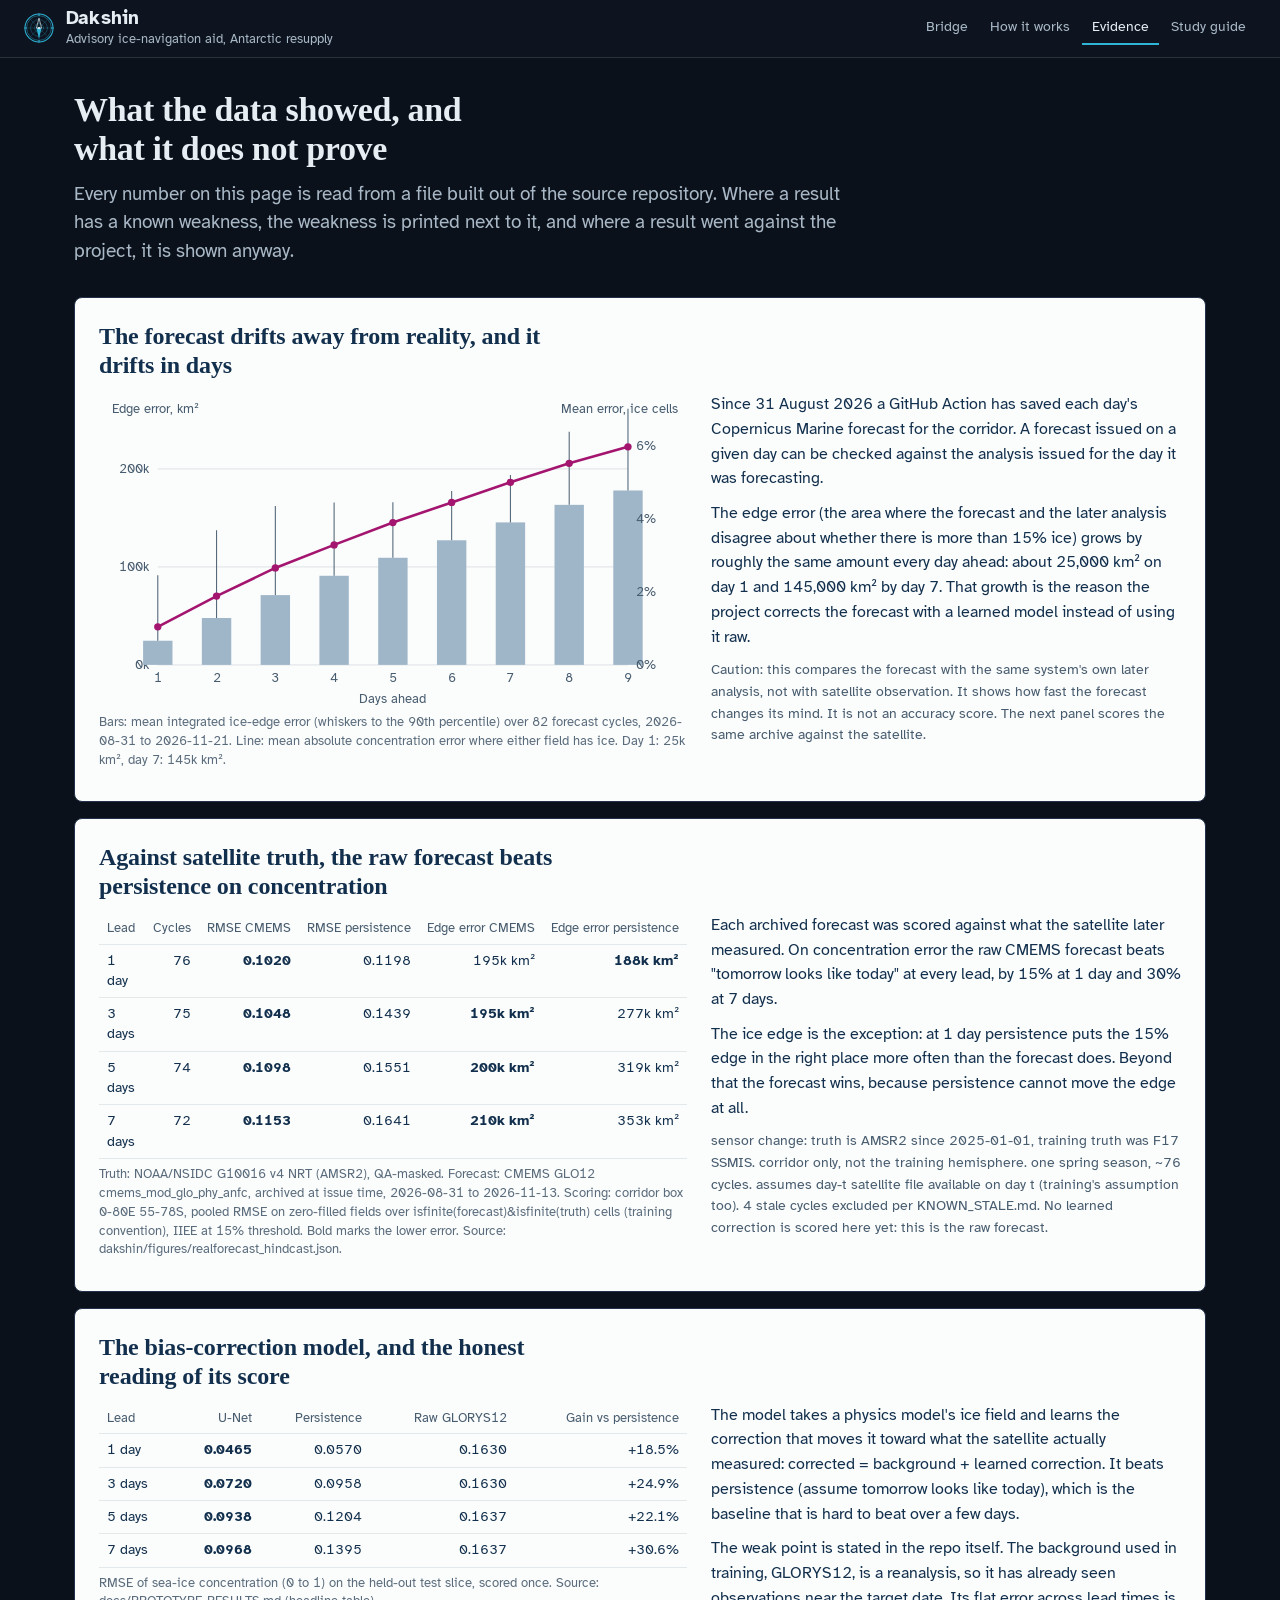
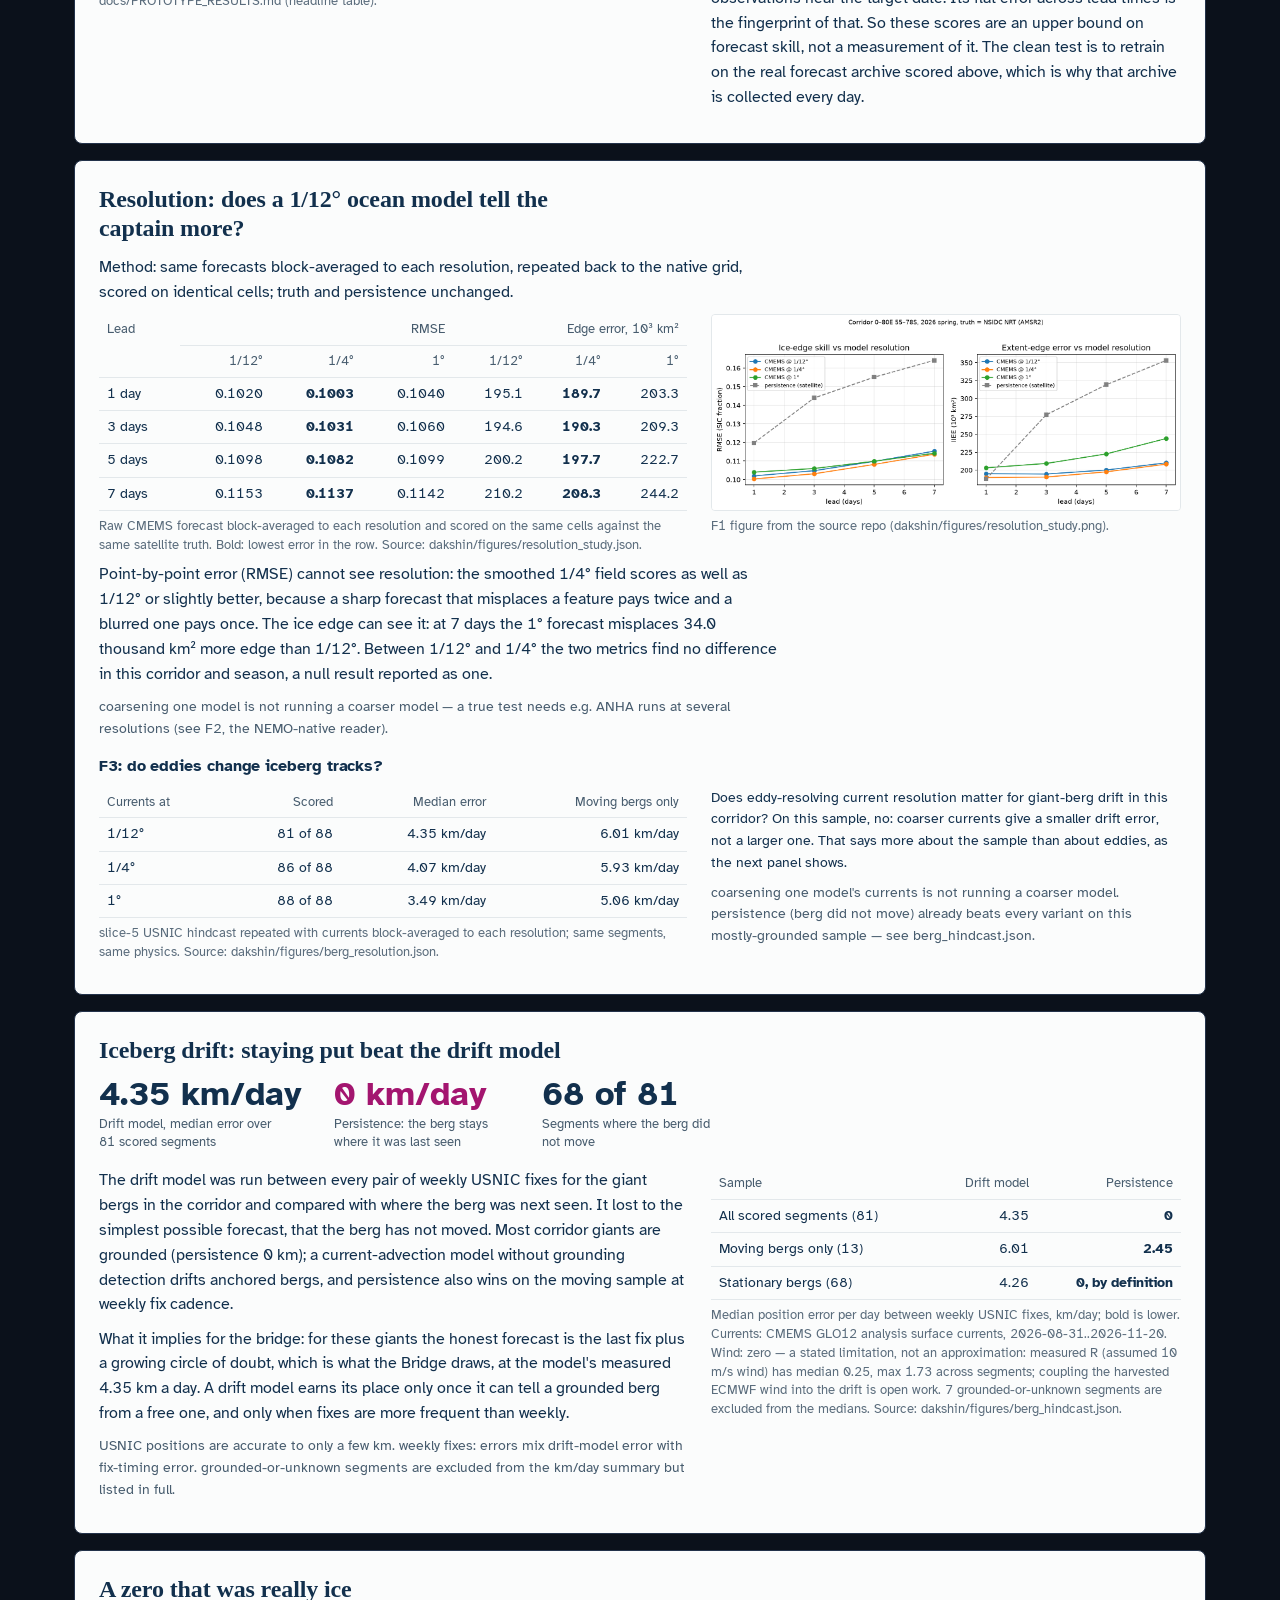
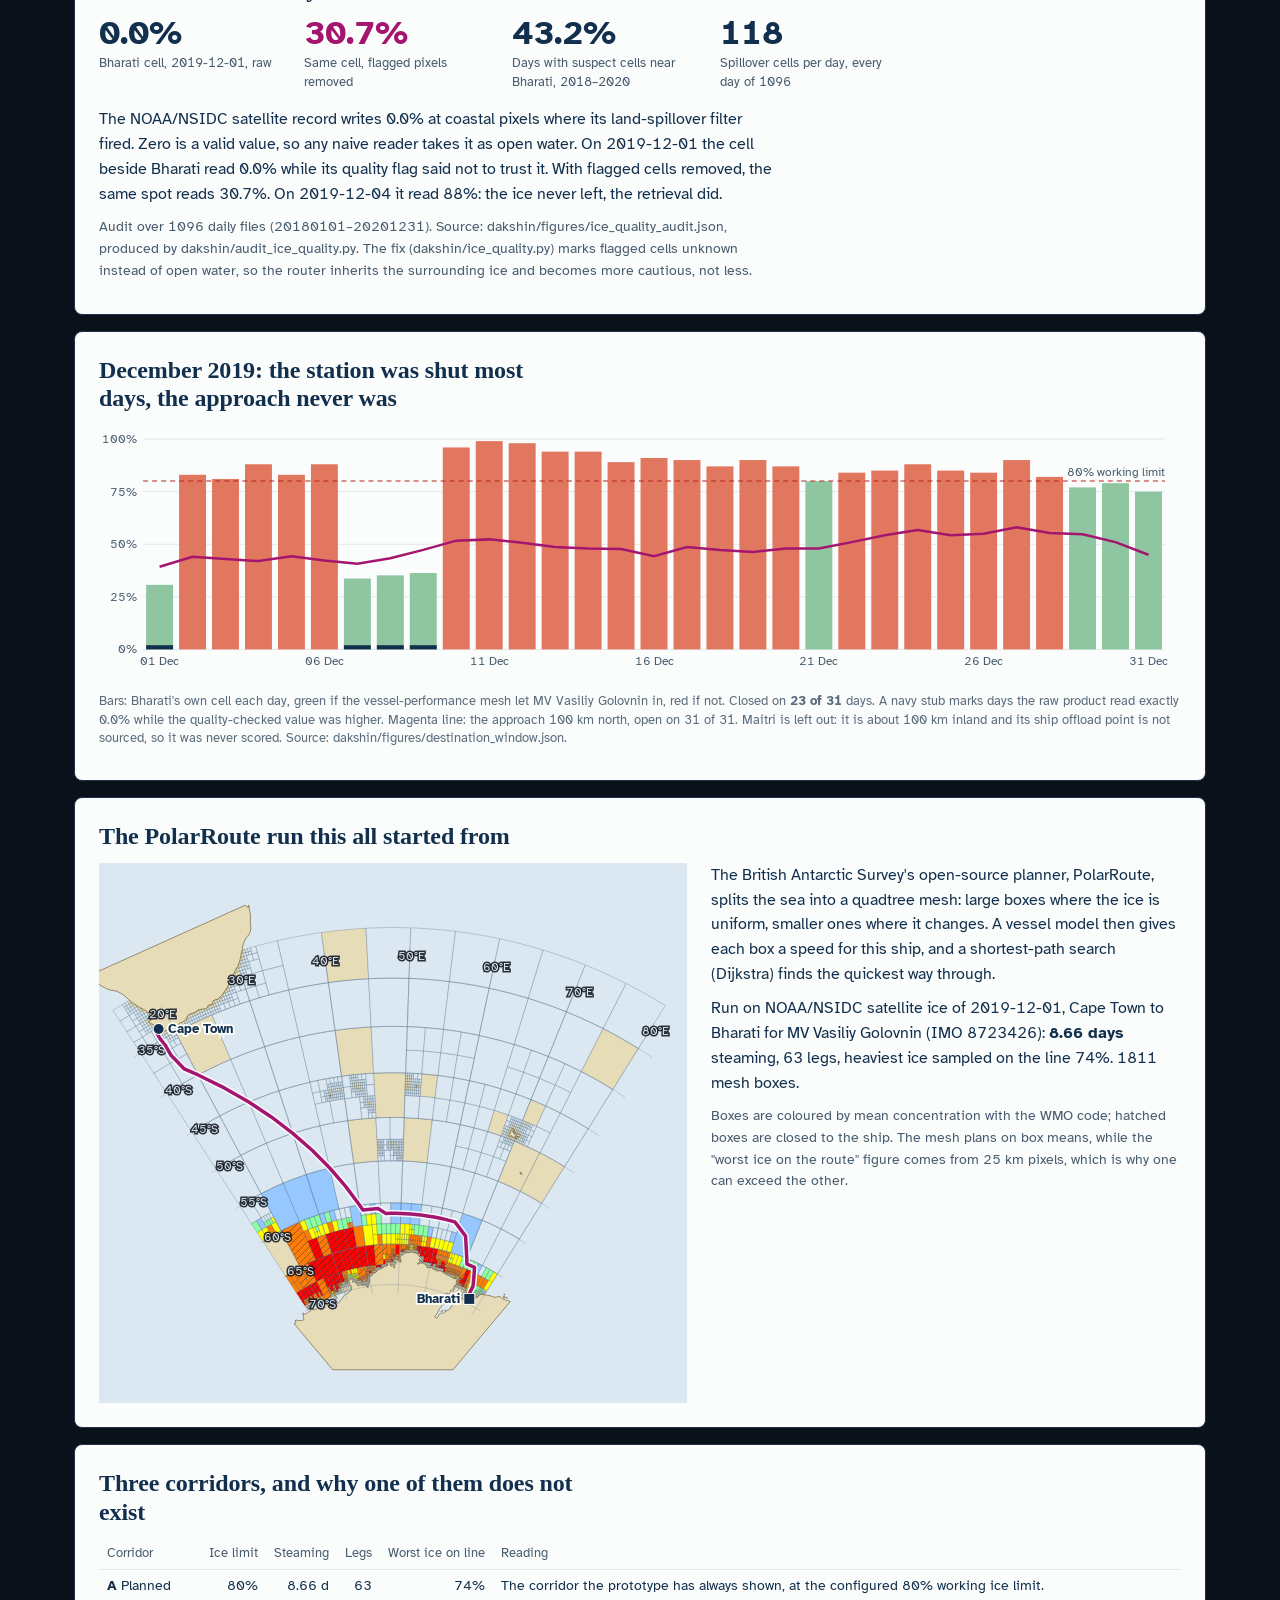
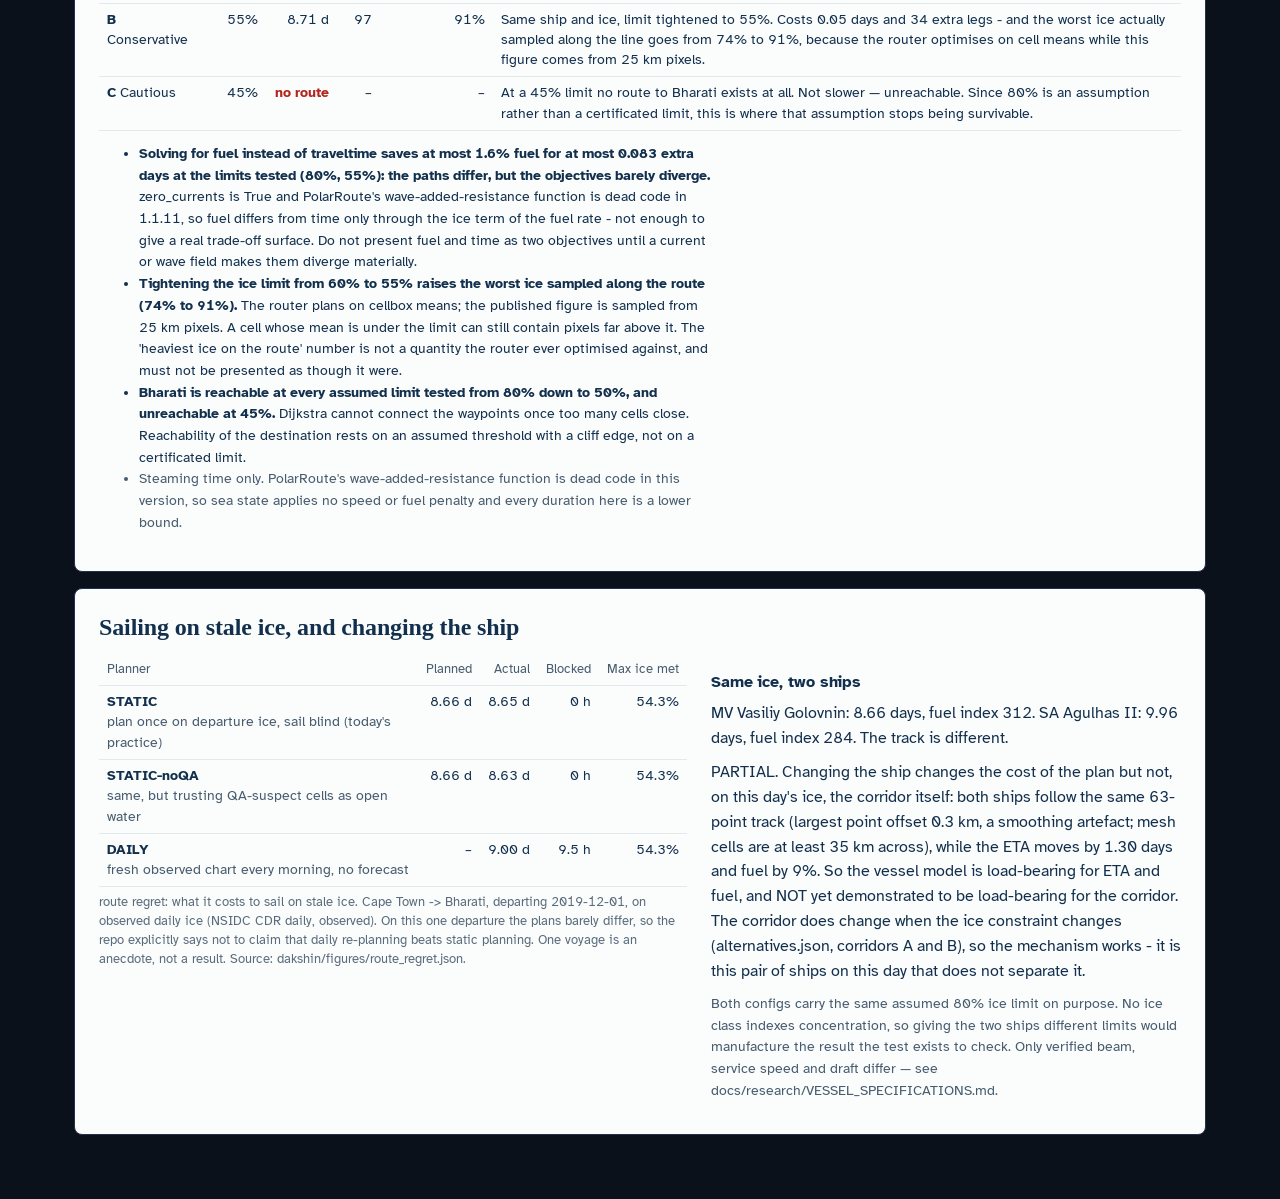
==== commit 2d920942: "UX: Dakshin roundel mark, favicon and first-visit intro - assets/img/mark.svg: a crest-style roundel" ====
--- a/evidence.html
+++ b/evidence.html
@@ -5,12 +5,12 @@
 <meta name="viewport" content="width=device-width, initial-scale=1">
 <title>Evidence · Dakshin</title>
 <link rel="stylesheet" href="assets/css/app.css">
-<link rel="icon" href="data:image/svg+xml,%3Csvg xmlns='http://www.w3.org/2000/svg' viewBox='0 0 16 16'%3E%3Crect width='16' height='16' rx='3' fill='%2312304d'/%3E%3Cpath d='M8 14 L4 3 L8 5.5 L12 3 Z' fill='%23fff'/%3E%3C/svg%3E">
+<link rel="icon" type="image/svg+xml" href="assets/img/mark.svg">
 </head>
 <body>
 <header class="top">
   <a class="brand" href="index.html">
-    <svg width="26" height="26" viewBox="0 0 26 26" aria-hidden="true"><circle cx="13" cy="13" r="12" fill="none" stroke="#2fb3d6" stroke-width="1.4"/><path d="M13 22.5 L8.2 7.5 L13 10.6 L17.8 7.5 Z" fill="#e6edf3"/></svg>
+    <svg class="mark " width="30" height="30" viewBox="0 0 64 64" aria-hidden="true"><g fill="none" stroke="#2fb3d6" stroke-linecap="round"><circle class="draw" pathLength="1" cx="32" cy="32" r="30" stroke-width="2.2"/><circle class="draw" pathLength="1" cx="32" cy="32" r="26.5" stroke-width="0.9"/><circle class="draw d2" pathLength="1" cx="32" cy="32" r="18" stroke-width="0.8" opacity="0.7"/><circle class="draw d2" pathLength="1" cx="32" cy="32" r="9.5" stroke-width="0.8" opacity="0.7"/><path class="draw d3" pathLength="1" d="M32 6.5V57.5M6.5 32H57.5M14 14L50 50M50 14L14 50" stroke-width="0.7" opacity="0.55"/><path d="M32 1.5v4M32 58.5v4M1.5 32h4M58.5 32h4" stroke-width="2"/></g><path class="needle" d="M32 55 L26.5 32 L37.5 32 Z" fill="#2fb3d6"/><path class="needle" d="M32 11 L26.5 32 L37.5 32 Z" fill="none" stroke="#e6edf3" stroke-width="1.4" stroke-linejoin="round"/><circle class="needle" cx="32" cy="32" r="2.4" fill="#e6edf3"/></svg>
     <span><span class="brand-name">Dakshin</span><span class="brand-sub">Advisory ice-navigation aid, Antarctic resupply</span></span>
   </a>
   <nav class="tabs" aria-label="Pages">
--- a/assets/css/app.css
+++ b/assets/css/app.css
@@ -24,7 +24,7 @@
   /* ink on dark (contrast on the panel over a light chart: 13:1, 8:1, 4.7:1) */
   --ink: #e6edf3;
   --ink-2: #a9b8c6;
-  --ink-3: #7d8d9c;
+  --ink-3: #7d8d9c;          /* provenance only: sources, captions, credits */
   --rule: var(--line);
   --rule-soft: var(--line-soft);
   --sheet: var(--panel-solid);
@@ -52,6 +52,7 @@
   /* type */
   --font-ui: "Atkinson Hyperlegible", system-ui, -apple-system, "Segoe UI", sans-serif;
   --font-book: "Iowan Old Style", "Charter", "Bitstream Charter", "Sitka Text", Cambria, Georgia, serif;
+  --t-2xs: 0.75rem;    /* 12px: map labels, legend ticks, tags */
   --t-xs: 0.8125rem;   /* 13px */
   --t-sm: 0.875rem;    /* 14px */
   --t-md: 1rem;        /* 16px */
@@ -68,7 +69,7 @@
   --shadow: 0 2px 6px rgba(0, 0, 0, 0.35), 0 10px 28px rgba(0, 0, 0, 0.28);
 
   font-family: var(--font-ui);
-  font-size: 15px;
+  font-size: 16px;     /* root: the rem tokens above are computed against this */
   line-height: 1.45;
   color: var(--ink);
   background: var(--bg);
@@ -78,7 +79,7 @@
 
 /* Light "chart paper" scope for document cards. */
 .light, .block, .flow button {
-  --ink: #12304d; --ink-2: #475c6e; --ink-3: #6b7d8c;
+  --ink: #12304d; --ink-2: #475c6e; --ink-3: #5a6c7c;   /* ink-3 5.3:1 on the card */
   --rule: #cdd6dc; --rule-soft: #e3e8eb;
   --sheet: #fbfcfc; --sheet-2: #f3f6f7; --raise: #ffffff; --hover: #eef3f6;
   --accent-ink: #0a6f8c; --accent-bg: #e3f3f8; --focus: #0a6f8c;
@@ -132,7 +133,7 @@
 }
 .iconbtn {
   border: 1px solid var(--rule); background: var(--raise); border-radius: var(--r-sm); width: 32px; height: 32px; cursor: pointer; flex: none;
-  font-size: 11px; color: var(--ink);
+  font-size: var(--t-2xs); color: var(--ink);
 }
 .iconbtn:hover:not(:disabled) { border-color: var(--accent); color: var(--accent-ink); }
 .iconbtn:disabled { opacity: 0.4; cursor: default; }
@@ -150,7 +151,15 @@
 /* =====================================================================
    Bridge viewer: the chart fills the window, everything floats over it
    ===================================================================== */
-body.viewer { height: 100vh; overflow: hidden; background: #111a27; }
+body.viewer {
+  height: 100vh; overflow: hidden; background: #111a27;
+  /* Floating layout, all derived from the panel widths. */
+  --gap: 12px; --lp-w: 340px; --rp-w: 392px; --rp-w-closed: 250px; --ctl-w: 318px;
+  --lp-edge: calc(2 * var(--gap) + var(--lp-w));        /* first free x right of the left panel */
+  --rp-edge: calc(2 * var(--gap) + var(--rp-w));        /* space the right panel takes from the right edge */
+  --ctl-right: var(--rp-edge);                          /* map control sits left of the right panel */
+}
+body.viewer.right-closed { --rp-edge: calc(2 * var(--gap) + var(--rp-w-closed)); --ctl-right: var(--gap); }
 .map { position: fixed; inset: 0; background: #111a27; }
 .map canvas { position: absolute; inset: 0; width: 100%; height: 100%; }
 .map canvas.overlay { cursor: crosshair; }
@@ -159,14 +168,14 @@
   position: fixed; z-index: 10; background: var(--panel); border: 1px solid var(--line); border-radius: var(--r-md);
   box-shadow: var(--shadow); -webkit-backdrop-filter: blur(6px); backdrop-filter: blur(6px);
 }
-.brandbar { left: 12px; top: 12px; width: 340px; padding: 10px 12px 0; }
+.brandbar { left: var(--gap); top: var(--gap); width: var(--lp-w); padding: 10px 12px 0; }
 .brandbar .tabs { margin: 8px -4px 0; border-top: 1px solid var(--line-soft); padding-top: 4px; }
 
 .panel { display: flex; flex-direction: column; min-height: 0; }
-.panel.left { left: 12px; top: 112px; width: 340px; max-height: calc(100vh - 112px - 44px); }
-.panel.right { right: 12px; top: 12px; width: 392px; max-height: calc(100vh - 24px); }
+.panel.left { left: var(--gap); top: 112px; width: var(--lp-w); max-height: calc(100vh - 112px - 44px); }
+.panel.right { right: var(--gap); top: var(--gap); width: var(--rp-w); max-height: calc(100vh - 2 * var(--gap)); }
 .panel-head { display: flex; align-items: center; justify-content: space-between; gap: var(--s-2); padding: 8px 8px 8px 14px; border-bottom: 1px solid var(--line-soft); flex: none; }
-.panel-head h2 { font-size: var(--t-sm); letter-spacing: 0.02em; }
+.panel-head h2 { font-size: var(--t-md); letter-spacing: 0.01em; }
 .panel-body { overflow-y: auto; min-height: 0; overscroll-behavior: contain; }
 .panel-body[hidden] { display: none; }
 .panel:has(.panel-body[hidden]) .panel-head { border-bottom: 0; }
@@ -191,8 +200,8 @@
 .row:hover { background: var(--hover); }
 .row:has(input:checked) { background: var(--accent-bg); border-left-color: var(--accent); }
 .row:has(input:checked) .txt { color: #bfeaf6; }
-.row:has(input:disabled) { cursor: not-allowed; }
-.row:has(input:disabled) .txt { color: var(--ink-3); }
+.row:has(input:disabled) { cursor: not-allowed; background: none; border-left-color: transparent; }
+.row:has(input:disabled) .txt { color: var(--ink-2); opacity: 0.8; }
 .row:has(input:focus-visible) { outline: 2px solid var(--focus); outline-offset: -2px; }
 .row input { margin: 0; }
 .row input[type="radio"] { accent-color: var(--accent); width: 16px; height: 16px; }
@@ -224,23 +233,14 @@
 .t-prot { background: #e7dcb8 url("data:image/svg+xml,%3Csvg xmlns='http://www.w3.org/2000/svg' viewBox='0 0 30 30'%3E%3Cpath d='M6 8h16l2 14H8Z' fill='rgba(46,125,79,0.35)' stroke='%232e7d4f' stroke-width='1.4'/%3E%3C/svg%3E") center/100% no-repeat; }
 
 /* legend, collapsed at the panel foot */
-.legendbox { border-top: 1px solid var(--line-soft); }
-.legendbox summary { cursor: pointer; padding: 10px 14px; font-size: var(--t-sm); font-weight: 700; list-style: none; display: flex; justify-content: space-between; align-items: center; }
-.legendbox summary::-webkit-details-marker { display: none; }
-.legendbox summary::after { content: ""; width: 7px; height: 7px; border-left: 2px solid var(--ink); border-bottom: 2px solid var(--ink); transform: rotate(-45deg); margin-top: -4px; }
-.legendbox[open] summary::after { transform: rotate(135deg); margin-top: 3px; }
-.legendbox summary:hover { background: var(--hover); }
-#legend { padding: 0 14px 12px; font-size: var(--t-xs); }
-#legend .ttl { font-weight: 700; font-size: var(--t-sm); }
-#legend .scale { display: flex; flex-wrap: wrap; margin: 6px 0 8px; border-radius: var(--r-sm); overflow: hidden; }
-#legend .scale span { flex: 1 1 25%; padding: 3px 5px; color: #111; white-space: nowrap; min-width: 0; }
-#legend .scale span.dark { color: #fff; }
-#legend .scale span.limit { box-shadow: inset 3px 0 0 #111; }
-#legend .keys { display: grid; gap: 4px; color: var(--ink-2); }
 .swatch-line { display: inline-block; width: 22px; height: 0; border-top: 3px solid var(--route-chart); vertical-align: middle; margin-right: 6px; box-shadow: 0 0 0 1px rgba(255, 255, 255, 0.9); }
 .swatch-line.dash { border-top: 3px dashed #dbe5ee; box-shadow: none; }
 .swatch-line.ref { border-top: 2px dotted #dbe5ee; box-shadow: none; }
 .swatch-line.iso { border-top: 1.5px solid #9fb3c6; box-shadow: none; }
+.swatch-line.track { border-top: 1.5px solid #0b4f6c; box-shadow: 0 0 0 1px rgba(255, 255, 255, 0.85); }
+.swatch-vec { display: inline-block; width: 22px; height: 10px; vertical-align: middle; margin-right: 6px;
+  background: url("data:image/svg+xml,%3Csvg xmlns='http://www.w3.org/2000/svg' viewBox='0 0 22 10'%3E%3Cpath d='M1 5h14' stroke='%23fff' stroke-width='4'/%3E%3Cpath d='M1 5h14' stroke='%230b4f6c' stroke-width='2'/%3E%3Cpath d='M21 5 13 1v8z' fill='%230b4f6c' stroke='%23fff'/%3E%3C/svg%3E") center/contain no-repeat; }
+.swatch-held { display: inline-block; width: 11px; height: 11px; vertical-align: middle; margin-right: 6px; background: #fff; border: 1.6px solid #0b4f6c; }
 .swatch-hatch { display: inline-block; width: 14px; height: 10px; vertical-align: middle; margin-right: 6px; border: 1px solid #c8b08c; background: repeating-linear-gradient(135deg, #c8b08c 0 1.5px, transparent 1.5px 4px); }
 .swatch-ring { display: inline-block; width: 12px; height: 12px; border-radius: 50%; vertical-align: middle; margin-right: 6px; border: 1.5px dashed #dbe5ee; }
 .swatch-arrow { display: inline-block; width: 18px; height: 0; border-top: 1.5px solid #dbe5ee; vertical-align: middle; margin-right: 6px; }
@@ -248,7 +248,7 @@
 
 /* finding ribbon: first thing seen, floating between the panels */
 .ribbon {
-  left: 364px; right: 416px; top: 12px; padding: 8px 14px; background: var(--ribbon); border-color: rgba(255, 160, 150, 0.35); color: #fff;
+  left: var(--lp-edge); right: var(--rp-edge); top: var(--gap); padding: 8px 14px; background: var(--ribbon); border-color: rgba(255, 160, 150, 0.35); color: #fff;
   display: grid; grid-template-columns: auto minmax(0, 1fr); gap: 2px 14px; align-items: start;
 }
 .ribbon[hidden] { display: none; }
@@ -267,26 +267,29 @@
 .ribbon :focus-visible { outline-color: #fff; }
 .ribbon.neutral { background: var(--panel); color: var(--ink); }
 @media (min-width: 981px) {
-  body.right-closed .panel.right { width: 250px; }
-  body.right-closed .ribbon { right: 274px; }
-  body.left-closed .panel.left { width: 340px; }
+  body.right-closed .panel.right { width: var(--rp-w-closed); }
 }
 
 /* bottom-right map control: cursor readout and the scale note */
-.mapctl { right: 416px; bottom: 12px; width: 270px; padding: 8px 10px; font-size: var(--t-xs); }
-body.right-closed .mapctl { right: 12px; }
+.mapctl { right: var(--ctl-right); bottom: var(--gap); width: var(--ctl-w); padding: 8px 10px; font-size: var(--t-xs); display: flex; gap: 10px; align-items: flex-start; }
+.mapinfo { min-width: 0; flex: 1; }
+.zoomctl { display: flex; flex-direction: column; gap: 4px; align-items: center; flex: none; }
+.zoomctl .iconbtn { font-size: var(--t-md); line-height: 1; width: 34px; height: 34px; }
+.zoomctl output { font-size: var(--t-2xs); color: var(--ink-2); }
+.map canvas.overlay { touch-action: none; }
+.map canvas.overlay.grabbing { cursor: grabbing; }
+.txt .adv { color: #c9b98a; }
+.row:has(input:checked) .txt .adv { color: #e3d6a8; }
 .mapctl .readout { color: var(--ink); line-height: 1.45; }
 .mapctl .readout .pos { font-size: var(--t-sm); color: var(--accent-ink); }
-.mapctl .scalenote { color: var(--ink-2); border-top: 1px solid var(--line-soft); margin-top: 6px; padding-top: 6px; }
+.mapctl .scalenote { color: var(--ink-3); border-top: 1px solid var(--line-soft); margin-top: 6px; padding-top: 6px; }
 
 /* bottom-left attribution, Leaflet-style */
-.attribution { left: 364px; bottom: 12px; right: 698px; padding: 4px 8px; font-size: 11.5px; line-height: 1.4; color: var(--ink-2); border-radius: var(--r-sm); }
-body.right-closed .attribution { right: 294px; }
-body.left-closed .attribution { left: 12px; }
+.attribution { left: var(--lp-edge); bottom: var(--gap); right: calc(var(--ctl-right) + var(--ctl-w) + var(--gap)); padding: 4px 8px; font-size: var(--t-2xs); line-height: 1.4; color: var(--ink-2); border-radius: var(--r-sm); }
 
 /* ---------- decision panel ---------- */
 .rail section { padding: var(--s-3) var(--s-4); border-bottom: 1px solid var(--line-soft); }
-.rail section > h3 { margin-bottom: var(--s-2); display: flex; justify-content: space-between; align-items: baseline; gap: var(--s-2); flex-wrap: wrap; font-size: var(--t-md); }
+.rail section > h3 { margin-bottom: var(--s-2); display: flex; justify-content: space-between; align-items: baseline; gap: var(--s-2); flex-wrap: wrap; font-size: var(--t-sm); }
 .rail section > h3 small { font-weight: 400; font-size: var(--t-xs); color: var(--ink-2); }
 .field { display: grid; grid-template-columns: 104px minmax(0, 1fr); gap: 6px 10px; align-items: center; margin-bottom: var(--s-2); font-size: var(--t-sm); }
 .field > span, .field > label { color: var(--ink-2); }
@@ -334,7 +337,7 @@
 .bergs li.near, .bergs li.near span:last-child { color: var(--fail); font-weight: 700; }
 .bergs li.note { display: block; color: var(--ink-2); font-size: var(--t-xs); }
 svg.spark { width: 100%; height: 120px; display: block; }
-.credits p { font-size: var(--t-xs); color: var(--ink-2); }
+.credits p { font-size: var(--t-xs); color: var(--ink-3); }
 
 /* =====================================================================
    Document pages: dark chrome, light cards
@@ -351,7 +354,7 @@
 .figure { background: var(--sea); border-radius: var(--r-sm); position: relative; }
 .figure canvas { width: 100%; display: block; }
 .figimg { background: #fff; border: 1px solid var(--rule-soft); border-radius: var(--r-sm); display: block; width: 100%; }
-.figcap { font-size: var(--t-xs); color: var(--ink-2); margin-top: 6px; line-height: 1.45; }
+.figcap { font-size: var(--t-xs); color: var(--ink-3); margin-top: 6px; line-height: 1.45; }
 .tablewrap { overflow-x: auto; max-width: 100%; }
 table.data { border-collapse: collapse; width: 100%; font-size: var(--t-sm); }
 table.data th, table.data td { padding: 6px 8px; border-bottom: 1px solid var(--rule-soft); text-align: left; vertical-align: top; }
@@ -362,7 +365,7 @@
 .pair { display: flex; gap: var(--s-4) var(--s-6); flex-wrap: wrap; margin: var(--s-3) 0 var(--s-4); }
 .pair div span { display: block; font-size: var(--t-xs); color: var(--ink-2); margin-top: 4px; max-width: 22ch; }
 svg.chart { width: 100%; height: auto; display: block; }
-svg.chart text { font-family: var(--font-ui); font-size: 12px; fill: var(--ink-2); }
+svg.chart text { font-family: var(--font-ui); font-size: var(--t-2xs); fill: var(--ink-2); }
 .block a { color: var(--accent-ink); }
 .block a:hover { color: var(--ink); }
 .page code { font-size: 0.86em; background: #e7ecef; color: #12304d; padding: 1px 4px; border-radius: 3px; overflow-wrap: anywhere; }
@@ -379,7 +382,7 @@
 .flow button > span:not(.tag):not(.n) { font-size: var(--t-xs); color: var(--ink-2); display: block; }
 .flow button[aria-pressed="true"] { border-left-color: var(--accent); background: var(--accent-bg); box-shadow: 0 0 0 1px var(--accent); }
 .flow button .tag { position: absolute; right: 10px; top: 10px; }
-.tag { font-size: 0.72rem; border-radius: 9px; padding: 1px 7px; white-space: nowrap; }
+.tag { font-size: var(--t-2xs); border-radius: 9px; padding: 1px 7px; white-space: nowrap; }
 .tag.live { background: #dcefe3; color: #1e5a37; } .tag.pre { background: #e7ecf0; color: #3c4f60; } .tag.off { background: #f6e4e2; color: #8a2a22; }
 .detail { margin-top: var(--s-4); }
 .detail > h2 { font-family: var(--font-book); }
@@ -399,7 +402,9 @@
   .brandbar { width: auto; border-radius: 0; border-width: 0 0 1px; padding: 10px 16px 0; background: var(--panel-solid); }
   .ribbon { border-radius: 0; border-width: 0; padding: 10px 16px; grid-template-columns: minmax(0, 1fr); }
   .map { position: relative; height: min(70vh, 85vw); min-height: 300px; }
-  .mapctl { display: none; }
+  .mapctl { order: 3; width: auto; border-radius: 0; border-width: 0 0 1px; padding: 6px 16px; background: var(--panel-solid); }
+  .mapctl .mapinfo .readout { display: none; }
+  .zoomctl { flex-direction: row; }
   .attribution { border-radius: 0; border-width: 1px 0 0; white-space: normal; padding: 6px 16px; }
   /* chart controls: a sheet pinned to the bottom edge */
   .panel.left { position: fixed; left: 0; right: 0; bottom: 0; top: auto; width: auto; max-height: 72vh; border-radius: 14px 14px 0 0; z-index: 20; box-shadow: 0 -6px 24px rgba(0, 0, 0, 0.45); background: var(--panel-solid); }
@@ -416,7 +421,7 @@
 @media (max-width: 640px) {
   .top { padding-left: var(--s-4); padding-right: var(--s-4); }
   .top .tabs { margin-left: -6px; width: calc(100% + 6px); }
-  .brand-sub { font-size: 12px; }
+  .brand-sub { font-size: var(--t-2xs); }
   .rail section { padding-left: var(--s-4); padding-right: var(--s-4); }
   .field { grid-template-columns: minmax(0, 1fr); gap: 4px; }
   .page { padding: var(--s-5) var(--s-4) var(--s-6); }
@@ -429,3 +434,140 @@
   .bignum { font-size: var(--t-xl); }
 }
 @media (prefers-reduced-motion: reduce) { * { transition: none !important; animation: none !important; } }
+
+/* zoom transforms are built top-left; the browser default (centre) shears the raster off the vectors */
+#base { transform-origin: 0 0; }
+
+/* =====================================================================
+   Research chart: one transformed canvas stack, legend cards, coordinate bar
+   ===================================================================== */
+.map { touch-action: none; cursor: crosshair; }
+.map.grabbing { cursor: grabbing; }
+.stack { position: absolute; inset: 0; transform-origin: 0 0; will-change: transform; }
+.stack canvas { position: absolute; inset: 0; width: 100%; height: 100%; }
+
+.stepper.day { grid-template-columns: 52px auto minmax(0, 1fr) auto auto; }
+.iconbtn.play { width: 38px; letter-spacing: -2px; }
+.iconbtn.play[aria-pressed="true"] { background: var(--accent); color: var(--on-accent); border-color: var(--accent); }
+.resnote { margin: 0 14px 6px 72px; font-size: var(--t-xs); color: var(--accent-ink); }
+.subctl { margin: 0 14px 6px 84px; display: flex; }
+.subctl[hidden] { display: none; }
+.subctl button { flex: 1; font-size: var(--t-2xs); padding: 3px 6px; min-height: 26px; }
+.verifnote { margin: 4px 14px 8px; padding: 8px 10px; border-left: 3px solid var(--marginal); background: rgba(240, 168, 58, 0.1); border-radius: 0 var(--r-sm) var(--r-sm) 0; font-size: var(--t-xs); }
+.verifnote[hidden] { display: none; }
+.verifnote p { margin: 0 0 6px; color: var(--ink); }
+
+.t-cur { background: linear-gradient(135deg, #fffdcd, #8cbe5a 45%, #1e643c 80%, #173223); }
+.t-stream { background: #dbe8f2 url("data:image/svg+xml,%3Csvg xmlns='http://www.w3.org/2000/svg' viewBox='0 0 30 30'%3E%3Cg fill='none' stroke-linecap='round'%3E%3Cpath d='M3 22 C10 18 16 21 26 14' stroke='%23488f46' stroke-width='2'/%3E%3Cpath d='M4 12 C11 8 18 11 27 5' stroke='%231e643c' stroke-width='2'/%3E%3C/g%3E%3C/svg%3E") center/100% no-repeat; }
+.t-sst { background: linear-gradient(135deg, #042333, #553b9d 35%, #de7064 65%, #fbc93f 85%, #e8fa5b); }
+.t-wavedir { background: #5484c4 url("data:image/svg+xml,%3Csvg xmlns='http://www.w3.org/2000/svg' viewBox='0 0 30 30'%3E%3Cg stroke='%23fff' stroke-width='1.8' fill='none' stroke-linecap='round'%3E%3Cpath d='M6 22 20 8m-6 0h6v6'/%3E%3C/g%3E%3C/svg%3E") center/100% no-repeat; }
+.t-edges { background: #ff7d07 url("data:image/svg+xml,%3Csvg xmlns='http://www.w3.org/2000/svg' viewBox='0 0 30 30'%3E%3Cpath d='M0 13 C10 9 18 17 30 11' stroke='%23ff9a1f' stroke-width='3' fill='none'/%3E%3Cpath d='M0 19 C10 15 18 23 30 17' stroke='%2318b4dc' stroke-width='2.4' stroke-dasharray='4 3' fill='none'/%3E%3Cpath d='M0 13 C10 9 18 17 30 11' stroke='%230b1a2a' stroke-width='.6' fill='none'/%3E%3C/svg%3E") center/100% no-repeat; background-color: #dbe8f2; }
+.t-innov { background: linear-gradient(135deg, #2b4da6, #c6dbe8 40%, #f1eceb 50%, #c96046 70%, #941a22); }
+
+/* legend cards: compact, floating bottom-left over the chart */
+.legendcards { position: fixed; z-index: 10; left: var(--lp-edge); bottom: 44px; gap: 6px; width: 272px; max-height: calc(100vh - 230px); overflow-y: auto; }
+.legendcards .card { background: rgba(250, 252, 253, 0.96); color: #12304d; border-radius: var(--r-md); padding: 8px 10px; box-shadow: var(--shadow); font-size: var(--t-2xs); }
+.legendcards .card .ttl { font-weight: 700; font-size: var(--t-xs); margin-bottom: 5px; }
+.legendcards .card .muted { color: #475c6e; font-weight: 400; }
+.legendcards .ramp { height: 12px; border-radius: 2px; border: 1px solid rgba(18, 48, 77, 0.25); }
+.legendcards .ticks { position: relative; height: 15px; font-size: var(--t-2xs); color: #475c6e; margin-top: 1px; }
+.legendcards .ticks span { position: absolute; transform: translateX(-50%); white-space: nowrap; }
+.legendcards .ticks span:first-child { transform: none; }
+.legendcards .ticks span:last-child { transform: translateX(-100%); }
+.legendcards .mark { position: relative; height: 0; }
+.legendcards .mark::before { content: ""; position: absolute; left: 0; top: -30px; height: 16px; border-left: 2px solid #12304d; }
+.legendcards .scale { display: flex; flex-wrap: wrap; border-radius: 2px; overflow: hidden; }
+.legendcards .scale span { flex: 1 1 25%; padding: 2px 4px; color: #111; white-space: nowrap; font-size: var(--t-2xs); }
+.legendcards .scale span.dark { color: #fff; }
+.legendcards .scale span.limit { box-shadow: inset 3px 0 0 #111; }
+.legendcards .keys { display: grid; gap: 3px; color: #2c4256; }
+.legendcards p { margin: 5px 0 0; }
+.legendcards .days { display: flex; gap: 6px; flex-wrap: wrap; align-items: center; font-size: var(--t-2xs); color: #2c4256; }
+.legendcards .dd { display: inline-flex; align-items: center; gap: 2px; }
+.legendcards .dd i { width: 9px; height: 9px; border-radius: 50%; border: 1.3px solid #0b1a2a; display: inline-block; }
+.legendcards .dd i.d0 { border-radius: 0; transform: rotate(45deg); background: #fff; width: 8px; height: 8px; }
+.legendcards .swatch-line.dash, .legendcards .swatch-line.ref { border-top-color: #12304d; }
+.legendcards .swatch-line.iso { border-top-color: #183454; }
+.legendcards .swatch-arrow, .legendcards .swatch-ring { border-color: #12304d; }
+.legendcards .swatch-arrow { border-top-color: #0b2a45; }
+.legendcards .swatch-arrow.wave { border-top-color: #2b4da6; }
+.legendcards .swatch-held { width: 9px; height: 9px; }
+.swatch-line.edge-sat { border-top: 3px solid #ff9a1f; box-shadow: 0 0 0 1px #0b1a2a; }
+.swatch-line.edge-mod { border-top: 2.5px dashed #18b4dc; box-shadow: none; }
+.swatch-stream { display: inline-block; width: 22px; height: 3px; vertical-align: middle; margin-right: 6px; background: linear-gradient(90deg, rgba(30,100,60,0.1), #1e643c); border-radius: 2px; }
+.swatch-barb { display: inline-block; width: 20px; height: 10px; vertical-align: middle; margin-right: 6px;
+  background: url("data:image/svg+xml,%3Csvg xmlns='http://www.w3.org/2000/svg' viewBox='0 0 20 10'%3E%3Cg stroke='%2310151f' stroke-width='1.3' fill='none' stroke-linecap='round'%3E%3Cpath d='M1 2h18M19 2l-3 7M15 2l-3 7M11 2l-1.5 3.5'/%3E%3C/g%3E%3C/svg%3E") center/contain no-repeat; }
+
+/* coordinate bar: its own small strip above the inspector */
+.coordbar { font-size: var(--t-xs); color: var(--ink); padding-bottom: 6px; margin-bottom: 6px; border-bottom: 1px solid var(--line-soft); font-variant-numeric: tabular-nums; white-space: nowrap; overflow: hidden; text-overflow: ellipsis; }
+.coordbar b { color: var(--accent-ink); }
+
+@media (max-width: 980px) {
+  .legendcards { position: static; order: 4; width: auto; max-height: none; flex-direction: column; padding: 8px 16px; background: var(--panel-solid); }
+}
+
+/* attribution: one Leaflet-style line; the full text is in the credits section */
+@media (min-width: 981px) {
+  .attribution { white-space: nowrap; overflow: hidden; text-overflow: ellipsis; padding: 3px 8px; font-size: var(--t-2xs); }
+}
+
+/* =====================================================================
+   Progressive disclosure: secondary sections behind chevron rows
+   ===================================================================== */
+details.disc > summary { list-style: none; cursor: pointer; display: flex; align-items: center; justify-content: space-between; gap: var(--s-2); }
+details.disc > summary::-webkit-details-marker { display: none; }
+details.disc > summary::after { content: ""; flex: none; width: 7px; height: 7px; border-right: 2px solid var(--ink-2); border-bottom: 2px solid var(--ink-2); transform: rotate(-45deg); margin-right: 4px; transition: transform 0.12s; }
+details.disc[open] > summary::after { transform: rotate(45deg); }
+details.disc > summary:hover { background: var(--hover); }
+details.disc > summary:focus-visible { outline: 2px solid var(--focus); outline-offset: -2px; }
+/* left panel overlay groups */
+.panel details.disc.rows { border-top: 1px solid var(--line-soft); padding: 0; margin: 0; }
+.panel details.disc.rows > summary { padding: 9px 14px; font-size: var(--t-sm); font-weight: 700; color: var(--ink); }
+.panel details.disc.rows[open] { padding-bottom: 6px; }
+/* decision panel sections */
+.rail details.disc { border-bottom: 1px solid var(--line-soft); }
+.rail details.disc > summary { padding: 11px var(--s-4); }
+.rail details.disc > summary h3 { margin: 0; font-size: var(--t-sm); display: flex; align-items: baseline; gap: var(--s-2); flex-wrap: wrap; }
+.rail details.disc > summary h3 small { font-weight: 400; font-size: var(--t-xs); color: var(--ink-2); }
+.rail details.disc > :not(summary) { margin-left: var(--s-4); margin-right: var(--s-4); }
+.rail details.disc[open] { padding-bottom: var(--s-3); }
+.rail section.summary { border-bottom: 1px solid var(--line); }
+.binding { border-left: 3px solid var(--rule); padding: 4px 0 2px 10px; }
+.binding .gline { display: flex; justify-content: space-between; align-items: center; gap: var(--s-2); font-size: var(--t-sm); }
+.binding .gname { font-weight: 700; }
+.binding .gname::first-letter { text-transform: uppercase; }
+.binding .reason { margin: 4px 0 0; font-size: var(--t-xs); color: var(--ink-2); }
+/* legend: one floating disclosure holding the cards */
+details.legendcards { display: block; }
+details.legendcards > summary { display: inline-flex; background: var(--panel); color: var(--ink); border: 1px solid var(--line); border-radius: var(--r-md); padding: 6px 12px; font-size: var(--t-sm); font-weight: 700; box-shadow: var(--shadow); gap: 10px; }
+details.legendcards > summary::after { border-color: var(--ink); }
+details.legendcards .cards { display: flex; flex-direction: column; gap: 6px; margin-top: 6px; }
+.brandbar .tabs a { font-size: var(--t-xs); padding: 5px 8px; }
+
+/* =====================================================================
+   Intro (Bridge, first visit only): the roundel draws in, the name fades
+   in, and the panels slide in once the data is ready. Under 2 s in total.
+   ===================================================================== */
+.intro { display: none; }
+html.intro-on .intro {
+  position: fixed; inset: 0; z-index: 100; background: var(--bg);
+  display: flex; flex-direction: column; align-items: center; justify-content: center; gap: var(--s-5);
+  transition: opacity 0.35s ease;
+}
+html.intro-on .intro-mark .draw { stroke-dasharray: 1; stroke-dashoffset: 1; animation: mark-draw 0.8s ease-out forwards; }
+html.intro-on .intro-mark .draw.d2 { animation-delay: 0.15s; }
+html.intro-on .intro-mark .draw.d3 { animation-delay: 0.3s; }
+html.intro-on .intro-mark .needle { opacity: 0; animation: fade-in 0.35s ease 0.75s forwards; }
+.intro-title { margin: 0; color: var(--ink); font-size: var(--t-sm); letter-spacing: 0.14em; font-weight: 700; opacity: 0; text-align: center; padding: 0 var(--s-4); }
+html.intro-on .intro-title { animation: fade-in 0.45s ease 0.55s forwards; }
+html.intro-on.intro-done .intro { opacity: 0; pointer-events: none; }
+html.intro-on .brandbar, html.intro-on .panel.left { transform: translateX(-24px); opacity: 0; }
+html.intro-on .panel.right { transform: translateX(24px); opacity: 0; }
+html.intro-on .ribbon, html.intro-on .mapctl, html.intro-on .attribution, html.intro-on .legendcards { opacity: 0; }
+html.intro-on.intro-done .brandbar, html.intro-on.intro-done .panel, html.intro-on.intro-done .ribbon,
+html.intro-on.intro-done .mapctl, html.intro-on.intro-done .attribution, html.intro-on.intro-done .legendcards {
+  transform: none; opacity: 1; transition: transform 0.4s ease, opacity 0.4s ease;
+}
+@keyframes mark-draw { to { stroke-dashoffset: 0; } }
+@keyframes fade-in { to { opacity: 1; } }
+@media (prefers-reduced-motion: reduce) { html.intro-on .intro { display: none; } }
